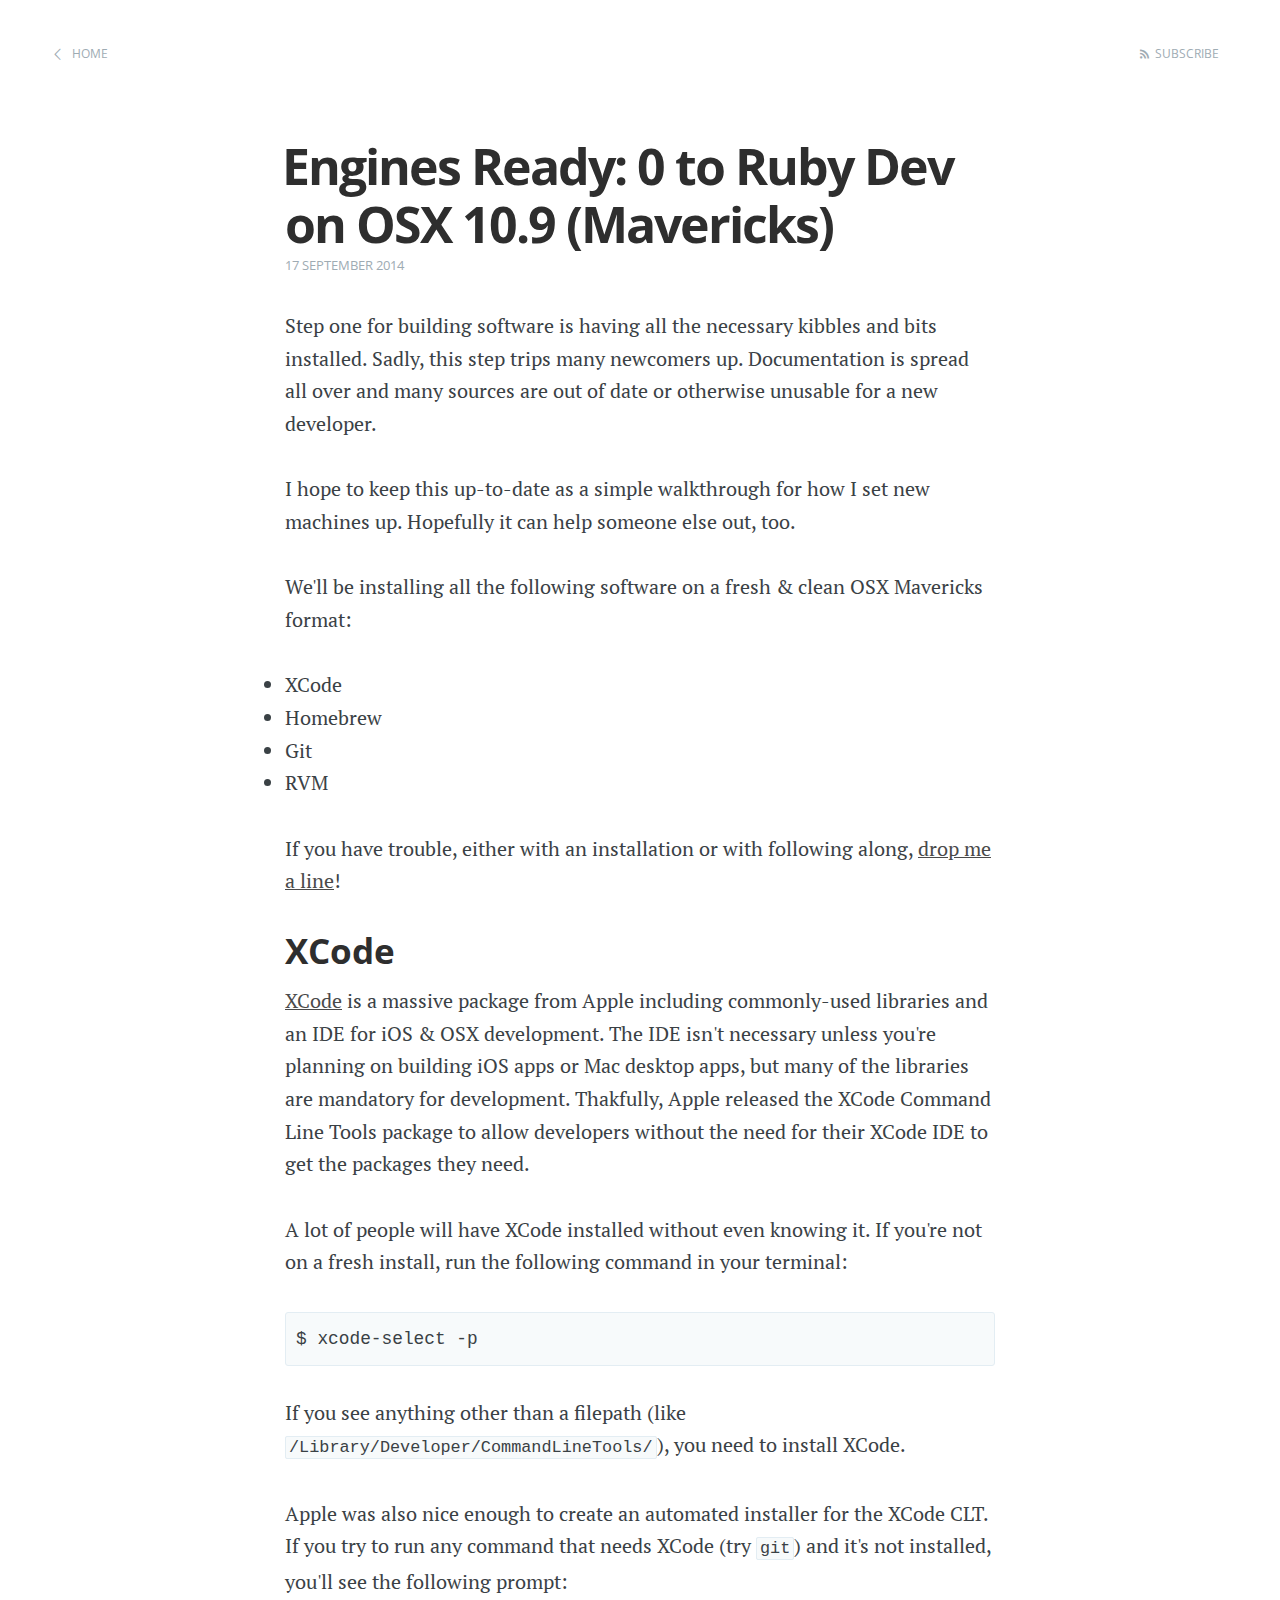
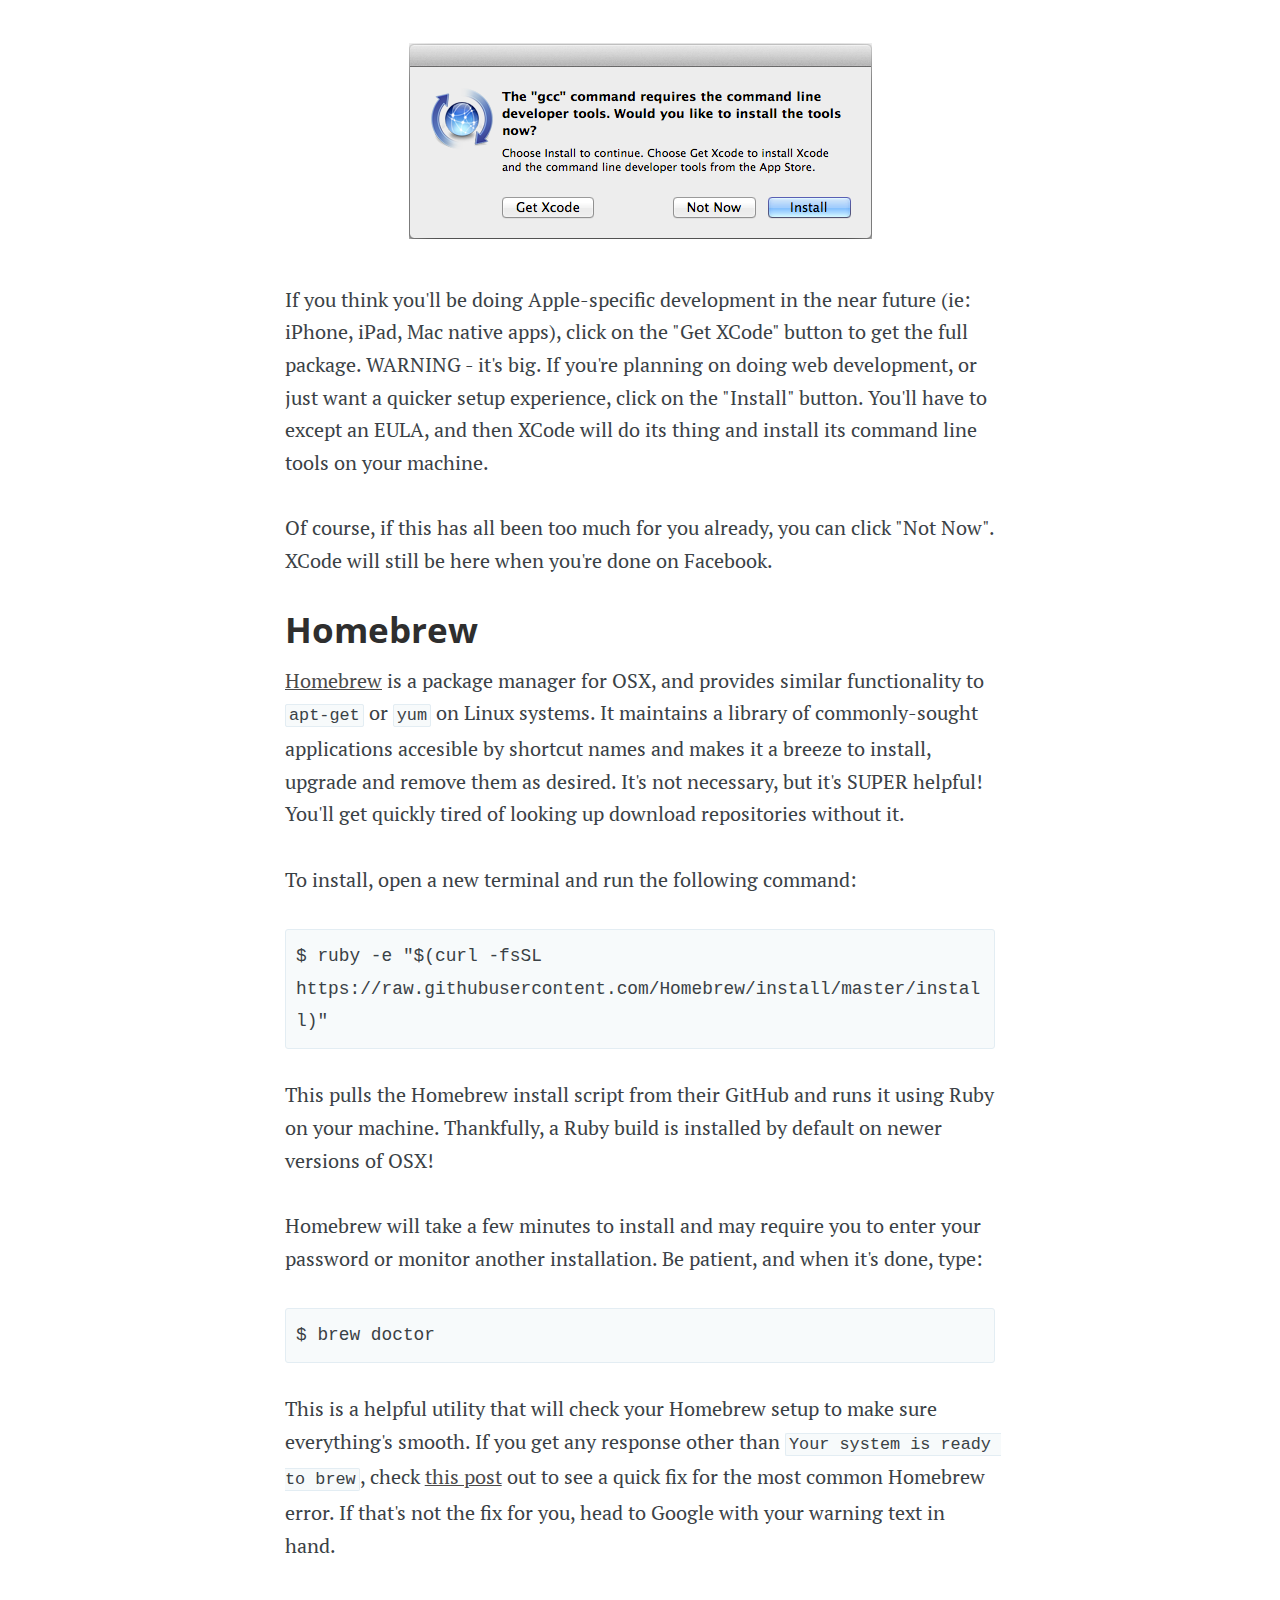
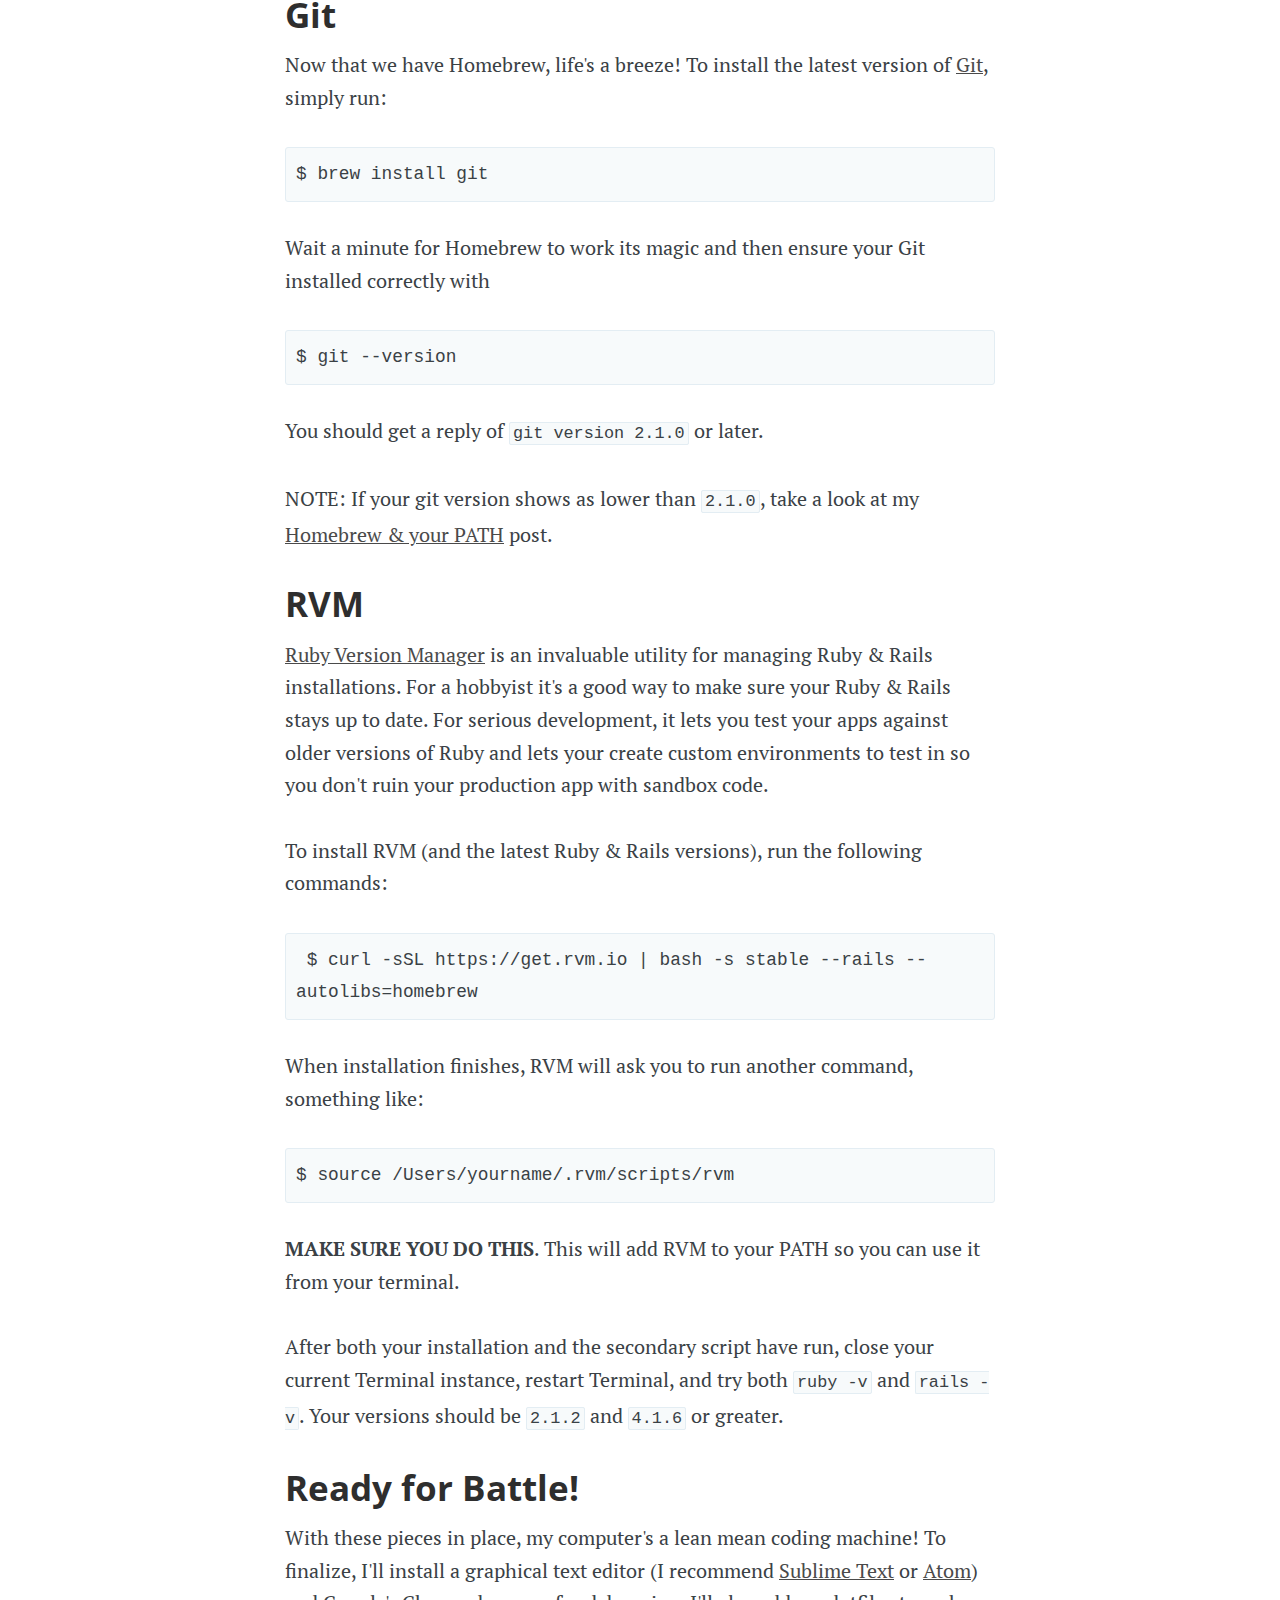
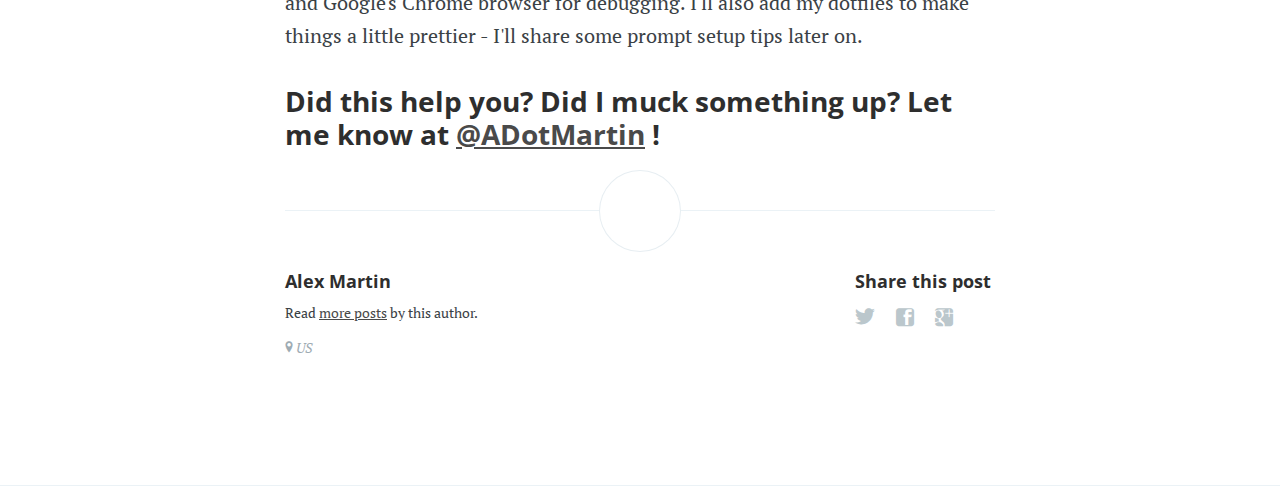
==== engines-ready-0-to-dev-on-osx-10-9-mavericks/index.html @ e3eb6cd8 "New build (again - post merge-fix)" ====
<!DOCTYPE html>
<html>
<head>
    <meta charset="utf-8" />
    <meta http-equiv="X-UA-Compatible" content="IE=edge" />

    <title>Engines Ready: 0 to Ruby Dev on OSX 10.9 (Mavericks)</title>
    <meta name="description" content="" />

    <meta name="HandheldFriendly" content="True" />
    <meta name="viewport" content="width=device-width, initial-scale=1.0" />

    <link rel="shortcut icon" href="../favicon.ico">

    <link rel="stylesheet" type="text/css" href="../assets/css/screen.css?v=e8efd7df87" />
    <link rel="stylesheet" type="text/css" href="http://fonts.googleapis.com/css?family=PT+Serif:400,700,400italic|Open+Sans:700,400" />

    <meta name="generator" content="Ghost 0.5" />
<link rel="alternate" type="application/rss+xml" title="Constant Growth" href="../rss/index.html">
<link rel="canonical" href="http://blog.atmartin.io/engines-ready-0-to-dev-on-osx-10-9-mavericks/" />
</head>
<body class="post-template">

    

<nav class="main-nav clearfix">
    <a class="back-button icon-arrow-left" href="http://blog.atmartin.io">Home</a>
    <a class="subscribe-button icon-feed" href="http://blog.atmartin.io/rss/">Subscribe</a>
</nav>

<main class="content" role="main">

    <article class="post">

        <header class="post-header">
            <h1 class="post-title">Engines Ready: 0 to Ruby Dev on OSX 10.9 (Mavericks)</h1>
            <section class="post-meta">
                <time class="post-date" datetime="2014-09-17">17 September 2014</time> 
            </section>
        </header>

        <section class="post-content">
            <p>Step one for building software is having all the necessary kibbles and bits installed. Sadly, this step trips many newcomers up. Documentation is spread all over and many sources are out of date or otherwise unusable for a new developer. </p>

<p>I hope to keep this up-to-date as a simple walkthrough for how I set new machines up. Hopefully it can help someone else out, too.</p>

<p>We'll be installing all the following software on a fresh &amp; clean OSX Mavericks format:</p>

<ul>
<li>XCode</li>
<li>Homebrew</li>
<li>Git</li>
<li>RVM</li>
</ul>

<p>If you have trouble, either with an installation or with following along, <a href="http://twitter.com/ADotMartin">drop me a line</a>!</p>

<h3 id="xcode">XCode</h3>

<p><a href="https://developer.apple.com/xcode/">XCode</a> is a massive package from Apple including commonly-used libraries and an IDE for iOS &amp; OSX development. The IDE isn't necessary unless you're planning on building iOS apps or Mac desktop apps, but many of the libraries are mandatory for development. Thakfully, Apple released the XCode Command Line Tools package to allow developers without the need for their XCode IDE to get the packages they need. </p>

<p>A lot of people will have XCode installed without even knowing it. If you're not on a fresh install, run the following command in your terminal:</p>

<pre><code>$ xcode-select -p
</code></pre>

<p>If you see anything other than a filepath (like <code>/Library/Developer/CommandLineTools/</code>), you need to install XCode. </p>

<p>Apple was also nice enough to create an automated installer for the XCode CLT. If you try to run any command that needs XCode (try <code>git</code>) and it's not installed, you'll see the following prompt:</p>

<p><img src="../content/images/2014/Sep/xcode-prompt-1.png" alt="XCode Prompt" /></p>

<p>If you think you'll be doing Apple-specific development in the near future (ie: iPhone, iPad, Mac native apps), click on the "Get XCode" button to get the full package. WARNING - it's big. If you're planning on doing web development, or just want a quicker setup experience, click on the "Install" button. You'll have to except an EULA, and then XCode will do its thing and install its command line tools on your machine.</p>

<p>Of course, if this has all been too much for you already, you can click "Not Now". XCode will still be here when you're done on Facebook.</p>

<h3 id="homebrew">Homebrew</h3>

<p><a href="http://brew.sh">Homebrew</a> is a package manager for OSX, and provides similar functionality to <code>apt-get</code> or <code>yum</code> on Linux systems. It maintains a library of commonly-sought applications accesible by shortcut names and makes it a breeze to install, upgrade and remove them as desired. It's not necessary, but it's SUPER helpful! You'll get quickly tired of looking up download repositories without it.</p>

<p>To install, open a new terminal and run the following command:</p>

<pre><code>$ ruby -e "$(curl -fsSL https://raw.githubusercontent.com/Homebrew/install/master/install)"
</code></pre>

<p>This pulls the Homebrew install script from their GitHub and runs it using Ruby on your machine. Thankfully, a Ruby build is installed by default on newer versions of OSX! </p>

<p>Homebrew will take a few minutes to install and may require you to enter your password or monitor another installation. Be patient, and when it's done, type:</p>

<pre><code>$ brew doctor
</code></pre>

<p>This is a helpful utility that will check your Homebrew setup to make sure everything's smooth. If you get any response other than <code>Your system is ready to brew</code>, check <a href="../homebrew-your-path.1">this post</a> out to see a quick fix for the most common Homebrew error. If that's not the fix for you, head to Google with your warning text in hand.</p>

<h3 id="git">Git</h3>

<p>Now that we have Homebrew, life's a breeze! To install the latest version of <a href="http://git-scm.com">Git</a>, simply run:</p>

<pre><code>$ brew install git
</code></pre>

<p>Wait a minute for Homebrew to work its magic and then ensure your Git installed correctly with</p>

<pre><code>$ git --version
</code></pre>

<p>You should get a reply of <code>git version 2.1.0</code> or later.</p>

<p>NOTE: If your git version shows as lower than <code>2.1.0</code>, take a look at my <a href="../homebrew-your-path.1">Homebrew &amp; your PATH</a> post.</p>

<h3 id="rvm">RVM</h3>

<p><a href="http://rvm.io">Ruby Version Manager</a> is an invaluable utility for managing Ruby &amp; Rails installations. For a hobbyist it's a good way to make sure your Ruby &amp; Rails stays up to date. For serious development, it lets you test your apps against older versions of Ruby and lets your create custom environments to test in so you don't ruin your production app with sandbox code.</p>

<p>To install RVM (and the latest Ruby &amp; Rails versions), run the following commands:</p>

<pre><code> $ curl -sSL https://get.rvm.io | bash -s stable --rails --autolibs=homebrew
</code></pre>

<p>When installation finishes, RVM will ask you to run another command, something like:</p>

<pre><code>$ source /Users/yourname/.rvm/scripts/rvm
</code></pre>

<p><strong>MAKE SURE YOU DO THIS</strong>. This will add RVM to your PATH so you can use it from your terminal. </p>

<p>After both your installation and the secondary script have run, close your current Terminal instance, restart Terminal, and try both <code>ruby -v</code> and <code>rails -v</code>. Your versions should be <code>2.1.2</code> and <code>4.1.6</code> or greater.</p>

<h3 id="readyforbattle">Ready for Battle!</h3>

<p>With these pieces in place, my computer's a lean mean coding machine! To finalize, I'll install a graphical text editor (I recommend <a href="http://www.sublimetext.com">Sublime Text</a> or <a href="https://atom.io">Atom</a>) and Google's Chrome browser for debugging. I'll also add my dotfiles to make things a little prettier - I'll share some prompt setup tips later on. </p>

<h4 id="didthishelpyoudidimucksomethingupletmeknowatadotmartinhttpstwittercomadotmartin">Did this help you? Did I muck something up? Let me know at <a href="https://twitter.com/ADotMartin">@ADotMartin</a> !</h4>
        </section>

        <footer class="post-footer">


            <figure class="author-image">
                <a class="img" href="../author/alex-martin/index.html" style="background-image: url(http://www.gravatar.com/avatar/069ec845bb230e1f3da804446fd52806?d=404&amp;s=250)"><span class="hidden">Alex Martin's Picture</span></a>
            </figure>

            <section class="author">
                <h4><a href="../author/alex-martin/index.html">Alex Martin</a></h4>

                    <p>Read <a href="../author/alex-martin/index.html">more posts</a> by this author.</p>
                <div class="author-meta">
                    <span class="author-location icon-location">US</span>
                    
                </div>
            </section>


            <section class="share">
                <h4>Share this post</h4>
                <a class="icon-twitter" href="https://twitter.com/share?text=Engines%20Ready%3A%200%20to%20Ruby%20Dev%20on%20OSX%2010.9%20(Mavericks)&amp;url=http://blog.atmartin.io/engines-ready-0-to-dev-on-osx-10-9-mavericks/"
                    onclick="window.open(this.href, 'twitter-share', 'width=550,height=235');return false;">
                    <span class="hidden">Twitter</span>
                </a>
                <a class="icon-facebook" href="https://www.facebook.com/sharer/sharer.php?u=http://blog.atmartin.io/engines-ready-0-to-dev-on-osx-10-9-mavericks/"
                    onclick="window.open(this.href, 'facebook-share','width=580,height=296');return false;">
                    <span class="hidden">Facebook</span>
                </a>
                <a class="icon-google-plus" href="https://plus.google.com/share?url=http://blog.atmartin.io/engines-ready-0-to-dev-on-osx-10-9-mavericks/"
                   onclick="window.open(this.href, 'google-plus-share', 'width=490,height=530');return false;">
                    <span class="hidden">Google+</span>
                </a>
            </section>

        </footer>

    </article>

</main>


    <footer class="site-footer clearfix">
         <section class="copyright"><a href="http://blog.atmartin.io">Constant Growth</a> &copy; 2014</section>
         <section class="poweredby">Proudly published with <a href="https://ghost.org">Ghost</a></section>
    </footer>

    <script src="../public/jquery.min.js?v=e8efd7df87"></script>

    <script type="text/javascript" src="../assets/js/jquery.fitvids.js?v=e8efd7df87"></script>
    <script type="text/javascript" src="../assets/js/index.js?v=e8efd7df87"></script>

</body>
</html>
---- assets/css/screen.css ----
/* ==========================================================================
   Table of Contents
   ========================================================================== */

/*

    0.  Normalize
    1.  Icons
    2.  General
    3.  Utilities
    4.  General
    5.  Single Post
    6.  Tag Archive
    7.  Third Party Elements
    8.  Pagination
    9.  Footer
    10. Media Queries (Medium Desktop)
    11. Media Queries (Tablet)
    12. Media Queries (Mobile)
    13. Animations

*/

/* ==========================================================================
   0. Normalize.css v2.1.3 | MIT License | git.io/normalize | (minified)
   ========================================================================== */

article, aside, details,
figcaption, figure,
footer, header, hgroup,
main, nav, section,
summary { display: block; }
audio, canvas, video { display: inline-block; }
audio:not([controls]) { display: none; height: 0; }
[hidden], template { display: none; }
html {
   font-family: sans-serif;
   -ms-text-size-adjust: 100%;
   -webkit-text-size-adjust: 100%;
}
body { margin: 0; }
a { background: transparent; }
a:focus { outline: thin dotted; }
a:active, a:hover { outline: 0; }
h1 { font-size: 2em; margin: 0.67em 0; }
abbr[title] { border-bottom: 1px dotted; }
b, strong { font-weight: 700; }
dfn { font-style: italic; }
hr {
   -moz-box-sizing: content-box;
   box-sizing: content-box;
   height: 0;
}
mark { background: #FF0; color: #000; }
code, kbd, pre,
samp { font-family: monospace, serif; font-size: 1em; }
pre { white-space: pre-wrap; }
q { quotes: "\201C" "\201D" "\2018" "\2019"; }
small { font-size: 80%; }
sub, sup {
   font-size: 75%;
   line-height: 0;
   position: relative;
   vertical-align: baseline;
}
sup { top: -0.5em; }
sub { bottom: -0.25em; }
img { border: 0; }
svg:not(:root) { overflow: hidden; }
figure { margin: 0; }
fieldset {
   border: 1px solid #c0c0c0;
   margin: 0 2px;
   padding: 0.35em 0.625em 0.75em;
}
legend { border: 0; padding: 0; }
button, input, select,
textarea { font-family: inherit; font-size: 100%; margin: 0; }
button, input { line-height: normal; }
button, select { text-transform: none; }
button, html input[type="button"],
input[type="reset"], input[type="submit"] {
   -webkit-appearance: button;
   cursor: pointer;
}
button[disabled], html input[disabled] { cursor: default; }
input[type="checkbox"],
input[type="radio"] { box-sizing: border-box; padding: 0; }
input[type="search"] {
   -webkit-appearance: textfield;
   -moz-box-sizing: content-box;
   -webkit-box-sizing: content-box;
   box-sizing: content-box;
}
input[type="search"]::-webkit-search-cancel-button,
input[type="search"]::-webkit-search-decoration { -webkit-appearance: none; }
button::-moz-focus-inner,
input::-moz-focus-inner { border: 0; padding: 0; }
textarea { overflow: auto; vertical-align: top; }
table { border-collapse: collapse; border-spacing: 0; }


/* ==========================================================================
   1. Icons - Sets up the icon font and respective classes
   ========================================================================== */

/* Import the font file with the icons in it */
@font-face {
    font-family: "casper-icons";
    src:url("http://107.170.168.119/assets/fonts/casper-icons.eot");
    src:url("../fonts/casper-icons.eot") format("embedded-opentype"),
        url("../fonts/casper-icons.woff") format("woff"),
        url("../fonts/casper-icons.ttf") format("truetype"),
        url("../fonts/casper-icons.svg") format("svg");
    font-weight: normal;
    font-style: normal;
}

/* Apply these base styles to all icons */
[class^="icon-"]:before, [class*=" icon-"]:before {
    font-family: "casper-icons", "Open Sans", sans-serif;
    speak: none;
    font-style: normal;
    font-weight: normal;
    font-variant: normal;
    text-transform: none;
    line-height: 1;
    text-decoration: none !important;
    -webkit-font-smoothing: antialiased;
    -moz-osx-font-smoothing: grayscale;
}

/* Each icon is created by inserting the correct character into the
   content of the :before pseudo element. Like a boss. */
.icon-ghost:before {
    content: "\f600";
}
.icon-feed:before {
    content: "\f601";
}
.icon-twitter:before {
    content: "\f602";
    font-size: 1.1em;
}
.icon-google-plus:before {
    content: "\f603";
}
.icon-facebook:before {
    content: "\f604";
}
.icon-arrow-left:before {
    content: "\f605";
}
.icon-stats:before {
    content: "\f606";
}
.icon-location:before {
    content: "\f607";
    margin-left: -3px; /* Tracking fix */
}
.icon-link:before {
    content: "\f608";
}


/* ==========================================================================
   2. General - Setting up some base styles
   ========================================================================== */

html {
    height: 100%;
    max-height: 100%;
    font-size: 62.5%;
    -webkit-tap-highlight-color: rgba(0, 0, 0, 0);
}

body {
    -webkit-font-feature-settings: 'kern' 1;
    -moz-font-feature-settings: 'kern' 1;
    -ms-font-feature-settings: 'kern' 1;
    -o-font-feature-settings: 'kern' 1;
    font-feature-settings: 'kern' 1;
    height: 100%;
    max-height: 100%;
    font-family: "PT Serif", serif;
    font-size: 2.2rem;
    line-height: 1.7em;
    color: #3A4145;
}

::-moz-selection {
    background: #D6EDFF;
}

::selection {
    background: #D6EDFF;
}

h1, h2, h3,
h4, h5, h6 {
    -webkit-font-feature-settings: 'dlig' 1, 'liga' 1, 'lnum' 1, 'kern' 1;
    -moz-font-feature-settings: 'dlig' 1, 'liga' 1, 'lnum' 1, 'kern' 1;
    -ms-font-feature-settings: 'dlig' 1, 'liga' 1, 'lnum' 1, 'kern' 1;
    -o-font-feature-settings: 'dlig' 1, 'liga' 1, 'lnum' 1, 'kern' 1;
    font-feature-settings: 'dlig' 1, 'liga' 1, 'lnum' 1, 'kern' 1;
    color: #2E2E2E;
    line-height: 1.15em;
    margin: 0 0 0.3em 0;
    font-family: "Open Sans", sans-serif;
}

h1 {
    font-size: 5.6rem;
    letter-spacing: -2px;
    text-indent: -3px;
}

h2 {
    font-size: 4.4rem;
    letter-spacing: -1px;
}

h3 {
    font-size: 3.9rem;
}

h4 {
    font-size: 3.1rem;
}

h5 {
    font-size: 2.8rem;
}

h6 {
    font-size: 2.2rem;
}

a {
    color: #4A4A4A;
    transition: color ease 0.3s;
}

a:hover {
    color: #111;
}

p, ul, ol, dl {
    -webkit-font-feature-settings: 'liga' 1, 'onum' 1, 'kern' 1;
    -moz-font-feature-settings: 'liga' 1, 'onum' 1, 'kern' 1;
    -ms-font-feature-settings: 'liga' 1, 'onum' 1, 'kern' 1;
    -o-font-feature-settings: 'liga' 1, 'onum' 1, 'kern' 1;
    font-feature-settings: 'liga' 1, 'onum' 1, 'kern' 1;
    margin: 0 0 1.7em 0;
}

ol, ul {
    padding-left: 0;
}

ol ol, ul ul,
ul ol, ol ul {
    margin: 0 0 0.4em 0;
    padding-left: 2em;
}

dl dt {
    float: left;
    width: 180px;
    overflow: hidden;
    clear: left;
    text-align: right;
    text-overflow: ellipsis;
    white-space: nowrap;
    font-weight: 700;
    margin-bottom: 1em;
}

dl dd {
    margin-left: 200px;
    margin-bottom: 1em
}

hr {
    display: block;
    height: 1px;
    border: 0;
    border-top: #EFEFEF 1px solid;
    margin: 3.2em 0;
    padding: 0;
}

blockquote {
    -moz-box-sizing: border-box;
    box-sizing: border-box;
    margin: 1.7em 0 1.7em -2.2em;
    padding: 0 0 0 1.6em;
    border-left: #4A4A4A 0.4em solid;
}

blockquote p {
    margin: 0.8em 0;
    font-style: italic;
}

blockquote small {
    display: inline-block;
    margin: 0.8em 0 0.8em 1.5em;
    font-size: 0.9em;
    color: #CCC;
}

blockquote small:before { content: "\2014 \00A0"; }

blockquote cite {
    font-weight: 700;
}

blockquote cite a { font-weight: normal; }

mark {
    background-color: #FFC336;
}

code, tt {
    padding: 1px 3px;
    font-family: Inconsolata, monospace, sans-serif;
    font-size: 0.85em;
    white-space: pre-wrap;
    border: #E3EDF3 1px solid;
    background: #F7FAFB;
    border-radius: 2px;
}

pre {
    -moz-box-sizing: border-box;
    box-sizing: border-box;
    margin: 0 0 1.7em 0;
    border: #E3EDF3 1px solid;
    width: 100%;
    padding: 10px;
    font-family: Inconsolata, monospace, sans-serif;
    font-size: 0.9em;
    white-space: pre;
    overflow: auto;
    background: #F7FAFB;
    border-radius: 3px;
}

pre code, tt {
    font-size: inherit;
    white-space: -moz-pre-wrap;
    white-space: pre-wrap;
    background: transparent;
    border: none;
    padding: 0;
}

kbd {
    display: inline-block;
    margin-bottom: 0.4em;
    padding: 1px 8px;
    border: #CCC 1px solid;
    color: #666;
    text-shadow: #FFF 0 1px 0;
    font-size: 0.9em;
    font-weight: 700;
    background: #F4F4F4;
    border-radius: 4px;
    box-shadow:
        0 1px 0 rgba(0, 0, 0, 0.2),
        0 1px 0 0 #fff inset;
}

table {
    -moz-box-sizing: border-box;
    box-sizing: border-box;
    margin: 1.7em 0;
    width: 100%;
    max-width: 100%;
    background-color: transparent;
}

table th,
table td {
    padding: 8px;
    line-height: 20px;
    text-align: left;
    vertical-align: top;
    border-top: #EFEFEF 1px solid;
}

table th { color: #000; }

table caption + thead tr:first-child th,
table caption + thead tr:first-child td,
table colgroup + thead tr:first-child th,
table colgroup + thead tr:first-child td,
table thead:first-child tr:first-child th,
table thead:first-child tr:first-child td {
    border-top: 0;
}

table tbody + tbody { border-top: #EFEFEF 2px solid; }

table table table { background-color: #FFF; }

table tbody > tr:nth-child(odd) > td,
table tbody > tr:nth-child(odd) > th {
    background-color: #F6F6F6;
}

table.plain tbody > tr:nth-child(odd) > td,
table.plain tbody > tr:nth-child(odd) > th {
   background: transparent;
}

iframe, .fluid-width-video-wrapper {
    display: block;
    margin: 1.6em 0;
}

/* When a video is inside the fitvids wrapper, drop the
margin on the iframe, cause it breaks stuff. */
.fluid-width-video-wrapper iframe {
    margin: 0;
}


/* ==========================================================================
   3. Utilities - These things get used a lot
   ========================================================================== */

/* Clears shit */
.clearfix:before,
.clearfix:after {
    content: " ";
    display: table;
}
.clearfix:after { clear: both; }
.clearfix { *zoom: 1; }

/* Hides shit */
.hidden {
    text-indent: -9999px;
    visibility: hidden;
    display: none;
}

/* Creates a responsive wrapper that makes our content scale nicely */
.inner {
    position: relative;
    width: 80%;
    max-width: 780px;
    margin: 0 auto;
}

/* Centres vertically yo. (IE8+) */
.vertical {
    display: table-cell;
    vertical-align: middle;
}


/* ==========================================================================
   4. General - The main styles for the the theme
   ========================================================================== */

/* Big cover image on the home page */
.main-header {
    position: relative;
    display: table;
    width: 100%;
    height: 100%;
    margin-bottom: 5rem;
    text-align: center;
    background: #222 no-repeat center center;
    background-size: cover;
    overflow: hidden;
}

.main-header .inner {
    width: 80%;
}

.main-nav {
    position: relative;
    padding: 35px 40px;
    margin: 0 0 30px 0;
}

.main-nav a {
    text-decoration: none;
    font-family: 'Open Sans', sans-serif;
}

/* Create a bouncing scroll-down arrow on homepage with cover image */
.scroll-down {
    display: block;
    position: absolute;
    z-index: 100;
    bottom: 45px;
    left: 50%;
    margin-left: -16px;
    width: 34px;
    height: 34px;
    font-size: 34px;
    text-align: center;
    text-decoration: none;
    color: rgba(255,255,255,0.7);
    transform: rotate(-90deg);
    -webkit-animation: bounce 4s 2s infinite;
    animation: bounce 4s 2s infinite;
}

/* Stop it bouncing and increase contrast when hovered */
.scroll-down:hover {
    color: #fff;
    -webkit-animation: none;
    animation: none;
}

/* Put a semi-opaque radial gradient behind the icon to make it more visible
   on photos which happen to have a light background. */
.home-template .main-header:after {
    display: block;
    content: " ";
    width: 150px;
    height: 130px;
    border-radius: 100%;
    position: absolute;
    bottom: 0;
    left: 50%;
    margin-left: -75px;
    background: -moz-radial-gradient(center, ellipse cover,  rgba(0,0,0,0.15) 0%, rgba(0,0,0,0) 70%, rgba(0,0,0,0) 100%);
    background: -webkit-gradient(radial, center center, 0px, center center, 100%, color-stop(0%,rgba(0,0,0,0.15)), color-stop(70%,rgba(0,0,0,0)), color-stop(100%,rgba(0,0,0,0)));
    background: -webkit-radial-gradient(center, ellipse cover,  rgba(0,0,0,0.15) 0%,rgba(0,0,0,0) 70%,rgba(0,0,0,0) 100%);
    background: radial-gradient(ellipse at center,  rgba(0,0,0,0.15) 0%,rgba(0,0,0,0) 70%,rgba(0,0,0,0) 100%);
}

/* Hide when there's no cover image or on page2+ */
.no-cover .scroll-down,
.no-cover.main-header:after,
.archive-template .scroll-down,
.archive-template .main-header:after {
    display: none
}

/* Appears in the top right corner of your home page */
.blog-logo {
    display: block;
    float: left;
    background: none !important;
    border: none !important;
}

.blog-logo img {
    -webkit-box-sizing: border-box;
    -moz-box-sizing: border-box;
    box-sizing: border-box;
    display: block;
    height: 38px;
    padding: 1px 0 5px 0;
    width: auto;
}

.back-button {
    -webkit-box-sizing: border-box;
    -moz-box-sizing: border-box;
    box-sizing: border-box;
    display: inline-block;
    float: left;
    height: 38px;
    padding: 0 15px 0 10px;
    border: transparent 1px solid;
    color: #9EABB3;
    text-align: center;
    font-size: 12px;
    text-transform: uppercase;
    line-height: 35px;
    border-radius: 3px;
    transition: all ease 0.3s;
}
.back-button:before {
    position: relative;
    bottom: -2px;
    font-size: 13px;
    line-height: 0;
    margin-right: 8px;
}

.subscribe-button {
    -webkit-box-sizing: border-box;
    -moz-box-sizing: border-box;
    box-sizing: border-box;
    display: inline-block;
    float: right;
    height: 38px;
    padding: 0 20px;
    border: transparent 1px solid;
    color: #9EABB3;
    text-align: center;
    font-size: 12px;
    text-transform: uppercase;
    line-height: 35px;
    white-space: nowrap;
    border-radius: 3px;
    transition: all ease 0.3s;
}
.subscribe-button:before {
    font-size: 9px;
    margin-right: 6px;
}

/* Special styles when overlaid on an image*/
.main-nav.overlay {
    position: absolute;
    top: 0;
    left: 0;
    right: 0;
    height: 70px;
    border: none;
    background: -moz-linear-gradient(top, rgba(0,0,0,0.2) 0%, rgba(0,0,0,0) 100%);
    background: -webkit-gradient(linear, left top, left bottom, color-stop(0%,rgba(0,0,0,0.2)), color-stop(100%,rgba(0,0,0,0)));
    background: -webkit-linear-gradient(top, rgba(0,0,0,0.2) 0%,rgba(0,0,0,0) 100%);
    background: linear-gradient(to bottom, rgba(0,0,0,0.2) 0%,rgba(0,0,0,0) 100%);
}
.no-cover .main-nav.overlay {
    background: none;
}

.main-nav.overlay a {
    color: #fff;
}

.main-nav.overlay .back-button,
.main-nav.overlay .subscribe-button {
    border-color: #fff;
}

.main-nav.overlay a:hover {
    color: #222;
    border-color: rgba(255,255,255,0.8);
    background: rgba(255,255,255,0.8);
    transition: all 0.1s ease;
}

/* Add a border to the buttons on hover */
.back-button:hover,
.subscribe-button:hover {
    border-color: #bfc8cd;
    color: #9EABB3;
}

/* The details of your blog. Defined in ghost/settings/ */
.page-title {
    margin: 10px 0 10px 0;
    font-size: 5.6rem;
    letter-spacing: -1px;
    font-weight: 700;
    font-family: "Open Sans", sans-serif;
    color: #fff;
}

.page-description {
    margin: 0;
    font-size: 2.2rem;
    line-height: 1.5em;
    font-weight: 400;
    font-family: "PT Serif", serif;
    letter-spacing: 0;
    color: rgba(255,255,255,0.8);
}

.no-cover.main-header {
    min-height: 160px;
    max-height: 40%;
    background: #f5f8fa;
}

.no-cover .page-title {
    color: rgba(0,0,0,0.8);
}

.no-cover .page-description {
    color: rgba(0,0,0,0.5);
}

.no-cover .main-nav.overlay .back-button,
.no-cover .main-nav.overlay .subscribe-button {
    color: rgba(0,0,0,0.4);
    border-color: rgba(0,0,0,0.3);
}

/* Add subtle load-in animation for content on the home page */
.home-template .page-title {
    -webkit-animation: fade-in-down 0.6s;
    animation: fade-in-down 0.6s;
    -webkit-animation-delay: 0.2s;
    animation-delay: 0.2s;
}
.home-template .page-description {
    -webkit-animation: fade-in-down 0.9s;
    animation: fade-in-down 0.9s;
    -webkit-animation-delay: 0.1s;
    animation-delay: 0.1s;
}

/* Every post, on every page, gets this style on its <article> tag */
.post {
    position: relative;
    width: 80%;
    max-width: 780px;
    margin: 4rem auto;
    padding-bottom: 4rem;
    border-bottom: #EBF2F6 1px solid;
    word-break: break-word;
    hyphens: auto;
}

/* Add a little circle in the middle of the border-bottom on our .post
   just for the lolz and stylepoints. */
.post:after {
    display: block;
    content: "";
    width: 7px;
    height: 7px;
    border: #E7EEF2 1px solid;
    position: absolute;
    bottom: -5px;
    left: 50%;
    margin-left: -5px;
    background: #FFF;
    -webkit-border-radius: 100%;
    -moz-border-radius: 100%;
    border-radius: 100%;
    box-shadow: #FFF 0 0 0 5px;
}

body:not(.post-template) .post-title {
    font-size: 4rem;
}

.post-title a {
    text-decoration: none;
}

.post-excerpt p {
    margin: 0;
}

.read-more {
    text-decoration: none;
}

.post-meta {
    display: block;
    margin: 2rem 0 0.6rem 0;
    font-family: "Open Sans", sans-serif;
    font-size: 1.5rem;
    line-height: 2.2rem;
    color: #9EABB3;
}

.author-thumb {
    width: 24px;
    height: 24px;
    float: left;
    margin-right: 9px;
    border-radius: 100%;
}

.post-meta a {
    color: #9EABB3;
    text-decoration: none;
}

.post-meta a:hover {
    text-decoration: underline;
}

.user-meta {
    position: relative;
    padding: 0.3rem 40px 0 100px;
    min-height: 77px;
}

.post-date {
    display: inline-block;
    margin-left: 8px;
    padding-left: 12px;
    border-left: #d5dbde 1px solid;
    text-transform: uppercase;
    font-size: 1.3rem;
    white-space: nowrap;
}

.user-image {
    position: absolute;
    top: 0;
    left: 0;
}

.user-name {
    display: block;
    font-weight: 700;
}

.user-bio {
    display: block;
    max-width: 440px;
    font-size: 1.4rem;
    line-height: 1.5em;
}

.publish-meta {
    position: absolute;
    top: 0;
    right: 0;
    padding: 4.3rem 0 4rem 0;
    text-align: right;
}

.publish-heading {
    display: block;
    font-weight: 700;
}

.publish-date {
    display: block;
    font-size: 1.4rem;
    line-height: 1.5em;
}


/* ==========================================================================
   5. Single Post - When you click on an individual post
   ========================================================================== */

.post-template .post-header {
   margin-bottom: 3.4rem;
}

.post-template .post-title {
    margin-bottom: 0;
}

.post-template .post-meta {
    margin: 0;
}

.post-template .post-date {
    padding: 0;
    margin: 0;
    border: none;
}

/* Stop .full-img from creating horizontal scroll - slight hack due to
   imperfections with browser width % calculations and rounding */
.post-template .content {
    overflow: hidden;
}

/* Tweak the .post wrapper style */
.post-template .post {
    margin-top: 0;
    border-bottom: none;
    padding-bottom: 0;
}

/* Kill that stylish little circle that was on the border, too */
.post-template .post:after {
    display: none;
}

/* Keep images centred and within the bounds of the post-width */
.post-content img {
    display: block;
    max-width: 100%;
    height: auto;
    margin: 0 auto;
    padding: 0.6em 0;
}

/* Break out larger images to be wider than the main text column
   the class is applied with jQuery */
.post-content .full-img {
    width: 126%;
    max-width: none;
    margin: 0 -13%;
}

/* The author credit area after the post */
.post-footer {
    position: relative;
    margin: 6rem 0 0 0;
    padding: 6rem 0 0 0;
    border-top: #EBF2F6 1px solid;
}

.post-footer h4 {
    font-size: 1.8rem;
    margin: 0;
}

.post-footer p {
    margin: 1rem 0;
    font-size: 1.4rem;
    line-height: 1.6em;
}

/* list of author links - location / url */
.author-meta {
    padding: 0;
    margin: 0;
    list-style: none;
    font-size: 1.4rem;
    line-height: 1;
    font-style: italic;
    color: #9EABB3;
}

.author-meta a {
    color: #9EABB3;
}
.author-meta a:hover {
    color: #111;
}

/* Create some space to the right for the share links */
.post-footer .author {
    margin-right: 180px;
}

.post-footer h4 a {
    color: #2e2e2e;
    text-decoration: none;
}

.post-footer h4 a:hover {
    text-decoration: underline;
}

/* Drop the share links in the space to the right.
   Doing it like this means it's easier for the author bio
   to be flexible at smaller screen sizes while the share
   links remain at a fixed width the whole time */
.post-footer .share {
    position: absolute;
    top: 6rem;
    right: 0;
    width: 140px;
}

.post-footer .share a {
    font-size: 1.8rem;
    display: inline-block;
    margin: 1rem 1.6rem 1.6rem 0;
    color: #BBC7CC;
    text-decoration: none;
}

.post-footer .share a:hover {
    color: #50585D;
}

/* The subscribe icon on the footer */
.subscribe {
    width: 28px;
    height: 28px;
    position: absolute;
    top: -14px;
    left: 50%;
    margin-left: -15px;
    border: #EBF2F6 1px solid;
    text-align: center;
    line-height: 2.4rem;
    border-radius: 50px;
    background: #FFF;
    transition: box-shadow 0.5s;
}

/* The RSS icon, inserted via icon font */
.subscribe:before {
    color: #D2DEE3;
    font-size: 10px;
    position: absolute;
    top: 2px;
    left: 9px;
    font-weight: 700;
    transition: color 0.5s ease;
}

/* Add a box shadow to on hover */
.subscribe:hover {
    box-shadow: rgba(0,0,0,0.05) 0 0 0 3px;
    transition: box-shadow 0.25s;
}

.subscribe:hover:before {
    color: #50585D;
}

/* CSS tooltip saying "Subscribe!" - initially hidden */
.tooltip {
    opacity: 0;
    display: block;
    width: 53px;
    padding: 4px 8px 5px 8px;
    position:absolute;
    top: -23px;
    left: -21px;
    color: rgba(255,255,255,0.9);
    font-size: 1.1rem;
    line-height: 1em;
    text-align: center;
    background: #50585D;
    border-radius: 20px;
    box-shadow: 0 1px 4px rgba(0,0,0,0.1);
    transition: opacity 0.3s ease, top 0.3s ease;
}

/* The little chiclet arrow under the tooltip, pointing down */
.tooltip:after {
    content: " ";
    border-width: 5px 5px 0 5px;
    border-style: solid;
    border-color: #50585D transparent;
    display: block;
    position: absolute;
    bottom: -4px;
    left: 50%;
    margin-left: -5px;
    z-index: 220;
    width: 0;
}

/* On hover, show the tooltip! */
.subscribe:hover .tooltip {
    opacity: 1;
    top: -33px;
}

/* ==========================================================================
   6. Author profile
   ========================================================================== */

.tag-head.main-header {
    height: 40%;
    min-height: 180px;
}

.author-head.main-header {
    height: 40%;
    min-height: 180px;
}

.no-cover.author-head.main-header {
    height: 10%;
    min-height: 100px;
    background: transparent;
}

.author-profile {
    padding: 0 15px 5rem 15px;
    border-bottom: #EBF2F6 1px solid;
    text-align: center;
}

/* Add a little circle in the middle of the border-bottom */
.author-profile:after {
    display: block;
    content: "";
    width: 7px;
    height: 7px;
    border: #E7EEF2 1px solid;
    position: absolute;
    bottom: -5px;
    left: 50%;
    margin-left: -5px;
    background: #FFF;
    -webkit-border-radius: 100%;
    -moz-border-radius: 100%;
    border-radius: 100%;
    box-shadow: #FFF 0 0 0 5px;
}

.author-image {
    -webkit-box-sizing: border-box;
    -moz-box-sizing: border-box;
    box-sizing: border-box;
    display: block;
    position: absolute;
    top: -40px;
    left: 50%;
    margin-left: -40px;
    width: 80px;
    height: 80px;
    border-radius: 100%;
    overflow: hidden;
    padding: 6px;
    background: #fff;
    z-index: 2;
    box-shadow: #E7EEF2 0 0 0 1px;
}

.author-image .img {
    position: relative;
    display: block;
    width: 100%;
    height: 100%;
    background-size: cover;
    background-position: center center;
    border-radius: 100%;
}

.author-profile .author-image {
    position: relative;
    left: auto;
    top: auto;
    width: 120px;
    height: 120px;
    padding: 3px;
    margin: -100px auto 0 auto;
    box-shadow: none;
}

.author-title {
    margin: 1.5rem 0 1rem;
}

.author-bio {
    font-size: 1.8rem;
    line-height: 1.5em;
    font-weight: 200;
    color: #50585D;
    letter-spacing: 0;
    text-indent: 0;
}

.author-meta {
    margin: 1.6rem 0;
}
/* Location, website, and link */
.author-profile .author-meta {
    margin: 2rem 0;
    font-family: "PT Serif", serif;
    font-size: 1.7rem;
}
.author-meta span {
    display: inline-block;
    margin: 0 2rem 1rem 0;
    word-wrap: break-word;
}
.author-meta a {
    text-decoration: none;
}

/* Turn off meta for page2+ to make room for extra
   pagination prev/next links */
.archive-template .author-profile .author-meta {
    display: none;
}

/* ==========================================================================
   7. Third Party Elements - Embeds from other services
   ========================================================================== */

/* Github */
.gist table {
    margin: 0;
    font-size: 1.4rem;
}
.gist .line-number {
    min-width: 25px;
    font-size: 1.1rem;
}


/* ==========================================================================
   8. Pagination - Tools to let you flick between pages
   ========================================================================== */

/* The main wrapper for our pagination links */
.pagination {
    position: relative;
    width: 80%;
    max-width: 780px;
    margin: 4rem auto;
    font-family: "Open Sans", sans-serif;
    font-size: 1.3rem;
    color: #9EABB3;
    text-align: center;
}

.pagination a {
    color: #9EABB3;
    transition: all 0.2s ease;
}

/* Push the previous/next links out to the left/right */
.older-posts,
.newer-posts {
    position: absolute;
    display: inline-block;
    padding: 0 15px;
    border: #bfc8cd 1px solid;
    text-decoration: none;
    border-radius: 4px;
    transition: border ease 0.3s;
}

.older-posts {
    right: 0;
}

.page-number {
    display: inline-block;
    padding: 2px 0;
    min-width: 100px;
}

.newer-posts {
    left: 0;
}

.older-posts:hover,
.newer-posts:hover {
    color: #889093;
    border-color: #98a0a4;
}

.extra-pagination {
    display: none;
    border-bottom: #EBF2F6 1px solid;
}
.extra-pagination:after {
    display: block;
    content: "";
    width: 7px;
    height: 7px;
    border: #E7EEF2 1px solid;
    position: absolute;
    bottom: -5px;
    left: 50%;
    margin-left: -5px;
    background: #FFF;
    -webkit-border-radius: 100%;
    -moz-border-radius: 100%;
    border-radius: 100%;
    box-shadow: #FFF 0 0 0 5px;
}
.extra-pagination .pagination {
    width: auto;
}

/* On page2+ make all the headers smaller */
.archive-template .main-header {
    max-height: 30%;
}

/* On page2+ show extra pagination controls at the top of post list */
.archive-template .extra-pagination {
    display: block;
}


/* ==========================================================================
   9. Footer - The bottom of every page
   ========================================================================== */

.site-footer {
    position: relative;
    margin: 8rem 0 0 0;
    padding: 0.5rem 15px;
    border-top: #EBF2F6 1px solid;
    font-family: "Open Sans", sans-serif;
    font-size: 1rem;
    line-height: 1.7em;
    color: #BBC7CC;
}

.site-footer a {
    color: #BBC7CC;
    text-decoration: none;
    font-weight: bold;
}

.site-footer a:hover {
    color: #50585D;
}

.poweredby {
    display: block;
    width: 45%;
    float: right;
    text-align: right;
}

.copyright {
    display: block;
    width: 45%;
    float: left;
}


/* ==========================================================================
   10. Media Queries - Smaller than 1600px
   ========================================================================== */

@media only screen and (max-width: 1600px) {

    .page-title {
        font-size: 5rem;
    }

    .page-description {
        font-size: 2rem;
        line-height: 1.5em;
    }

    .post {
        font-size: 0.9em;
        line-height: 1.65em;
    }

    p, ul, ol, dl {
        margin: 0 0 1.65em 0;
    }

    .post,
    .inner,
    .pagination {
        max-width: 710px;
    }

    h1, h2, h3,
    h4, h5, h6 {
        margin: 0 0 0.4em 0;
    }

    h1 {
        font-size: 5rem;
    }

    h2 {
        font-size: 4rem;
    }

    h3 {
        font-size: 3.5rem;
    }

    h4 {
        font-size: 2.8rem;
    }

    h5 {
        font-size: 2.5rem;
    }

    h6 {
        font-size: 2rem;
    }

    body:not(.post-template) .post-title {
        font-size: 3.6rem;
    }

}


/* ==========================================================================
   11. Media Queries - Smaller than 900px
   ========================================================================== */

@media only screen and (max-width: 900px) {

    .main-nav {
        padding: 15px;
    }

    blockquote {
        margin-left: 0;
    }

    .main-header {
        -webkit-box-sizing: border-box;
        -moz-box-sizing: border-box;
        box-sizing: border-box;
        height: auto;
        min-height: 240px;
        height: 60%;
        padding: 15% 0;
    }

    .scroll-down { display: none; }

    .archive-template .main-header {
        min-height: 180px;
        padding: 10% 0;
    }

    .blog-logo img {
        padding: 4px 0;
    }

    .page-title {
        font-size: 4rem;
        letter-spacing: -1px;
    }

    .page-description {
        font-size: 1.8rem;
        line-height: 1.5em;
    }

    .post {
        font-size: 0.8em
    }

    body:not(.post-template) .post-title {
        font-size: 3.2rem;
    }

    hr {
        margin: 2.4em 0;
    }

    ol, ul {
        padding-left: 2em;
    }

    h1 {
        font-size: 4.5rem;
        text-indent: -2px;
    }

    h2 {
        font-size: 3.6rem;
    }

    h3 {
        font-size: 3.1rem;
    }

    h4 {
        font-size: 2.5rem;
    }

    h5 {
        font-size: 2.2rem;
    }

    h6 {
        font-size: 1.8rem;
    }

    .author-profile {
        padding-bottom: 4rem;
    }

    .author-profile .author-bio {
        font-size: 1.6rem;
    }

    .author-meta span {
        display: block;
        margin: 1.5rem 0;
    }
    .author-profile .author-meta span {
        font-size: 1.6rem;
    }

    .tag-head.main-header,
    .author-head.main-header {
        height: 30%;
    }

    .no-cover.author-head.main-header {
        padding: 0;
    }

}


/* ==========================================================================
   12. Media Queries - Smaller than 500px
   ========================================================================== */

@media only screen and (max-width: 500px) {

    .main-header {
        margin-bottom: 0;
        height: 40%;
    }

    .no-cover.main-header {
        height: 30%;
    }

    .archive-template .main-header {
        max-height: 20%;
        min-height: 160px;
        padding: 10% 0;
    }

    .main-nav {
        padding: 0;
        margin-bottom: 2rem;
        border-bottom: #e0e4e7 1px solid;
    }

    .blog-logo {
        padding: 10px 10px;
    }

    .blog-logo img {
        height: 26px;
    }

    .back-button,
    .subscribe-button {
        height: 44px;
        line-height: 41px;
        border-radius: 0;
        color: #2e2e2e;
    }
    .back-button:hover,
    .subscribe-button:hover {
        border-color: #ebeef0;
        color: #2e2e2e;
        background: #ebeef0;
    }

    .back-button {
        padding: 0 15px 0 10px;
    }

    .subscribe-button {
        padding: 0 12px;
    }

    .main-nav.overlay a:hover {
        color: #fff;
        border-color: transparent;
        background: transparent;
    }

    .no-cover .main-nav.overlay {
        background: none;
    }
    .no-cover .main-nav.overlay .back-button,
    .no-cover .main-nav.overlay .subscribe-button {
        border: none;
    }

    .main-nav.overlay .back-button,
    .main-nav.overlay .subscribe-button {
        border-color: transparent;
    }

    .blog-logo img {
        max-height: 80px;
    }

    .inner,
    .pagination {
        width: auto;
        margin: 2rem auto;
    }

    .post {
        width: auto;
        margin-top: 2rem;
        margin-bottom: 2rem;
        margin-left: 16px;
        margin-right: 16px;
        padding-bottom: 2rem;
        line-height: 1.55em;
    }

    .post-date {
        display: none;
    }

    .post-template .post-header {
        margin-bottom: 2rem;
    }

    .post-template .post-date {
        display: inline-block;
    }

    hr {
        margin: 1.6em 0;
    }

    p, ul, ol, dl {
        font-size: 0.95em;
        margin: 0 0 2rem 0;
    }

    .page-title {
        font-size: 3rem;
    }

    .page-description {
        font-size: 1.6rem;
    }

    h1, h2, h3,
    h4, h5, h6 {
        margin: 0 0 0.3em 0;
    }

    h1 {
        font-size: 3rem;
        letter-spacing: -1px;
    }

    h2 {
        font-size: 2.6rem;
        letter-spacing: 0;
    }

    h3 {
        font-size: 2.4rem;
    }

    h4 {
        font-size: 2.1rem;
    }

    h5 {
        font-size: 1.9rem;
    }

    h6 {
        font-size: 1.7rem;
    }

    body:not(.post-template) .post-title {
        font-size: 2.6rem;
    }

    .post-template .post {
        padding-bottom: 0;
        margin-bottom: 0;
    }

    .post-template .site-footer {
        margin-top: 0;
    }

    .post-content img {
        padding: 0;
    }

    .post-content .full-img {
        width: auto;
        width: calc(100% + 32px); /* expand with to image + margins */
        margin: 0 -16px; /* get rid of margins */
        min-width: 0;
        max-width: 112%; /* fallback when calc doesn't work */
    }

    .post-meta {
        font-size: 1.3rem;
    }

    .post-footer {
        padding: 5rem 0 3rem 0;
        text-align: center;
    }

    .post-footer .author {
        margin: 0 0 2rem 0;
        padding: 0 0 1.6rem 0;
        border-bottom: #EBF2F6 1px dashed;
    }

    .post-footer .share {
        position: static;
        width: auto;
    }

    .post-footer .share a {
        margin: 1.4rem 0.8rem 0 0.8rem;
    }

    .author-meta li {
        float: none;
        margin: 0;
        line-height: 1.6em;
    }

    .author-meta li:before {
        display: none;
    }

    .older-posts,
    .newer-posts {
        position: static;
        margin: 10px 0;
    }

    .page-number {
        display: block;
    }

    .site-footer {
        margin-top: 3rem;
    }

    .author-profile {
        padding-bottom: 2rem;
    }

    .tag-head.main-header,
    .author-head.main-header {
        height: 20%;
    }

    .author-profile .author-image {
        margin-top: -70px;
    }

    .author-profile .author-meta span {
        font-size: 1.5rem;
    }

    .archive-template .main-header .page-description {
        display: none;
    }

}


/* ==========================================================================
   13. Animations
   ========================================================================== */

/* Used to fade in title/desc on the home page */
@-webkit-keyframes fade-in-down {
    0% {
        opacity: 0;
        -webkit-transform: translateY(-10px);
        transform: translateY(-10px);
    }
    100% {
        opacity: 1;
        -webkit-transform: translateY(0);
        transform: translateY(0);
    }
}
@keyframes fade-in-down {
    0% {
        opacity: 0;
        -webkit-transform: translateY(-10px);
        transform: translateY(-10px);
    }
    100% {
        opacity: 1;
        -webkit-transform: translateY(0);
        transform: translateY(0);
    }
}

/* Used to bounce .scroll-down on home page */
@-webkit-keyframes bounce {
    0%, 10%, 25%, 40%, 50% {
        -webkit-transform: translateY(0) rotate(-90deg);
                transform: translateY(0) rotate(-90deg);
    }
    20% {
        -webkit-transform: translateY(-10px) rotate(-90deg);
                transform: translateY(-10px) rotate(-90deg);
    }
    30% {
        -webkit-transform: translateY(-5px) rotate(-90deg);
                transform: translateY(-5px) rotate(-90deg);
    }
}
@keyframes bounce {
    0%, 20%, 50%, 80%, 100% {
        -webkit-transform: translateY(0) rotate(-90deg);
                transform: translateY(0) rotate(-90deg);
    }
    40% {
        -webkit-transform: translateY(-10px) rotate(-90deg);
                transform: translateY(-10px) rotate(-90deg);
    }
    60% {
        -webkit-transform: translateY(-5px) rotate(-90deg);
                transform: translateY(-5px) rotate(-90deg);
    }
}


/* ==========================================================================
   End of file. Animations should be the last thing here. Do not add stuff
   below this point, or it will probably fuck everything up.
   ========================================================================== */
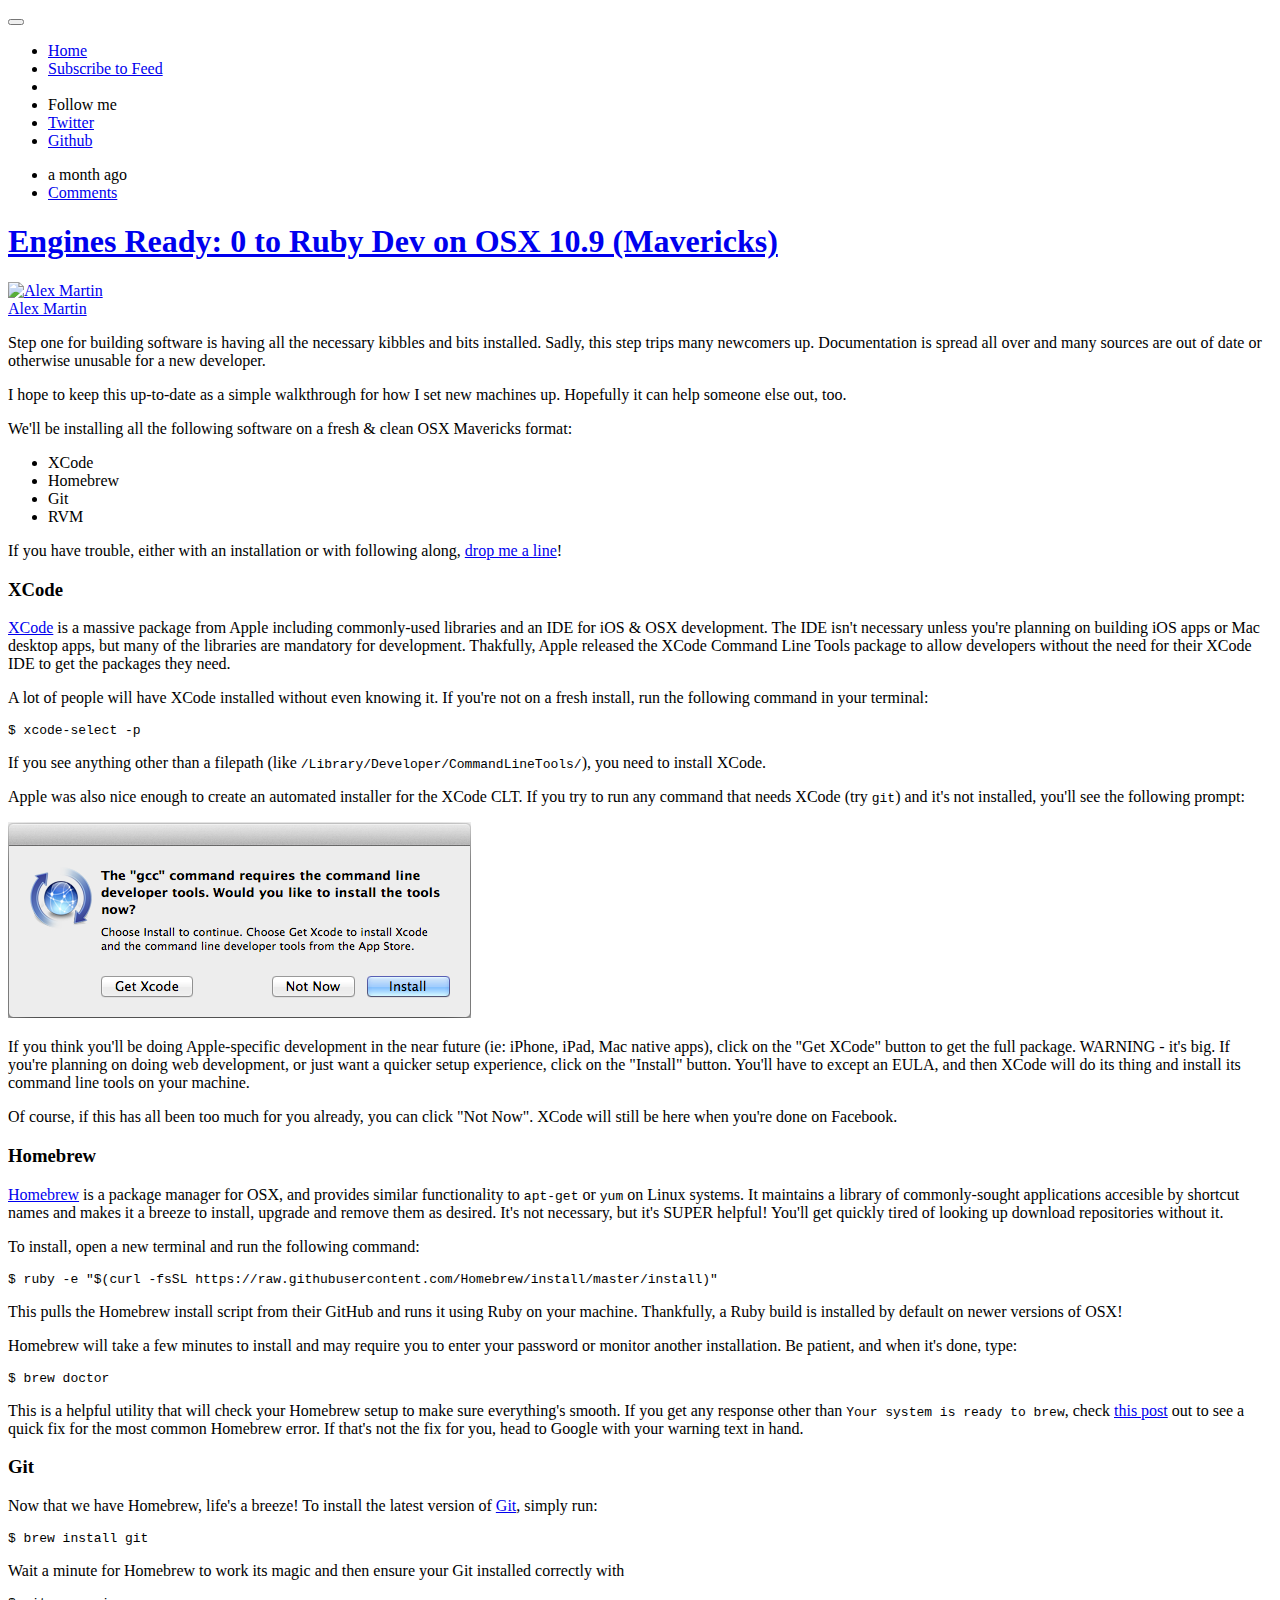
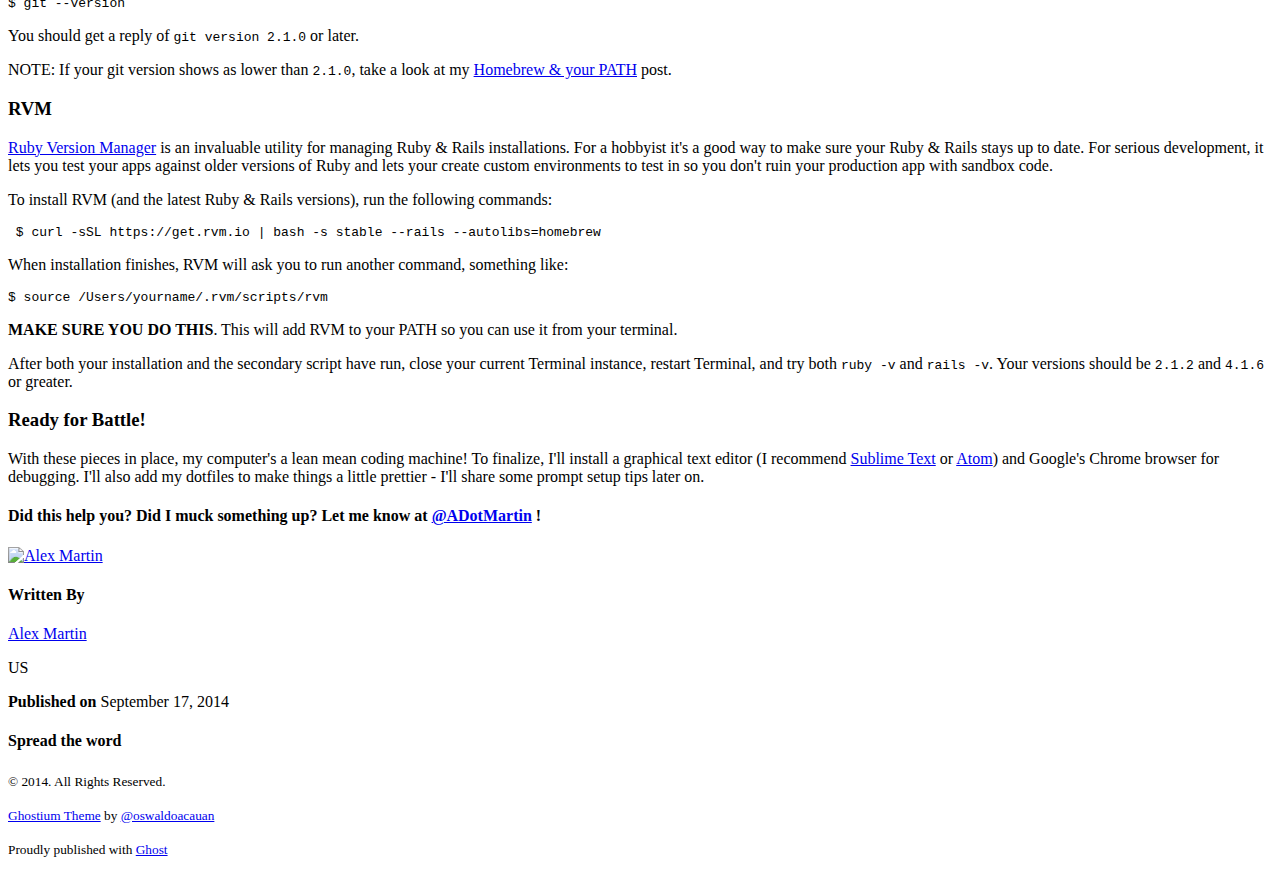
==== commit ffc003ff: "Add Ghostium theme." ====
--- a/engines-ready-0-to-dev-on-osx-10-9-mavericks/index.html
+++ b/engines-ready-0-to-dev-on-osx-10-9-mavericks/index.html
@@ -1,45 +1,149 @@
 <!DOCTYPE html>
-<html>
-<head>
-    <meta charset="utf-8" />
-    <meta http-equiv="X-UA-Compatible" content="IE=edge" />
+<html lang="en">
+  <head>
+    <meta charset="utf-8">
+    <meta http-equiv="Content-Type" content="text/html; charset=utf-8">
+    <meta http-equiv="X-UA-Compatible" content="IE=edge,chrome=1">
 
     <title>Engines Ready: 0 to Ruby Dev on OSX 10.9 (Mavericks)</title>
-    <meta name="description" content="" />
-
-    <meta name="HandheldFriendly" content="True" />
-    <meta name="viewport" content="width=device-width, initial-scale=1.0" />
-
-    <link rel="shortcut icon" href="../favicon.ico">
-
-    <link rel="stylesheet" type="text/css" href="../assets/css/screen.css?v=e8efd7df87" />
-    <link rel="stylesheet" type="text/css" href="http://fonts.googleapis.com/css?family=PT+Serif:400,700,400italic|Open+Sans:700,400" />
+
+    <meta name="HandheldFriendly" content="True">
+    <meta name="MobileOptimized" content="320">
+    <meta name="apple-mobile-web-app-capable" content="yes">
+    <meta name="apple-mobile-web-app-status-bar-style" content="black-translucent">
+    <meta name="viewport" content="width=device-width, initial-scale=1, maximum-scale=1">
+
+    <meta name="description" content="">
+
+    <meta name="twitter:card" content="summary">
+    <meta name="twitter:title" content="Engines Ready: 0 to Ruby Dev on OSX 10.9 (Mavericks)">
+    <meta name="twitter:description" content="">
+
+    <meta property="og:type" content="article">
+    <meta property="og:title" content="Engines Ready: 0 to Ruby Dev on OSX 10.9 (Mavericks)">
+    <meta property="og:description" content="">
+
+    <meta name="twitter:site" content="@yourblogtwitter">
+    
+    <meta name="twitter:creator" content="@yourtwitter">
+    
+    <meta name="google-site-verification" content="">
+    
+    <meta property="fb:admins" content="">
+
+    <link href="../favicon.ico" rel="shortcut icon" type="image/x-icon">
+    <link href="../apple-touch-icon-precomposed.png" rel="apple-touch-icon">
+
+    <link href="http://fonts.googleapis.com/" rel="dns-prefetch">
+    <link href="http://fonts.googleapis.com/css?family=Droid+Serif:400,700,400italic|Open+Sans:700,400&amp;subset=latin,latin-ext" rel="stylesheet">
+
+    <link rel="stylesheet" href="../assets/css/main.min.css?v=0f9061be0c"/>
+
+    <script type="text/javascript">
+      var ga_ua = 'UA-XXXXX-X';
+      
+      var disqus_shortname = 'example';
+      
+      var enable_pjax = true;
+
+      // Pace Options
+      // ==============
+      window.paceOptions = {
+        catchupTime: 100,
+        minTime: 100,
+        elements: false,
+        restartOnRequestAfter: 500,
+        startOnPageLoad: false
+      }
+
+      // Ghostium Globals
+      // ==============
+      window.GHOSTIUM = {};
+      GHOSTIUM.haveGA = typeof ga_ua !== 'undefined' && ga_ua !== 'UA-XXXXX-X';
+      GHOSTIUM.haveDisqus = typeof disqus_shortname !== 'undefined' && disqus_shortname !== 'example';
+      GHOSTIUM.enablePjax = typeof enable_pjax !== 'undefined' ? enable_pjax : true;
+    </script>
+
+    <script src="../assets/js/head-scripts.min.js?v=0f9061be0c"></script>
 
     <meta name="generator" content="Ghost 0.5" />
 <link rel="alternate" type="application/rss+xml" title="Constant Growth" href="../rss/index.html">
 <link rel="canonical" href="http://blog.atmartin.io/engines-ready-0-to-dev-on-osx-10-9-mavericks/" />
-</head>
-<body class="post-template">
-
-    
-
-<nav class="main-nav clearfix">
-    <a class="back-button icon-arrow-left" href="http://blog.atmartin.io">Home</a>
-    <a class="subscribe-button icon-feed" href="http://blog.atmartin.io/rss/">Subscribe</a>
-</nav>
-
-<main class="content" role="main">
-
-    <article class="post">
-
-        <header class="post-header">
-            <h1 class="post-title">Engines Ready: 0 to Ruby Dev on OSX 10.9 (Mavericks)</h1>
-            <section class="post-meta">
-                <time class="post-date" datetime="2014-09-17">17 September 2014</time> 
-            </section>
-        </header>
-
-        <section class="post-content">
+  </head>
+  <body class="post-template">
+
+    <button data-action="open-drawer" id="drawer-button" class="drawer-button"><i class="fa fa-bars"></i></button>
+    <nav tabindex="-1" class="drawer">
+      <div class="drawer-container">
+        <!--.drawer-search(role="search")-->
+        <ul role="navigation" class="drawer-list">
+          
+          <li class="drawer-list-item">
+            <a href="../index.html" data-pjax>
+              <i class="fa fa-home"></i>Home
+            </a>
+          </li>
+          <li class="drawer-list-item">
+            <a href="http://blog.atmartin.io/rss/">
+              <i class="fa fa-rss"></i>Subscribe to Feed
+            </a>
+          </li>
+          <li class="drawer-list-divider"></li>
+          <li class="drawer-list-item drawer-list-title">
+            Follow me
+          </li>
+          <li class="drawer-list-item">
+            <a href="http://twitter.com" target="_blank">
+              <i class="fa fa-twitter"></i>Twitter
+            </a>
+          </li>
+          <li class="drawer-list-item">
+            <a href="http://github.com" target="_blank">
+              <i class="fa fa-github"></i>Github
+            </a>
+          </li>
+        </ul>
+      </div>
+    </nav>
+
+    <div class="drawer-overlay"></div>
+    <main id="container" role="main" class="container">
+      <div class="surface">
+        <div class="surface-container">
+          <div data-pjax-container class="content">
+            
+<section class="wrapper wrapper-post">
+  <div class="wrapper-container">
+    <article itemscope itemtype="http://schema.org/BlogPosting" role="article" class="post post">
+        <section class="post-container">
+          <header class="post-header">
+            <ul class="post-meta-list">
+              <li class="post-meta-item">
+                <time datetime="2014-09-17" itemprop="datePublished">
+                  a month ago
+                </time>
+              </li>
+              <li class="post-meta-item">
+                <a href="index.html#disqus_thread" data-disqus-identifier="3">Comments</a>
+              </li>
+            </ul>
+            <h1 itemprop="name headline" class="post-title"><a href="index.html" itemprop="url" data-pjax title="Engines Ready: 0 to Ruby Dev on OSX 10.9 (Mavericks)">Engines Ready: 0 to Ruby Dev on OSX 10.9 (Mavericks)</a></h1>
+            <!--h2 itemprop="about" class="post-subtitle"></h2-->
+          </header>
+          <aside class="post-side">
+            <div class="post-author">
+                <a href="index.html" class="post-author-avatar">
+                  <img src="http://www.gravatar.com/avatar/069ec845bb230e1f3da804446fd52806?d=404&amp;s=250" alt="Alex Martin">
+                </a>
+              <div class="post-author-info">
+                <a href="index.html" class="post-author-name">
+                  Alex Martin
+                </a>
+                <p class="post-author-bio"></p>
+              </div>
+            </div>
+          </aside>
+          <div itemprop="articleBody" class="post-body">
             <p>Step one for building software is having all the necessary kibbles and bits installed. Sadly, this step trips many newcomers up. Documentation is spread all over and many sources are out of date or otherwise unusable for a new developer. </p>
 
 <p>I hope to keep this up-to-date as a simple walkthrough for how I set new machines up. Hopefully it can help someone else out, too.</p>
@@ -90,7 +194,7 @@
 <pre><code>$ brew doctor
 </code></pre>
 
-<p>This is a helpful utility that will check your Homebrew setup to make sure everything's smooth. If you get any response other than <code>Your system is ready to brew</code>, check <a href="../homebrew-your-path.1">this post</a> out to see a quick fix for the most common Homebrew error. If that's not the fix for you, head to Google with your warning text in hand.</p>
+<p>This is a helpful utility that will check your Homebrew setup to make sure everything's smooth. If you get any response other than <code>Your system is ready to brew</code>, check <a href="../homebrew-and-your-path/index.html">this post</a> out to see a quick fix for the most common Homebrew error. If that's not the fix for you, head to Google with your warning text in hand.</p>
 
 <h3 id="git">Git</h3>
 
@@ -106,7 +210,7 @@
 
 <p>You should get a reply of <code>git version 2.1.0</code> or later.</p>
 
-<p>NOTE: If your git version shows as lower than <code>2.1.0</code>, take a look at my <a href="../homebrew-your-path.1">Homebrew &amp; your PATH</a> post.</p>
+<p>NOTE: If your git version shows as lower than <code>2.1.0</code>, take a look at my <a href="../homebrew-and-your-path/index.html">Homebrew &amp; your PATH</a> post.</p>
 
 <h3 id="rvm">RVM</h3>
 
@@ -131,58 +235,91 @@
 <p>With these pieces in place, my computer's a lean mean coding machine! To finalize, I'll install a graphical text editor (I recommend <a href="http://www.sublimetext.com">Sublime Text</a> or <a href="https://atom.io">Atom</a>) and Google's Chrome browser for debugging. I'll also add my dotfiles to make things a little prettier - I'll share some prompt setup tips later on. </p>
 
 <h4 id="didthishelpyoudidimucksomethingupletmeknowatadotmartinhttpstwittercomadotmartin">Did this help you? Did I muck something up? Let me know at <a href="https://twitter.com/ADotMartin">@ADotMartin</a> !</h4>
+          </div>
+          <footer class="post-footer">
+            <div itemprop="author" itemscope itemtype="http://schema.org/Person" class="post-author">
+                <a href="index.html" class="post-author-avatar">
+                  <img itemprop="image" src="http://www.gravatar.com/avatar/069ec845bb230e1f3da804446fd52806?d=404&amp;s=250" alt="Alex Martin">
+                </a>
+              <div class="post-author-info">
+                <h4 class="post-footer-heading">Written By</h4>
+                <a href="index.html" itemprop="url" class="post-author-name">
+                  <span itemprop="name">Alex Martin</span>
+                </a>
+                <p itemprop="description" class="post-author-bio"></p>
+                  <p class="post-author-location">US</p>
+                <p class="post-info">
+                  <b class="post-info-title">Published on</b>
+                  <time class="post-date">September 17, 2014</time>
+                </p>
+              </div>
+            </div>
+            <div class="post-social">
+              <h4 class="post-footer-heading">Spread the word</h4>
+              <a href="index.html#" data-action="share-twitter"><i class="fa fa-fw fa-lg fa-twitter"></i></a>
+              <a href="index.html#" data-action="share-facebook"><i class="fa fa-fw fa-lg fa-facebook"></i></a>
+              <a href="index.html#" data-action="share-gplus"><i class="fa fa-fw fa-lg fa-google-plus"></i></a>
+            </div>
+          </footer>
         </section>
-
-        <footer class="post-footer">
-
-
-            <figure class="author-image">
-                <a class="img" href="../author/alex-martin/index.html" style="background-image: url(http://www.gravatar.com/avatar/069ec845bb230e1f3da804446fd52806?d=404&amp;s=250)"><span class="hidden">Alex Martin's Picture</span></a>
-            </figure>
-
-            <section class="author">
-                <h4><a href="../author/alex-martin/index.html">Alex Martin</a></h4>
-
-                    <p>Read <a href="../author/alex-martin/index.html">more posts</a> by this author.</p>
-                <div class="author-meta">
-                    <span class="author-location icon-location">US</span>
-                    
-                </div>
-            </section>
-
-
-            <section class="share">
-                <h4>Share this post</h4>
-                <a class="icon-twitter" href="https://twitter.com/share?text=Engines%20Ready%3A%200%20to%20Ruby%20Dev%20on%20OSX%2010.9%20(Mavericks)&amp;url=http://blog.atmartin.io/engines-ready-0-to-dev-on-osx-10-9-mavericks/"
-                    onclick="window.open(this.href, 'twitter-share', 'width=550,height=235');return false;">
-                    <span class="hidden">Twitter</span>
-                </a>
-                <a class="icon-facebook" href="https://www.facebook.com/sharer/sharer.php?u=http://blog.atmartin.io/engines-ready-0-to-dev-on-osx-10-9-mavericks/"
-                    onclick="window.open(this.href, 'facebook-share','width=580,height=296');return false;">
-                    <span class="hidden">Facebook</span>
-                </a>
-                <a class="icon-google-plus" href="https://plus.google.com/share?url=http://blog.atmartin.io/engines-ready-0-to-dev-on-osx-10-9-mavericks/"
-                   onclick="window.open(this.href, 'google-plus-share', 'width=490,height=530');return false;">
-                    <span class="hidden">Google+</span>
-                </a>
-            </section>
-
-        </footer>
-
+      <section itemprop="comment" class="post-comments">
+        <div id="disqus_thread"></div>
+      </section>
     </article>
 
-</main>
-
-
-    <footer class="site-footer clearfix">
-         <section class="copyright"><a href="http://blog.atmartin.io">Constant Growth</a> &copy; 2014</section>
-         <section class="poweredby">Proudly published with <a href="https://ghost.org">Ghost</a></section>
+    <footer role="contentinfo" class="footer">
+      <p><small>© 2014. All Rights Reserved.</small></p>
+      <p><small><a href="http://ghostium.oswaldoacauan.com/" target="_blank">Ghostium Theme</a> by <a href="http://twitter.com/oswaldoacauan" target="_blank">@oswaldoacauan</a></small></p>
+      <p><small>Proudly published with <a href="http://ghost.org" target="_blank">Ghost</a></small></p>
     </footer>
-
-    <script src="../public/jquery.min.js?v=e8efd7df87"></script>
-
-    <script type="text/javascript" src="../assets/js/jquery.fitvids.js?v=e8efd7df87"></script>
-    <script type="text/javascript" src="../assets/js/index.js?v=e8efd7df87"></script>
-
-</body>
+  </div>
+</section>
+
+<script type="text/javascript">
+  if(GHOSTIUM.haveDisqus) {
+    var disqus_identifier = '3';
+
+    if(typeof DISQUS !== 'object') {
+      (function () {
+      var s = document.createElement('script'); s.async = true;
+      s.type = 'text/javascript';
+      s.src = '//' + disqus_shortname + '.disqus.com/embed.js';
+      (document.getElementsByTagName('HEAD')[0] || document.getElementsByTagName('BODY')[0]).appendChild(s);
+      }());
+    }
+  } else {
+    document.querySelector('.post-comments').remove();
+  }
+</script>
+
+          </div>
+        </div>
+      </div>
+    </main>
+
+    <script src="../public/jquery.min.js?v=0f9061be0c"></script>
+
+    <script src="../assets/js/foot-scripts.min.js?v=0f9061be0c"></script>
+
+    <script type="text/javascript">
+
+      if(GHOSTIUM.haveGA) {
+        (function(g,h,o,s,t,z){g.GoogleAnalyticsObject=s;g[s]||(g[s]=
+        function(){(g[s].q=g[s].q||[]).push(arguments)});g[s].s=+new Date;
+        t=h.createElement(o);z=h.getElementsByTagName(o)[0];
+        t.src='//www.google-analytics.com/analytics.js';
+        z.parentNode.insertBefore(t,z)}(window,document,'script','ga'));
+        ga('create',ga_ua);ga('send','pageview');
+      }
+
+      if(GHOSTIUM.haveDisqus) {
+        (function () {
+        var s = document.createElement('script'); s.async = true;
+        s.type = 'text/javascript';
+        s.src = '//' + disqus_shortname + '.disqus.com/count.js';
+        (document.getElementsByTagName('HEAD')[0] || document.getElementsByTagName('BODY')[0]).appendChild(s);
+        }());
+      }
+    </script>
+  </body>
 </html>
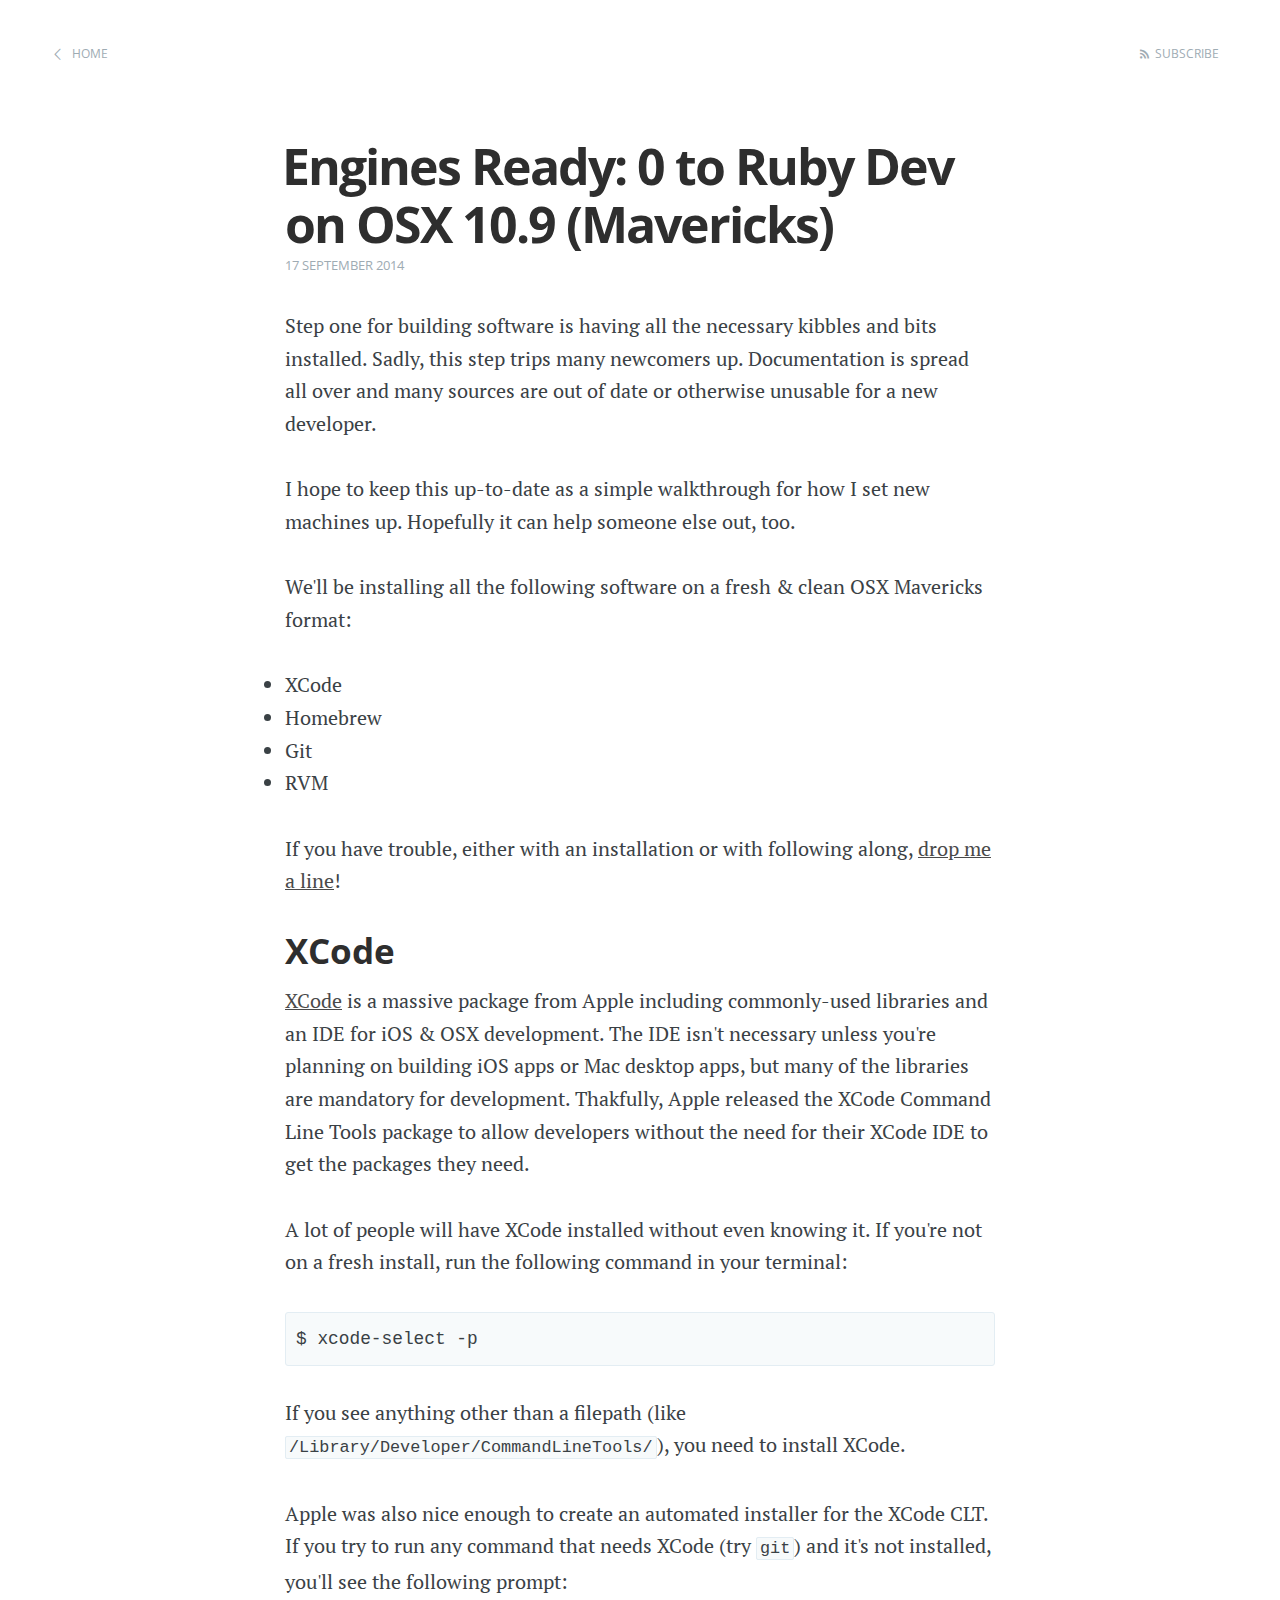
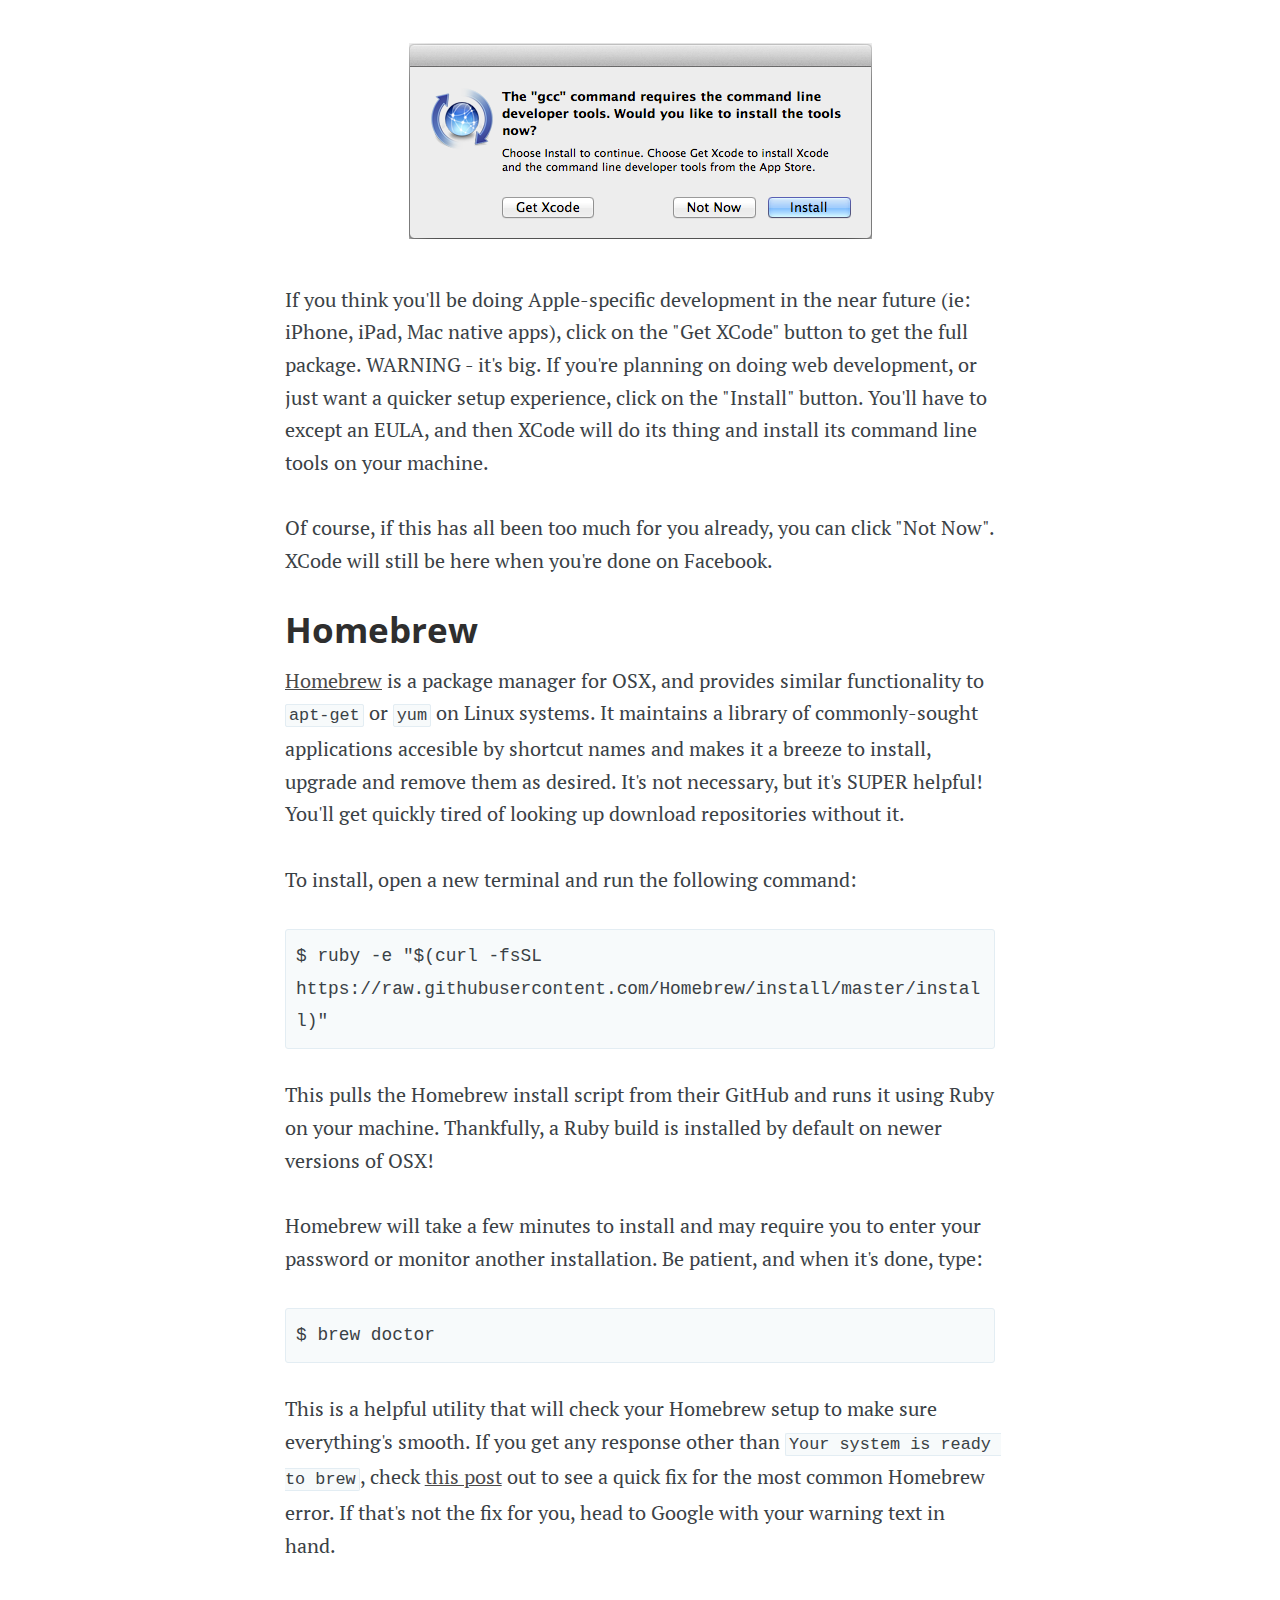
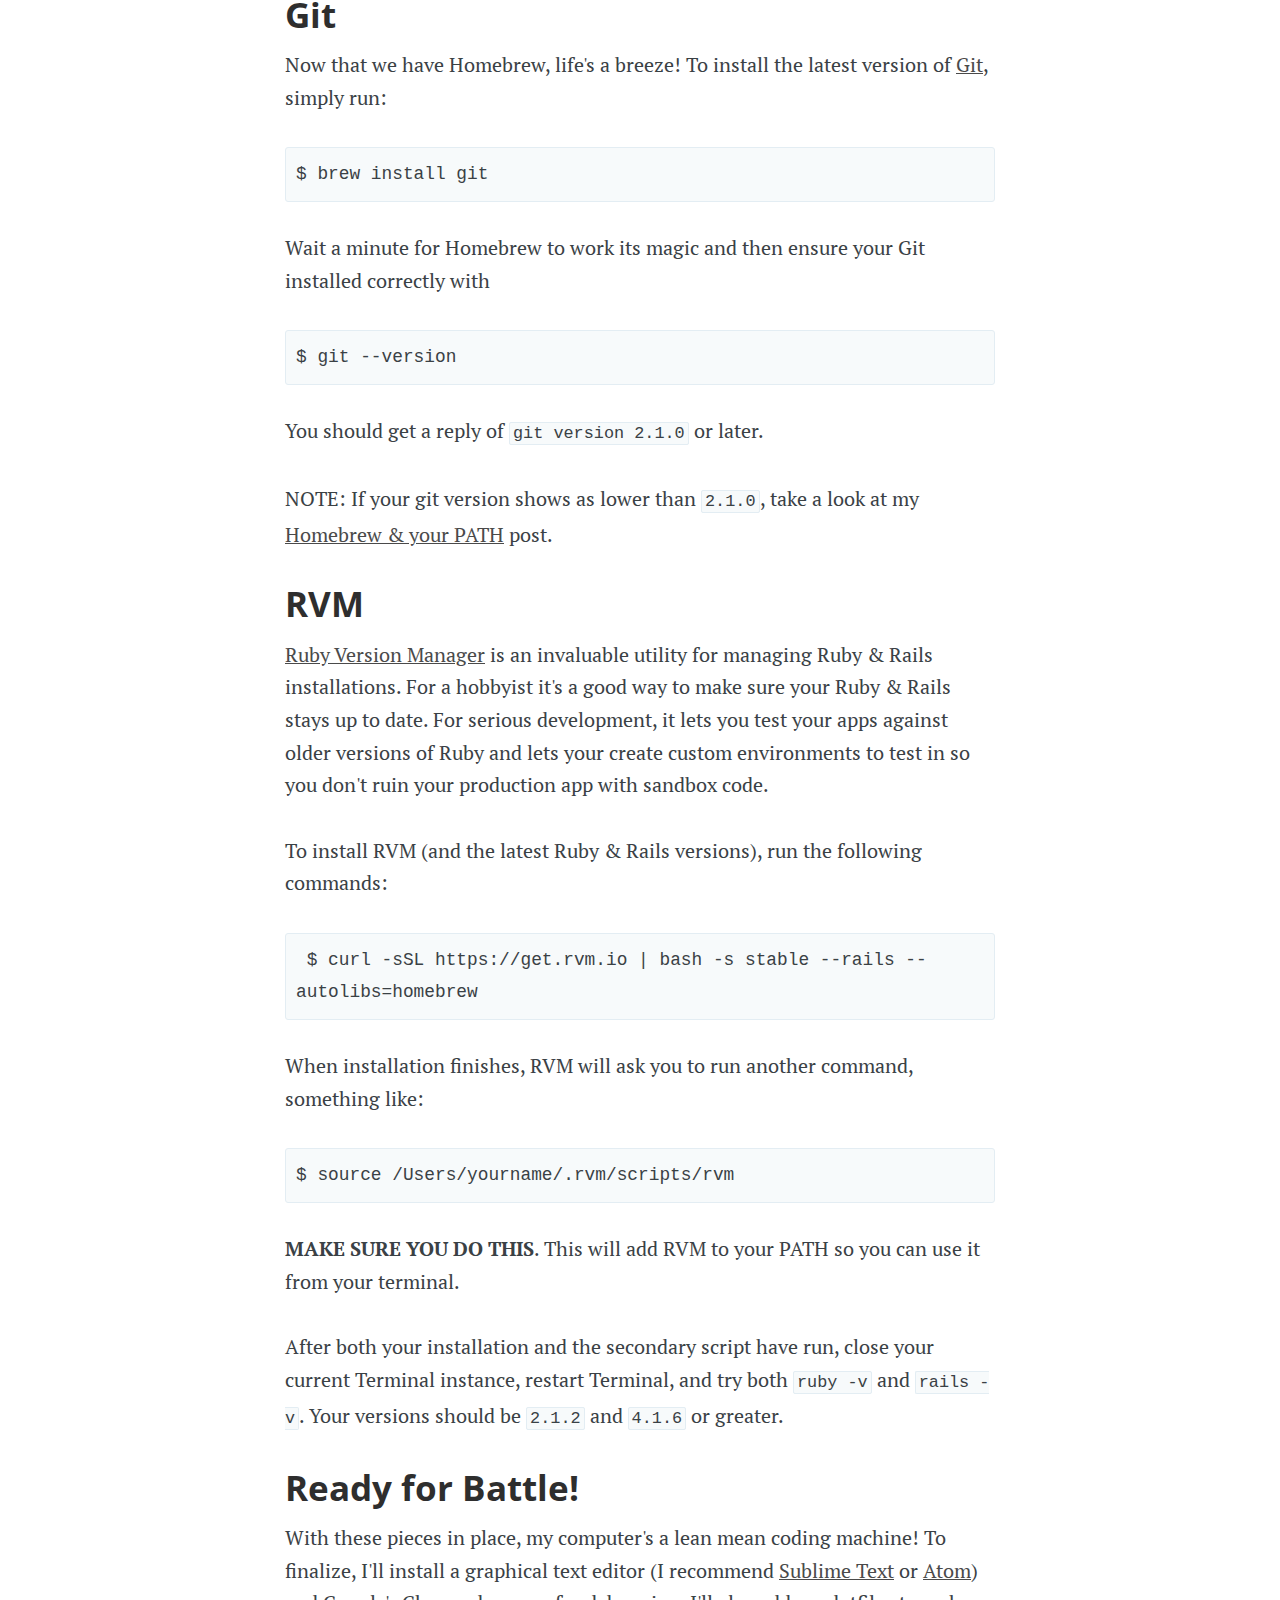
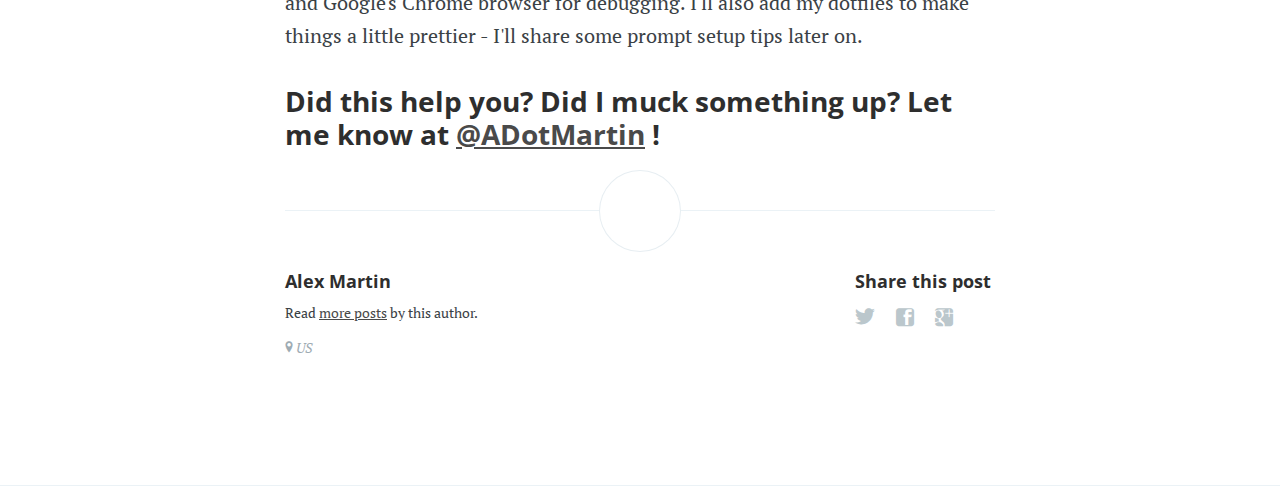
==== commit 42ad1839: "Auto-update by Node-Buster!" ====
--- a/engines-ready-0-to-dev-on-osx-10-9-mavericks/index.html
+++ b/engines-ready-0-to-dev-on-osx-10-9-mavericks/index.html
@@ -1,149 +1,45 @@
 <!DOCTYPE html>
-<html lang="en">
-  <head>
-    <meta charset="utf-8">
-    <meta http-equiv="Content-Type" content="text/html; charset=utf-8">
-    <meta http-equiv="X-UA-Compatible" content="IE=edge,chrome=1">
+<html>
+<head>
+    <meta charset="utf-8" />
+    <meta http-equiv="X-UA-Compatible" content="IE=edge" />
 
     <title>Engines Ready: 0 to Ruby Dev on OSX 10.9 (Mavericks)</title>
+    <meta name="description" content="" />
 
-    <meta name="HandheldFriendly" content="True">
-    <meta name="MobileOptimized" content="320">
-    <meta name="apple-mobile-web-app-capable" content="yes">
-    <meta name="apple-mobile-web-app-status-bar-style" content="black-translucent">
-    <meta name="viewport" content="width=device-width, initial-scale=1, maximum-scale=1">
+    <meta name="HandheldFriendly" content="True" />
+    <meta name="viewport" content="width=device-width, initial-scale=1.0" />
 
-    <meta name="description" content="">
+    <link rel="shortcut icon" href="../favicon.ico">
 
-    <meta name="twitter:card" content="summary">
-    <meta name="twitter:title" content="Engines Ready: 0 to Ruby Dev on OSX 10.9 (Mavericks)">
-    <meta name="twitter:description" content="">
-
-    <meta property="og:type" content="article">
-    <meta property="og:title" content="Engines Ready: 0 to Ruby Dev on OSX 10.9 (Mavericks)">
-    <meta property="og:description" content="">
-
-    <meta name="twitter:site" content="@yourblogtwitter">
-    
-    <meta name="twitter:creator" content="@yourtwitter">
-    
-    <meta name="google-site-verification" content="">
-    
-    <meta property="fb:admins" content="">
-
-    <link href="../favicon.ico" rel="shortcut icon" type="image/x-icon">
-    <link href="../apple-touch-icon-precomposed.png" rel="apple-touch-icon">
-
-    <link href="http://fonts.googleapis.com/" rel="dns-prefetch">
-    <link href="http://fonts.googleapis.com/css?family=Droid+Serif:400,700,400italic|Open+Sans:700,400&amp;subset=latin,latin-ext" rel="stylesheet">
-
-    <link rel="stylesheet" href="../assets/css/main.min.css?v=0f9061be0c"/>
-
-    <script type="text/javascript">
-      var ga_ua = 'UA-XXXXX-X';
-      
-      var disqus_shortname = 'example';
-      
-      var enable_pjax = true;
-
-      // Pace Options
-      // ==============
-      window.paceOptions = {
-        catchupTime: 100,
-        minTime: 100,
-        elements: false,
-        restartOnRequestAfter: 500,
-        startOnPageLoad: false
-      }
-
-      // Ghostium Globals
-      // ==============
-      window.GHOSTIUM = {};
-      GHOSTIUM.haveGA = typeof ga_ua !== 'undefined' && ga_ua !== 'UA-XXXXX-X';
-      GHOSTIUM.haveDisqus = typeof disqus_shortname !== 'undefined' && disqus_shortname !== 'example';
-      GHOSTIUM.enablePjax = typeof enable_pjax !== 'undefined' ? enable_pjax : true;
-    </script>
-
-    <script src="../assets/js/head-scripts.min.js?v=0f9061be0c"></script>
+    <link rel="stylesheet" type="text/css" href="../assets/css/screen.css?v=0f9061be0c" />
+    <link rel="stylesheet" type="text/css" href="http://fonts.googleapis.com/css?family=PT+Serif:400,700,400italic|Open+Sans:700,400" />
 
     <meta name="generator" content="Ghost 0.5" />
 <link rel="alternate" type="application/rss+xml" title="Constant Growth" href="../rss/index.html">
 <link rel="canonical" href="http://blog.atmartin.io/engines-ready-0-to-dev-on-osx-10-9-mavericks/" />
-  </head>
-  <body class="post-template">
+</head>
+<body class="post-template">
 
-    <button data-action="open-drawer" id="drawer-button" class="drawer-button"><i class="fa fa-bars"></i></button>
-    <nav tabindex="-1" class="drawer">
-      <div class="drawer-container">
-        <!--.drawer-search(role="search")-->
-        <ul role="navigation" class="drawer-list">
-          
-          <li class="drawer-list-item">
-            <a href="../index.html" data-pjax>
-              <i class="fa fa-home"></i>Home
-            </a>
-          </li>
-          <li class="drawer-list-item">
-            <a href="http://blog.atmartin.io/rss/">
-              <i class="fa fa-rss"></i>Subscribe to Feed
-            </a>
-          </li>
-          <li class="drawer-list-divider"></li>
-          <li class="drawer-list-item drawer-list-title">
-            Follow me
-          </li>
-          <li class="drawer-list-item">
-            <a href="http://twitter.com" target="_blank">
-              <i class="fa fa-twitter"></i>Twitter
-            </a>
-          </li>
-          <li class="drawer-list-item">
-            <a href="http://github.com" target="_blank">
-              <i class="fa fa-github"></i>Github
-            </a>
-          </li>
-        </ul>
-      </div>
-    </nav>
+    
 
-    <div class="drawer-overlay"></div>
-    <main id="container" role="main" class="container">
-      <div class="surface">
-        <div class="surface-container">
-          <div data-pjax-container class="content">
-            
-<section class="wrapper wrapper-post">
-  <div class="wrapper-container">
-    <article itemscope itemtype="http://schema.org/BlogPosting" role="article" class="post post">
-        <section class="post-container">
-          <header class="post-header">
-            <ul class="post-meta-list">
-              <li class="post-meta-item">
-                <time datetime="2014-09-17" itemprop="datePublished">
-                  a month ago
-                </time>
-              </li>
-              <li class="post-meta-item">
-                <a href="index.html#disqus_thread" data-disqus-identifier="3">Comments</a>
-              </li>
-            </ul>
-            <h1 itemprop="name headline" class="post-title"><a href="index.html" itemprop="url" data-pjax title="Engines Ready: 0 to Ruby Dev on OSX 10.9 (Mavericks)">Engines Ready: 0 to Ruby Dev on OSX 10.9 (Mavericks)</a></h1>
-            <!--h2 itemprop="about" class="post-subtitle"></h2-->
-          </header>
-          <aside class="post-side">
-            <div class="post-author">
-                <a href="index.html" class="post-author-avatar">
-                  <img src="http://www.gravatar.com/avatar/069ec845bb230e1f3da804446fd52806?d=404&amp;s=250" alt="Alex Martin">
-                </a>
-              <div class="post-author-info">
-                <a href="index.html" class="post-author-name">
-                  Alex Martin
-                </a>
-                <p class="post-author-bio"></p>
-              </div>
-            </div>
-          </aside>
-          <div itemprop="articleBody" class="post-body">
+<nav class="main-nav clearfix">
+    <a class="back-button icon-arrow-left" href="http://blog.atmartin.io">Home</a>
+    <a class="subscribe-button icon-feed" href="http://blog.atmartin.io/rss/">Subscribe</a>
+</nav>
+
+<main class="content" role="main">
+
+    <article class="post">
+
+        <header class="post-header">
+            <h1 class="post-title">Engines Ready: 0 to Ruby Dev on OSX 10.9 (Mavericks)</h1>
+            <section class="post-meta">
+                <time class="post-date" datetime="2014-09-17">17 September 2014</time> 
+            </section>
+        </header>
+
+        <section class="post-content">
             <p>Step one for building software is having all the necessary kibbles and bits installed. Sadly, this step trips many newcomers up. Documentation is spread all over and many sources are out of date or otherwise unusable for a new developer. </p>
 
 <p>I hope to keep this up-to-date as a simple walkthrough for how I set new machines up. Hopefully it can help someone else out, too.</p>
@@ -235,91 +131,58 @@
 <p>With these pieces in place, my computer's a lean mean coding machine! To finalize, I'll install a graphical text editor (I recommend <a href="http://www.sublimetext.com">Sublime Text</a> or <a href="https://atom.io">Atom</a>) and Google's Chrome browser for debugging. I'll also add my dotfiles to make things a little prettier - I'll share some prompt setup tips later on. </p>
 
 <h4 id="didthishelpyoudidimucksomethingupletmeknowatadotmartinhttpstwittercomadotmartin">Did this help you? Did I muck something up? Let me know at <a href="https://twitter.com/ADotMartin">@ADotMartin</a> !</h4>
-          </div>
-          <footer class="post-footer">
-            <div itemprop="author" itemscope itemtype="http://schema.org/Person" class="post-author">
-                <a href="index.html" class="post-author-avatar">
-                  <img itemprop="image" src="http://www.gravatar.com/avatar/069ec845bb230e1f3da804446fd52806?d=404&amp;s=250" alt="Alex Martin">
+        </section>
+
+        <footer class="post-footer">
+
+
+            <figure class="author-image">
+                <a class="img" href="../author/alex-martin/index.html" style="background-image: url(http://www.gravatar.com/avatar/069ec845bb230e1f3da804446fd52806?d=404&amp;s=250)"><span class="hidden">Alex Martin's Picture</span></a>
+            </figure>
+
+            <section class="author">
+                <h4><a href="../author/alex-martin/index.html">Alex Martin</a></h4>
+
+                    <p>Read <a href="../author/alex-martin/index.html">more posts</a> by this author.</p>
+                <div class="author-meta">
+                    <span class="author-location icon-location">US</span>
+                    
+                </div>
+            </section>
+
+
+            <section class="share">
+                <h4>Share this post</h4>
+                <a class="icon-twitter" href="https://twitter.com/share?text=Engines%20Ready%3A%200%20to%20Ruby%20Dev%20on%20OSX%2010.9%20(Mavericks)&amp;url=http://blog.atmartin.io/engines-ready-0-to-dev-on-osx-10-9-mavericks/"
+                    onclick="window.open(this.href, 'twitter-share', 'width=550,height=235');return false;">
+                    <span class="hidden">Twitter</span>
                 </a>
-              <div class="post-author-info">
-                <h4 class="post-footer-heading">Written By</h4>
-                <a href="index.html" itemprop="url" class="post-author-name">
-                  <span itemprop="name">Alex Martin</span>
+                <a class="icon-facebook" href="https://www.facebook.com/sharer/sharer.php?u=http://blog.atmartin.io/engines-ready-0-to-dev-on-osx-10-9-mavericks/"
+                    onclick="window.open(this.href, 'facebook-share','width=580,height=296');return false;">
+                    <span class="hidden">Facebook</span>
                 </a>
-                <p itemprop="description" class="post-author-bio"></p>
-                  <p class="post-author-location">US</p>
-                <p class="post-info">
-                  <b class="post-info-title">Published on</b>
-                  <time class="post-date">September 17, 2014</time>
-                </p>
-              </div>
-            </div>
-            <div class="post-social">
-              <h4 class="post-footer-heading">Spread the word</h4>
-              <a href="index.html#" data-action="share-twitter"><i class="fa fa-fw fa-lg fa-twitter"></i></a>
-              <a href="index.html#" data-action="share-facebook"><i class="fa fa-fw fa-lg fa-facebook"></i></a>
-              <a href="index.html#" data-action="share-gplus"><i class="fa fa-fw fa-lg fa-google-plus"></i></a>
-            </div>
-          </footer>
-        </section>
-      <section itemprop="comment" class="post-comments">
-        <div id="disqus_thread"></div>
-      </section>
+                <a class="icon-google-plus" href="https://plus.google.com/share?url=http://blog.atmartin.io/engines-ready-0-to-dev-on-osx-10-9-mavericks/"
+                   onclick="window.open(this.href, 'google-plus-share', 'width=490,height=530');return false;">
+                    <span class="hidden">Google+</span>
+                </a>
+            </section>
+
+        </footer>
+
     </article>
 
-    <footer role="contentinfo" class="footer">
-      <p><small>© 2014. All Rights Reserved.</small></p>
-      <p><small><a href="http://ghostium.oswaldoacauan.com/" target="_blank">Ghostium Theme</a> by <a href="http://twitter.com/oswaldoacauan" target="_blank">@oswaldoacauan</a></small></p>
-      <p><small>Proudly published with <a href="http://ghost.org" target="_blank">Ghost</a></small></p>
+</main>
+
+
+    <footer class="site-footer clearfix">
+         <section class="copyright"><a href="http://blog.atmartin.io">Constant Growth</a> &copy; 2014</section>
+         <section class="poweredby">Proudly published with <a href="https://ghost.org">Ghost</a></section>
     </footer>
-  </div>
-</section>
-
-<script type="text/javascript">
-  if(GHOSTIUM.haveDisqus) {
-    var disqus_identifier = '3';
-
-    if(typeof DISQUS !== 'object') {
-      (function () {
-      var s = document.createElement('script'); s.async = true;
-      s.type = 'text/javascript';
-      s.src = '//' + disqus_shortname + '.disqus.com/embed.js';
-      (document.getElementsByTagName('HEAD')[0] || document.getElementsByTagName('BODY')[0]).appendChild(s);
-      }());
-    }
-  } else {
-    document.querySelector('.post-comments').remove();
-  }
-</script>
-
-          </div>
-        </div>
-      </div>
-    </main>
 
     <script src="../public/jquery.min.js?v=0f9061be0c"></script>
 
-    <script src="../assets/js/foot-scripts.min.js?v=0f9061be0c"></script>
+    <script type="text/javascript" src="../assets/js/jquery.fitvids.js?v=0f9061be0c"></script>
+    <script type="text/javascript" src="../assets/js/index.js?v=0f9061be0c"></script>
 
-    <script type="text/javascript">
-
-      if(GHOSTIUM.haveGA) {
-        (function(g,h,o,s,t,z){g.GoogleAnalyticsObject=s;g[s]||(g[s]=
-        function(){(g[s].q=g[s].q||[]).push(arguments)});g[s].s=+new Date;
-        t=h.createElement(o);z=h.getElementsByTagName(o)[0];
-        t.src='//www.google-analytics.com/analytics.js';
-        z.parentNode.insertBefore(t,z)}(window,document,'script','ga'));
-        ga('create',ga_ua);ga('send','pageview');
-      }
-
-      if(GHOSTIUM.haveDisqus) {
-        (function () {
-        var s = document.createElement('script'); s.async = true;
-        s.type = 'text/javascript';
-        s.src = '//' + disqus_shortname + '.disqus.com/count.js';
-        (document.getElementsByTagName('HEAD')[0] || document.getElementsByTagName('BODY')[0]).appendChild(s);
-        }());
-      }
-    </script>
-  </body>
+</body>
 </html>
--- a/assets/css/screen.css
+++ b/assets/css/screen.css
@@ -0,0 +1,1804 @@
+/* ==========================================================================
+   Table of Contents
+   ========================================================================== */
+
+/*
+
+    0.  Normalize
+    1.  Icons
+    2.  General
+    3.  Utilities
+    4.  General
+    5.  Single Post
+    6.  Tag Archive
+    7.  Third Party Elements
+    8.  Pagination
+    9.  Footer
+    10. Media Queries (Medium Desktop)
+    11. Media Queries (Tablet)
+    12. Media Queries (Mobile)
+    13. Animations
+
+*/
+
+/* ==========================================================================
+   0. Normalize.css v2.1.3 | MIT License | git.io/normalize | (minified)
+   ========================================================================== */
+
+article, aside, details,
+figcaption, figure,
+footer, header, hgroup,
+main, nav, section,
+summary { display: block; }
+audio, canvas, video { display: inline-block; }
+audio:not([controls]) { display: none; height: 0; }
+[hidden], template { display: none; }
+html {
+   font-family: sans-serif;
+   -ms-text-size-adjust: 100%;
+   -webkit-text-size-adjust: 100%;
+}
+body { margin: 0; }
+a { background: transparent; }
+a:focus { outline: thin dotted; }
+a:active, a:hover { outline: 0; }
+h1 { font-size: 2em; margin: 0.67em 0; }
+abbr[title] { border-bottom: 1px dotted; }
+b, strong { font-weight: 700; }
+dfn { font-style: italic; }
+hr {
+   -moz-box-sizing: content-box;
+   box-sizing: content-box;
+   height: 0;
+}
+mark { background: #FF0; color: #000; }
+code, kbd, pre,
+samp { font-family: monospace, serif; font-size: 1em; }
+pre { white-space: pre-wrap; }
+q { quotes: "\201C" "\201D" "\2018" "\2019"; }
+small { font-size: 80%; }
+sub, sup {
+   font-size: 75%;
+   line-height: 0;
+   position: relative;
+   vertical-align: baseline;
+}
+sup { top: -0.5em; }
+sub { bottom: -0.25em; }
+img { border: 0; }
+svg:not(:root) { overflow: hidden; }
+figure { margin: 0; }
+fieldset {
+   border: 1px solid #c0c0c0;
+   margin: 0 2px;
+   padding: 0.35em 0.625em 0.75em;
+}
+legend { border: 0; padding: 0; }
+button, input, select,
+textarea { font-family: inherit; font-size: 100%; margin: 0; }
+button, input { line-height: normal; }
+button, select { text-transform: none; }
+button, html input[type="button"],
+input[type="reset"], input[type="submit"] {
+   -webkit-appearance: button;
+   cursor: pointer;
+}
+button[disabled], html input[disabled] { cursor: default; }
+input[type="checkbox"],
+input[type="radio"] { box-sizing: border-box; padding: 0; }
+input[type="search"] {
+   -webkit-appearance: textfield;
+   -moz-box-sizing: content-box;
+   -webkit-box-sizing: content-box;
+   box-sizing: content-box;
+}
+input[type="search"]::-webkit-search-cancel-button,
+input[type="search"]::-webkit-search-decoration { -webkit-appearance: none; }
+button::-moz-focus-inner,
+input::-moz-focus-inner { border: 0; padding: 0; }
+textarea { overflow: auto; vertical-align: top; }
+table { border-collapse: collapse; border-spacing: 0; }
+
+
+/* ==========================================================================
+   1. Icons - Sets up the icon font and respective classes
+   ========================================================================== */
+
+/* Import the font file with the icons in it */
+@font-face {
+    font-family: "casper-icons";
+    src:url("http://107.170.168.119/assets/fonts/casper-icons.eot");
+    src:url("../fonts/casper-icons.eot") format("embedded-opentype"),
+        url("../fonts/casper-icons.woff") format("woff"),
+        url("../fonts/casper-icons.ttf") format("truetype"),
+        url("../fonts/casper-icons.svg") format("svg");
+    font-weight: normal;
+    font-style: normal;
+}
+
+/* Apply these base styles to all icons */
+[class^="icon-"]:before, [class*=" icon-"]:before {
+    font-family: "casper-icons", "Open Sans", sans-serif;
+    speak: none;
+    font-style: normal;
+    font-weight: normal;
+    font-variant: normal;
+    text-transform: none;
+    line-height: 1;
+    text-decoration: none !important;
+    -webkit-font-smoothing: antialiased;
+    -moz-osx-font-smoothing: grayscale;
+}
+
+/* Each icon is created by inserting the correct character into the
+   content of the :before pseudo element. Like a boss. */
+.icon-ghost:before {
+    content: "\f600";
+}
+.icon-feed:before {
+    content: "\f601";
+}
+.icon-twitter:before {
+    content: "\f602";
+    font-size: 1.1em;
+}
+.icon-google-plus:before {
+    content: "\f603";
+}
+.icon-facebook:before {
+    content: "\f604";
+}
+.icon-arrow-left:before {
+    content: "\f605";
+}
+.icon-stats:before {
+    content: "\f606";
+}
+.icon-location:before {
+    content: "\f607";
+    margin-left: -3px; /* Tracking fix */
+}
+.icon-link:before {
+    content: "\f608";
+}
+
+
+/* ==========================================================================
+   2. General - Setting up some base styles
+   ========================================================================== */
+
+html {
+    height: 100%;
+    max-height: 100%;
+    font-size: 62.5%;
+    -webkit-tap-highlight-color: rgba(0, 0, 0, 0);
+}
+
+body {
+    -webkit-font-feature-settings: 'kern' 1;
+    -moz-font-feature-settings: 'kern' 1;
+    -ms-font-feature-settings: 'kern' 1;
+    -o-font-feature-settings: 'kern' 1;
+    font-feature-settings: 'kern' 1;
+    height: 100%;
+    max-height: 100%;
+    font-family: "PT Serif", serif;
+    font-size: 2.2rem;
+    line-height: 1.7em;
+    color: #3A4145;
+}
+
+::-moz-selection {
+    background: #D6EDFF;
+}
+
+::selection {
+    background: #D6EDFF;
+}
+
+h1, h2, h3,
+h4, h5, h6 {
+    -webkit-font-feature-settings: 'dlig' 1, 'liga' 1, 'lnum' 1, 'kern' 1;
+    -moz-font-feature-settings: 'dlig' 1, 'liga' 1, 'lnum' 1, 'kern' 1;
+    -ms-font-feature-settings: 'dlig' 1, 'liga' 1, 'lnum' 1, 'kern' 1;
+    -o-font-feature-settings: 'dlig' 1, 'liga' 1, 'lnum' 1, 'kern' 1;
+    font-feature-settings: 'dlig' 1, 'liga' 1, 'lnum' 1, 'kern' 1;
+    color: #2E2E2E;
+    line-height: 1.15em;
+    margin: 0 0 0.3em 0;
+    font-family: "Open Sans", sans-serif;
+}
+
+h1 {
+    font-size: 5.6rem;
+    letter-spacing: -2px;
+    text-indent: -3px;
+}
+
+h2 {
+    font-size: 4.4rem;
+    letter-spacing: -1px;
+}
+
+h3 {
+    font-size: 3.9rem;
+}
+
+h4 {
+    font-size: 3.1rem;
+}
+
+h5 {
+    font-size: 2.8rem;
+}
+
+h6 {
+    font-size: 2.2rem;
+}
+
+a {
+    color: #4A4A4A;
+    transition: color ease 0.3s;
+}
+
+a:hover {
+    color: #111;
+}
+
+p, ul, ol, dl {
+    -webkit-font-feature-settings: 'liga' 1, 'onum' 1, 'kern' 1;
+    -moz-font-feature-settings: 'liga' 1, 'onum' 1, 'kern' 1;
+    -ms-font-feature-settings: 'liga' 1, 'onum' 1, 'kern' 1;
+    -o-font-feature-settings: 'liga' 1, 'onum' 1, 'kern' 1;
+    font-feature-settings: 'liga' 1, 'onum' 1, 'kern' 1;
+    margin: 0 0 1.7em 0;
+}
+
+ol, ul {
+    padding-left: 0;
+}
+
+ol ol, ul ul,
+ul ol, ol ul {
+    margin: 0 0 0.4em 0;
+    padding-left: 2em;
+}
+
+dl dt {
+    float: left;
+    width: 180px;
+    overflow: hidden;
+    clear: left;
+    text-align: right;
+    text-overflow: ellipsis;
+    white-space: nowrap;
+    font-weight: 700;
+    margin-bottom: 1em;
+}
+
+dl dd {
+    margin-left: 200px;
+    margin-bottom: 1em
+}
+
+hr {
+    display: block;
+    height: 1px;
+    border: 0;
+    border-top: #EFEFEF 1px solid;
+    margin: 3.2em 0;
+    padding: 0;
+}
+
+blockquote {
+    -moz-box-sizing: border-box;
+    box-sizing: border-box;
+    margin: 1.7em 0 1.7em -2.2em;
+    padding: 0 0 0 1.6em;
+    border-left: #4A4A4A 0.4em solid;
+}
+
+blockquote p {
+    margin: 0.8em 0;
+    font-style: italic;
+}
+
+blockquote small {
+    display: inline-block;
+    margin: 0.8em 0 0.8em 1.5em;
+    font-size: 0.9em;
+    color: #CCC;
+}
+
+blockquote small:before { content: "\2014 \00A0"; }
+
+blockquote cite {
+    font-weight: 700;
+}
+
+blockquote cite a { font-weight: normal; }
+
+mark {
+    background-color: #FFC336;
+}
+
+code, tt {
+    padding: 1px 3px;
+    font-family: Inconsolata, monospace, sans-serif;
+    font-size: 0.85em;
+    white-space: pre-wrap;
+    border: #E3EDF3 1px solid;
+    background: #F7FAFB;
+    border-radius: 2px;
+}
+
+pre {
+    -moz-box-sizing: border-box;
+    box-sizing: border-box;
+    margin: 0 0 1.7em 0;
+    border: #E3EDF3 1px solid;
+    width: 100%;
+    padding: 10px;
+    font-family: Inconsolata, monospace, sans-serif;
+    font-size: 0.9em;
+    white-space: pre;
+    overflow: auto;
+    background: #F7FAFB;
+    border-radius: 3px;
+}
+
+pre code, tt {
+    font-size: inherit;
+    white-space: -moz-pre-wrap;
+    white-space: pre-wrap;
+    background: transparent;
+    border: none;
+    padding: 0;
+}
+
+kbd {
+    display: inline-block;
+    margin-bottom: 0.4em;
+    padding: 1px 8px;
+    border: #CCC 1px solid;
+    color: #666;
+    text-shadow: #FFF 0 1px 0;
+    font-size: 0.9em;
+    font-weight: 700;
+    background: #F4F4F4;
+    border-radius: 4px;
+    box-shadow:
+        0 1px 0 rgba(0, 0, 0, 0.2),
+        0 1px 0 0 #fff inset;
+}
+
+table {
+    -moz-box-sizing: border-box;
+    box-sizing: border-box;
+    margin: 1.7em 0;
+    width: 100%;
+    max-width: 100%;
+    background-color: transparent;
+}
+
+table th,
+table td {
+    padding: 8px;
+    line-height: 20px;
+    text-align: left;
+    vertical-align: top;
+    border-top: #EFEFEF 1px solid;
+}
+
+table th { color: #000; }
+
+table caption + thead tr:first-child th,
+table caption + thead tr:first-child td,
+table colgroup + thead tr:first-child th,
+table colgroup + thead tr:first-child td,
+table thead:first-child tr:first-child th,
+table thead:first-child tr:first-child td {
+    border-top: 0;
+}
+
+table tbody + tbody { border-top: #EFEFEF 2px solid; }
+
+table table table { background-color: #FFF; }
+
+table tbody > tr:nth-child(odd) > td,
+table tbody > tr:nth-child(odd) > th {
+    background-color: #F6F6F6;
+}
+
+table.plain tbody > tr:nth-child(odd) > td,
+table.plain tbody > tr:nth-child(odd) > th {
+   background: transparent;
+}
+
+iframe, .fluid-width-video-wrapper {
+    display: block;
+    margin: 1.6em 0;
+}
+
+/* When a video is inside the fitvids wrapper, drop the
+margin on the iframe, cause it breaks stuff. */
+.fluid-width-video-wrapper iframe {
+    margin: 0;
+}
+
+
+/* ==========================================================================
+   3. Utilities - These things get used a lot
+   ========================================================================== */
+
+/* Clears shit */
+.clearfix:before,
+.clearfix:after {
+    content: " ";
+    display: table;
+}
+.clearfix:after { clear: both; }
+.clearfix { *zoom: 1; }
+
+/* Hides shit */
+.hidden {
+    text-indent: -9999px;
+    visibility: hidden;
+    display: none;
+}
+
+/* Creates a responsive wrapper that makes our content scale nicely */
+.inner {
+    position: relative;
+    width: 80%;
+    max-width: 780px;
+    margin: 0 auto;
+}
+
+/* Centres vertically yo. (IE8+) */
+.vertical {
+    display: table-cell;
+    vertical-align: middle;
+}
+
+
+/* ==========================================================================
+   4. General - The main styles for the the theme
+   ========================================================================== */
+
+/* Big cover image on the home page */
+.main-header {
+    position: relative;
+    display: table;
+    width: 100%;
+    height: 100%;
+    margin-bottom: 5rem;
+    text-align: center;
+    background: #222 no-repeat center center;
+    background-size: cover;
+    overflow: hidden;
+}
+
+.main-header .inner {
+    width: 80%;
+}
+
+.main-nav {
+    position: relative;
+    padding: 35px 40px;
+    margin: 0 0 30px 0;
+}
+
+.main-nav a {
+    text-decoration: none;
+    font-family: 'Open Sans', sans-serif;
+}
+
+/* Create a bouncing scroll-down arrow on homepage with cover image */
+.scroll-down {
+    display: block;
+    position: absolute;
+    z-index: 100;
+    bottom: 45px;
+    left: 50%;
+    margin-left: -16px;
+    width: 34px;
+    height: 34px;
+    font-size: 34px;
+    text-align: center;
+    text-decoration: none;
+    color: rgba(255,255,255,0.7);
+    transform: rotate(-90deg);
+    -webkit-animation: bounce 4s 2s infinite;
+    animation: bounce 4s 2s infinite;
+}
+
+/* Stop it bouncing and increase contrast when hovered */
+.scroll-down:hover {
+    color: #fff;
+    -webkit-animation: none;
+    animation: none;
+}
+
+/* Put a semi-opaque radial gradient behind the icon to make it more visible
+   on photos which happen to have a light background. */
+.home-template .main-header:after {
+    display: block;
+    content: " ";
+    width: 150px;
+    height: 130px;
+    border-radius: 100%;
+    position: absolute;
+    bottom: 0;
+    left: 50%;
+    margin-left: -75px;
+    background: -moz-radial-gradient(center, ellipse cover,  rgba(0,0,0,0.15) 0%, rgba(0,0,0,0) 70%, rgba(0,0,0,0) 100%);
+    background: -webkit-gradient(radial, center center, 0px, center center, 100%, color-stop(0%,rgba(0,0,0,0.15)), color-stop(70%,rgba(0,0,0,0)), color-stop(100%,rgba(0,0,0,0)));
+    background: -webkit-radial-gradient(center, ellipse cover,  rgba(0,0,0,0.15) 0%,rgba(0,0,0,0) 70%,rgba(0,0,0,0) 100%);
+    background: radial-gradient(ellipse at center,  rgba(0,0,0,0.15) 0%,rgba(0,0,0,0) 70%,rgba(0,0,0,0) 100%);
+}
+
+/* Hide when there's no cover image or on page2+ */
+.no-cover .scroll-down,
+.no-cover.main-header:after,
+.archive-template .scroll-down,
+.archive-template .main-header:after {
+    display: none
+}
+
+/* Appears in the top right corner of your home page */
+.blog-logo {
+    display: block;
+    float: left;
+    background: none !important;
+    border: none !important;
+}
+
+.blog-logo img {
+    -webkit-box-sizing: border-box;
+    -moz-box-sizing: border-box;
+    box-sizing: border-box;
+    display: block;
+    height: 38px;
+    padding: 1px 0 5px 0;
+    width: auto;
+}
+
+.back-button {
+    -webkit-box-sizing: border-box;
+    -moz-box-sizing: border-box;
+    box-sizing: border-box;
+    display: inline-block;
+    float: left;
+    height: 38px;
+    padding: 0 15px 0 10px;
+    border: transparent 1px solid;
+    color: #9EABB3;
+    text-align: center;
+    font-size: 12px;
+    text-transform: uppercase;
+    line-height: 35px;
+    border-radius: 3px;
+    transition: all ease 0.3s;
+}
+.back-button:before {
+    position: relative;
+    bottom: -2px;
+    font-size: 13px;
+    line-height: 0;
+    margin-right: 8px;
+}
+
+.subscribe-button {
+    -webkit-box-sizing: border-box;
+    -moz-box-sizing: border-box;
+    box-sizing: border-box;
+    display: inline-block;
+    float: right;
+    height: 38px;
+    padding: 0 20px;
+    border: transparent 1px solid;
+    color: #9EABB3;
+    text-align: center;
+    font-size: 12px;
+    text-transform: uppercase;
+    line-height: 35px;
+    white-space: nowrap;
+    border-radius: 3px;
+    transition: all ease 0.3s;
+}
+.subscribe-button:before {
+    font-size: 9px;
+    margin-right: 6px;
+}
+
+/* Special styles when overlaid on an image*/
+.main-nav.overlay {
+    position: absolute;
+    top: 0;
+    left: 0;
+    right: 0;
+    height: 70px;
+    border: none;
+    background: -moz-linear-gradient(top, rgba(0,0,0,0.2) 0%, rgba(0,0,0,0) 100%);
+    background: -webkit-gradient(linear, left top, left bottom, color-stop(0%,rgba(0,0,0,0.2)), color-stop(100%,rgba(0,0,0,0)));
+    background: -webkit-linear-gradient(top, rgba(0,0,0,0.2) 0%,rgba(0,0,0,0) 100%);
+    background: linear-gradient(to bottom, rgba(0,0,0,0.2) 0%,rgba(0,0,0,0) 100%);
+}
+.no-cover .main-nav.overlay {
+    background: none;
+}
+
+.main-nav.overlay a {
+    color: #fff;
+}
+
+.main-nav.overlay .back-button,
+.main-nav.overlay .subscribe-button {
+    border-color: #fff;
+}
+
+.main-nav.overlay a:hover {
+    color: #222;
+    border-color: rgba(255,255,255,0.8);
+    background: rgba(255,255,255,0.8);
+    transition: all 0.1s ease;
+}
+
+/* Add a border to the buttons on hover */
+.back-button:hover,
+.subscribe-button:hover {
+    border-color: #bfc8cd;
+    color: #9EABB3;
+}
+
+/* The details of your blog. Defined in ghost/settings/ */
+.page-title {
+    margin: 10px 0 10px 0;
+    font-size: 5.6rem;
+    letter-spacing: -1px;
+    font-weight: 700;
+    font-family: "Open Sans", sans-serif;
+    color: #fff;
+}
+
+.page-description {
+    margin: 0;
+    font-size: 2.2rem;
+    line-height: 1.5em;
+    font-weight: 400;
+    font-family: "PT Serif", serif;
+    letter-spacing: 0;
+    color: rgba(255,255,255,0.8);
+}
+
+.no-cover.main-header {
+    min-height: 160px;
+    max-height: 40%;
+    background: #f5f8fa;
+}
+
+.no-cover .page-title {
+    color: rgba(0,0,0,0.8);
+}
+
+.no-cover .page-description {
+    color: rgba(0,0,0,0.5);
+}
+
+.no-cover .main-nav.overlay .back-button,
+.no-cover .main-nav.overlay .subscribe-button {
+    color: rgba(0,0,0,0.4);
+    border-color: rgba(0,0,0,0.3);
+}
+
+/* Add subtle load-in animation for content on the home page */
+.home-template .page-title {
+    -webkit-animation: fade-in-down 0.6s;
+    animation: fade-in-down 0.6s;
+    -webkit-animation-delay: 0.2s;
+    animation-delay: 0.2s;
+}
+.home-template .page-description {
+    -webkit-animation: fade-in-down 0.9s;
+    animation: fade-in-down 0.9s;
+    -webkit-animation-delay: 0.1s;
+    animation-delay: 0.1s;
+}
+
+/* Every post, on every page, gets this style on its <article> tag */
+.post {
+    position: relative;
+    width: 80%;
+    max-width: 780px;
+    margin: 4rem auto;
+    padding-bottom: 4rem;
+    border-bottom: #EBF2F6 1px solid;
+    word-break: break-word;
+    hyphens: auto;
+}
+
+/* Add a little circle in the middle of the border-bottom on our .post
+   just for the lolz and stylepoints. */
+.post:after {
+    display: block;
+    content: "";
+    width: 7px;
+    height: 7px;
+    border: #E7EEF2 1px solid;
+    position: absolute;
+    bottom: -5px;
+    left: 50%;
+    margin-left: -5px;
+    background: #FFF;
+    -webkit-border-radius: 100%;
+    -moz-border-radius: 100%;
+    border-radius: 100%;
+    box-shadow: #FFF 0 0 0 5px;
+}
+
+body:not(.post-template) .post-title {
+    font-size: 4rem;
+}
+
+.post-title a {
+    text-decoration: none;
+}
+
+.post-excerpt p {
+    margin: 0;
+}
+
+.read-more {
+    text-decoration: none;
+}
+
+.post-meta {
+    display: block;
+    margin: 2rem 0 0.6rem 0;
+    font-family: "Open Sans", sans-serif;
+    font-size: 1.5rem;
+    line-height: 2.2rem;
+    color: #9EABB3;
+}
+
+.author-thumb {
+    width: 24px;
+    height: 24px;
+    float: left;
+    margin-right: 9px;
+    border-radius: 100%;
+}
+
+.post-meta a {
+    color: #9EABB3;
+    text-decoration: none;
+}
+
+.post-meta a:hover {
+    text-decoration: underline;
+}
+
+.user-meta {
+    position: relative;
+    padding: 0.3rem 40px 0 100px;
+    min-height: 77px;
+}
+
+.post-date {
+    display: inline-block;
+    margin-left: 8px;
+    padding-left: 12px;
+    border-left: #d5dbde 1px solid;
+    text-transform: uppercase;
+    font-size: 1.3rem;
+    white-space: nowrap;
+}
+
+.user-image {
+    position: absolute;
+    top: 0;
+    left: 0;
+}
+
+.user-name {
+    display: block;
+    font-weight: 700;
+}
+
+.user-bio {
+    display: block;
+    max-width: 440px;
+    font-size: 1.4rem;
+    line-height: 1.5em;
+}
+
+.publish-meta {
+    position: absolute;
+    top: 0;
+    right: 0;
+    padding: 4.3rem 0 4rem 0;
+    text-align: right;
+}
+
+.publish-heading {
+    display: block;
+    font-weight: 700;
+}
+
+.publish-date {
+    display: block;
+    font-size: 1.4rem;
+    line-height: 1.5em;
+}
+
+
+/* ==========================================================================
+   5. Single Post - When you click on an individual post
+   ========================================================================== */
+
+.post-template .post-header {
+   margin-bottom: 3.4rem;
+}
+
+.post-template .post-title {
+    margin-bottom: 0;
+}
+
+.post-template .post-meta {
+    margin: 0;
+}
+
+.post-template .post-date {
+    padding: 0;
+    margin: 0;
+    border: none;
+}
+
+/* Stop .full-img from creating horizontal scroll - slight hack due to
+   imperfections with browser width % calculations and rounding */
+.post-template .content {
+    overflow: hidden;
+}
+
+/* Tweak the .post wrapper style */
+.post-template .post {
+    margin-top: 0;
+    border-bottom: none;
+    padding-bottom: 0;
+}
+
+/* Kill that stylish little circle that was on the border, too */
+.post-template .post:after {
+    display: none;
+}
+
+/* Keep images centred and within the bounds of the post-width */
+.post-content img {
+    display: block;
+    max-width: 100%;
+    height: auto;
+    margin: 0 auto;
+    padding: 0.6em 0;
+}
+
+/* Break out larger images to be wider than the main text column
+   the class is applied with jQuery */
+.post-content .full-img {
+    width: 126%;
+    max-width: none;
+    margin: 0 -13%;
+}
+
+/* The author credit area after the post */
+.post-footer {
+    position: relative;
+    margin: 6rem 0 0 0;
+    padding: 6rem 0 0 0;
+    border-top: #EBF2F6 1px solid;
+}
+
+.post-footer h4 {
+    font-size: 1.8rem;
+    margin: 0;
+}
+
+.post-footer p {
+    margin: 1rem 0;
+    font-size: 1.4rem;
+    line-height: 1.6em;
+}
+
+/* list of author links - location / url */
+.author-meta {
+    padding: 0;
+    margin: 0;
+    list-style: none;
+    font-size: 1.4rem;
+    line-height: 1;
+    font-style: italic;
+    color: #9EABB3;
+}
+
+.author-meta a {
+    color: #9EABB3;
+}
+.author-meta a:hover {
+    color: #111;
+}
+
+/* Create some space to the right for the share links */
+.post-footer .author {
+    margin-right: 180px;
+}
+
+.post-footer h4 a {
+    color: #2e2e2e;
+    text-decoration: none;
+}
+
+.post-footer h4 a:hover {
+    text-decoration: underline;
+}
+
+/* Drop the share links in the space to the right.
+   Doing it like this means it's easier for the author bio
+   to be flexible at smaller screen sizes while the share
+   links remain at a fixed width the whole time */
+.post-footer .share {
+    position: absolute;
+    top: 6rem;
+    right: 0;
+    width: 140px;
+}
+
+.post-footer .share a {
+    font-size: 1.8rem;
+    display: inline-block;
+    margin: 1rem 1.6rem 1.6rem 0;
+    color: #BBC7CC;
+    text-decoration: none;
+}
+
+.post-footer .share a:hover {
+    color: #50585D;
+}
+
+/* The subscribe icon on the footer */
+.subscribe {
+    width: 28px;
+    height: 28px;
+    position: absolute;
+    top: -14px;
+    left: 50%;
+    margin-left: -15px;
+    border: #EBF2F6 1px solid;
+    text-align: center;
+    line-height: 2.4rem;
+    border-radius: 50px;
+    background: #FFF;
+    transition: box-shadow 0.5s;
+}
+
+/* The RSS icon, inserted via icon font */
+.subscribe:before {
+    color: #D2DEE3;
+    font-size: 10px;
+    position: absolute;
+    top: 2px;
+    left: 9px;
+    font-weight: 700;
+    transition: color 0.5s ease;
+}
+
+/* Add a box shadow to on hover */
+.subscribe:hover {
+    box-shadow: rgba(0,0,0,0.05) 0 0 0 3px;
+    transition: box-shadow 0.25s;
+}
+
+.subscribe:hover:before {
+    color: #50585D;
+}
+
+/* CSS tooltip saying "Subscribe!" - initially hidden */
+.tooltip {
+    opacity: 0;
+    display: block;
+    width: 53px;
+    padding: 4px 8px 5px 8px;
+    position:absolute;
+    top: -23px;
+    left: -21px;
+    color: rgba(255,255,255,0.9);
+    font-size: 1.1rem;
+    line-height: 1em;
+    text-align: center;
+    background: #50585D;
+    border-radius: 20px;
+    box-shadow: 0 1px 4px rgba(0,0,0,0.1);
+    transition: opacity 0.3s ease, top 0.3s ease;
+}
+
+/* The little chiclet arrow under the tooltip, pointing down */
+.tooltip:after {
+    content: " ";
+    border-width: 5px 5px 0 5px;
+    border-style: solid;
+    border-color: #50585D transparent;
+    display: block;
+    position: absolute;
+    bottom: -4px;
+    left: 50%;
+    margin-left: -5px;
+    z-index: 220;
+    width: 0;
+}
+
+/* On hover, show the tooltip! */
+.subscribe:hover .tooltip {
+    opacity: 1;
+    top: -33px;
+}
+
+/* ==========================================================================
+   6. Author profile
+   ========================================================================== */
+
+.tag-head.main-header {
+    height: 40%;
+    min-height: 180px;
+}
+
+.author-head.main-header {
+    height: 40%;
+    min-height: 180px;
+}
+
+.no-cover.author-head.main-header {
+    height: 10%;
+    min-height: 100px;
+    background: transparent;
+}
+
+.author-profile {
+    padding: 0 15px 5rem 15px;
+    border-bottom: #EBF2F6 1px solid;
+    text-align: center;
+}
+
+/* Add a little circle in the middle of the border-bottom */
+.author-profile:after {
+    display: block;
+    content: "";
+    width: 7px;
+    height: 7px;
+    border: #E7EEF2 1px solid;
+    position: absolute;
+    bottom: -5px;
+    left: 50%;
+    margin-left: -5px;
+    background: #FFF;
+    -webkit-border-radius: 100%;
+    -moz-border-radius: 100%;
+    border-radius: 100%;
+    box-shadow: #FFF 0 0 0 5px;
+}
+
+.author-image {
+    -webkit-box-sizing: border-box;
+    -moz-box-sizing: border-box;
+    box-sizing: border-box;
+    display: block;
+    position: absolute;
+    top: -40px;
+    left: 50%;
+    margin-left: -40px;
+    width: 80px;
+    height: 80px;
+    border-radius: 100%;
+    overflow: hidden;
+    padding: 6px;
+    background: #fff;
+    z-index: 2;
+    box-shadow: #E7EEF2 0 0 0 1px;
+}
+
+.author-image .img {
+    position: relative;
+    display: block;
+    width: 100%;
+    height: 100%;
+    background-size: cover;
+    background-position: center center;
+    border-radius: 100%;
+}
+
+.author-profile .author-image {
+    position: relative;
+    left: auto;
+    top: auto;
+    width: 120px;
+    height: 120px;
+    padding: 3px;
+    margin: -100px auto 0 auto;
+    box-shadow: none;
+}
+
+.author-title {
+    margin: 1.5rem 0 1rem;
+}
+
+.author-bio {
+    font-size: 1.8rem;
+    line-height: 1.5em;
+    font-weight: 200;
+    color: #50585D;
+    letter-spacing: 0;
+    text-indent: 0;
+}
+
+.author-meta {
+    margin: 1.6rem 0;
+}
+/* Location, website, and link */
+.author-profile .author-meta {
+    margin: 2rem 0;
+    font-family: "PT Serif", serif;
+    font-size: 1.7rem;
+}
+.author-meta span {
+    display: inline-block;
+    margin: 0 2rem 1rem 0;
+    word-wrap: break-word;
+}
+.author-meta a {
+    text-decoration: none;
+}
+
+/* Turn off meta for page2+ to make room for extra
+   pagination prev/next links */
+.archive-template .author-profile .author-meta {
+    display: none;
+}
+
+/* ==========================================================================
+   7. Third Party Elements - Embeds from other services
+   ========================================================================== */
+
+/* Github */
+.gist table {
+    margin: 0;
+    font-size: 1.4rem;
+}
+.gist .line-number {
+    min-width: 25px;
+    font-size: 1.1rem;
+}
+
+
+/* ==========================================================================
+   8. Pagination - Tools to let you flick between pages
+   ========================================================================== */
+
+/* The main wrapper for our pagination links */
+.pagination {
+    position: relative;
+    width: 80%;
+    max-width: 780px;
+    margin: 4rem auto;
+    font-family: "Open Sans", sans-serif;
+    font-size: 1.3rem;
+    color: #9EABB3;
+    text-align: center;
+}
+
+.pagination a {
+    color: #9EABB3;
+    transition: all 0.2s ease;
+}
+
+/* Push the previous/next links out to the left/right */
+.older-posts,
+.newer-posts {
+    position: absolute;
+    display: inline-block;
+    padding: 0 15px;
+    border: #bfc8cd 1px solid;
+    text-decoration: none;
+    border-radius: 4px;
+    transition: border ease 0.3s;
+}
+
+.older-posts {
+    right: 0;
+}
+
+.page-number {
+    display: inline-block;
+    padding: 2px 0;
+    min-width: 100px;
+}
+
+.newer-posts {
+    left: 0;
+}
+
+.older-posts:hover,
+.newer-posts:hover {
+    color: #889093;
+    border-color: #98a0a4;
+}
+
+.extra-pagination {
+    display: none;
+    border-bottom: #EBF2F6 1px solid;
+}
+.extra-pagination:after {
+    display: block;
+    content: "";
+    width: 7px;
+    height: 7px;
+    border: #E7EEF2 1px solid;
+    position: absolute;
+    bottom: -5px;
+    left: 50%;
+    margin-left: -5px;
+    background: #FFF;
+    -webkit-border-radius: 100%;
+    -moz-border-radius: 100%;
+    border-radius: 100%;
+    box-shadow: #FFF 0 0 0 5px;
+}
+.extra-pagination .pagination {
+    width: auto;
+}
+
+/* On page2+ make all the headers smaller */
+.archive-template .main-header {
+    max-height: 30%;
+}
+
+/* On page2+ show extra pagination controls at the top of post list */
+.archive-template .extra-pagination {
+    display: block;
+}
+
+
+/* ==========================================================================
+   9. Footer - The bottom of every page
+   ========================================================================== */
+
+.site-footer {
+    position: relative;
+    margin: 8rem 0 0 0;
+    padding: 0.5rem 15px;
+    border-top: #EBF2F6 1px solid;
+    font-family: "Open Sans", sans-serif;
+    font-size: 1rem;
+    line-height: 1.7em;
+    color: #BBC7CC;
+}
+
+.site-footer a {
+    color: #BBC7CC;
+    text-decoration: none;
+    font-weight: bold;
+}
+
+.site-footer a:hover {
+    color: #50585D;
+}
+
+.poweredby {
+    display: block;
+    width: 45%;
+    float: right;
+    text-align: right;
+}
+
+.copyright {
+    display: block;
+    width: 45%;
+    float: left;
+}
+
+
+/* ==========================================================================
+   10. Media Queries - Smaller than 1600px
+   ========================================================================== */
+
+@media only screen and (max-width: 1600px) {
+
+    .page-title {
+        font-size: 5rem;
+    }
+
+    .page-description {
+        font-size: 2rem;
+        line-height: 1.5em;
+    }
+
+    .post {
+        font-size: 0.9em;
+        line-height: 1.65em;
+    }
+
+    p, ul, ol, dl {
+        margin: 0 0 1.65em 0;
+    }
+
+    .post,
+    .inner,
+    .pagination {
+        max-width: 710px;
+    }
+
+    h1, h2, h3,
+    h4, h5, h6 {
+        margin: 0 0 0.4em 0;
+    }
+
+    h1 {
+        font-size: 5rem;
+    }
+
+    h2 {
+        font-size: 4rem;
+    }
+
+    h3 {
+        font-size: 3.5rem;
+    }
+
+    h4 {
+        font-size: 2.8rem;
+    }
+
+    h5 {
+        font-size: 2.5rem;
+    }
+
+    h6 {
+        font-size: 2rem;
+    }
+
+    body:not(.post-template) .post-title {
+        font-size: 3.6rem;
+    }
+
+}
+
+
+/* ==========================================================================
+   11. Media Queries - Smaller than 900px
+   ========================================================================== */
+
+@media only screen and (max-width: 900px) {
+
+    .main-nav {
+        padding: 15px;
+    }
+
+    blockquote {
+        margin-left: 0;
+    }
+
+    .main-header {
+        -webkit-box-sizing: border-box;
+        -moz-box-sizing: border-box;
+        box-sizing: border-box;
+        height: auto;
+        min-height: 240px;
+        height: 60%;
+        padding: 15% 0;
+    }
+
+    .scroll-down { display: none; }
+
+    .archive-template .main-header {
+        min-height: 180px;
+        padding: 10% 0;
+    }
+
+    .blog-logo img {
+        padding: 4px 0;
+    }
+
+    .page-title {
+        font-size: 4rem;
+        letter-spacing: -1px;
+    }
+
+    .page-description {
+        font-size: 1.8rem;
+        line-height: 1.5em;
+    }
+
+    .post {
+        font-size: 0.8em
+    }
+
+    body:not(.post-template) .post-title {
+        font-size: 3.2rem;
+    }
+
+    hr {
+        margin: 2.4em 0;
+    }
+
+    ol, ul {
+        padding-left: 2em;
+    }
+
+    h1 {
+        font-size: 4.5rem;
+        text-indent: -2px;
+    }
+
+    h2 {
+        font-size: 3.6rem;
+    }
+
+    h3 {
+        font-size: 3.1rem;
+    }
+
+    h4 {
+        font-size: 2.5rem;
+    }
+
+    h5 {
+        font-size: 2.2rem;
+    }
+
+    h6 {
+        font-size: 1.8rem;
+    }
+
+    .author-profile {
+        padding-bottom: 4rem;
+    }
+
+    .author-profile .author-bio {
+        font-size: 1.6rem;
+    }
+
+    .author-meta span {
+        display: block;
+        margin: 1.5rem 0;
+    }
+    .author-profile .author-meta span {
+        font-size: 1.6rem;
+    }
+
+    .tag-head.main-header,
+    .author-head.main-header {
+        height: 30%;
+    }
+
+    .no-cover.author-head.main-header {
+        padding: 0;
+    }
+
+}
+
+
+/* ==========================================================================
+   12. Media Queries - Smaller than 500px
+   ========================================================================== */
+
+@media only screen and (max-width: 500px) {
+
+    .main-header {
+        margin-bottom: 0;
+        height: 40%;
+    }
+
+    .no-cover.main-header {
+        height: 30%;
+    }
+
+    .archive-template .main-header {
+        max-height: 20%;
+        min-height: 160px;
+        padding: 10% 0;
+    }
+
+    .main-nav {
+        padding: 0;
+        margin-bottom: 2rem;
+        border-bottom: #e0e4e7 1px solid;
+    }
+
+    .blog-logo {
+        padding: 10px 10px;
+    }
+
+    .blog-logo img {
+        height: 26px;
+    }
+
+    .back-button,
+    .subscribe-button {
+        height: 44px;
+        line-height: 41px;
+        border-radius: 0;
+        color: #2e2e2e;
+    }
+    .back-button:hover,
+    .subscribe-button:hover {
+        border-color: #ebeef0;
+        color: #2e2e2e;
+        background: #ebeef0;
+    }
+
+    .back-button {
+        padding: 0 15px 0 10px;
+    }
+
+    .subscribe-button {
+        padding: 0 12px;
+    }
+
+    .main-nav.overlay a:hover {
+        color: #fff;
+        border-color: transparent;
+        background: transparent;
+    }
+
+    .no-cover .main-nav.overlay {
+        background: none;
+    }
+    .no-cover .main-nav.overlay .back-button,
+    .no-cover .main-nav.overlay .subscribe-button {
+        border: none;
+    }
+
+    .main-nav.overlay .back-button,
+    .main-nav.overlay .subscribe-button {
+        border-color: transparent;
+    }
+
+    .blog-logo img {
+        max-height: 80px;
+    }
+
+    .inner,
+    .pagination {
+        width: auto;
+        margin: 2rem auto;
+    }
+
+    .post {
+        width: auto;
+        margin-top: 2rem;
+        margin-bottom: 2rem;
+        margin-left: 16px;
+        margin-right: 16px;
+        padding-bottom: 2rem;
+        line-height: 1.55em;
+    }
+
+    .post-date {
+        display: none;
+    }
+
+    .post-template .post-header {
+        margin-bottom: 2rem;
+    }
+
+    .post-template .post-date {
+        display: inline-block;
+    }
+
+    hr {
+        margin: 1.6em 0;
+    }
+
+    p, ul, ol, dl {
+        font-size: 0.95em;
+        margin: 0 0 2rem 0;
+    }
+
+    .page-title {
+        font-size: 3rem;
+    }
+
+    .page-description {
+        font-size: 1.6rem;
+    }
+
+    h1, h2, h3,
+    h4, h5, h6 {
+        margin: 0 0 0.3em 0;
+    }
+
+    h1 {
+        font-size: 3rem;
+        letter-spacing: -1px;
+    }
+
+    h2 {
+        font-size: 2.6rem;
+        letter-spacing: 0;
+    }
+
+    h3 {
+        font-size: 2.4rem;
+    }
+
+    h4 {
+        font-size: 2.1rem;
+    }
+
+    h5 {
+        font-size: 1.9rem;
+    }
+
+    h6 {
+        font-size: 1.7rem;
+    }
+
+    body:not(.post-template) .post-title {
+        font-size: 2.6rem;
+    }
+
+    .post-template .post {
+        padding-bottom: 0;
+        margin-bottom: 0;
+    }
+
+    .post-template .site-footer {
+        margin-top: 0;
+    }
+
+    .post-content img {
+        padding: 0;
+    }
+
+    .post-content .full-img {
+        width: auto;
+        width: calc(100% + 32px); /* expand with to image + margins */
+        margin: 0 -16px; /* get rid of margins */
+        min-width: 0;
+        max-width: 112%; /* fallback when calc doesn't work */
+    }
+
+    .post-meta {
+        font-size: 1.3rem;
+    }
+
+    .post-footer {
+        padding: 5rem 0 3rem 0;
+        text-align: center;
+    }
+
+    .post-footer .author {
+        margin: 0 0 2rem 0;
+        padding: 0 0 1.6rem 0;
+        border-bottom: #EBF2F6 1px dashed;
+    }
+
+    .post-footer .share {
+        position: static;
+        width: auto;
+    }
+
+    .post-footer .share a {
+        margin: 1.4rem 0.8rem 0 0.8rem;
+    }
+
+    .author-meta li {
+        float: none;
+        margin: 0;
+        line-height: 1.6em;
+    }
+
+    .author-meta li:before {
+        display: none;
+    }
+
+    .older-posts,
+    .newer-posts {
+        position: static;
+        margin: 10px 0;
+    }
+
+    .page-number {
+        display: block;
+    }
+
+    .site-footer {
+        margin-top: 3rem;
+    }
+
+    .author-profile {
+        padding-bottom: 2rem;
+    }
+
+    .tag-head.main-header,
+    .author-head.main-header {
+        height: 20%;
+    }
+
+    .author-profile .author-image {
+        margin-top: -70px;
+    }
+
+    .author-profile .author-meta span {
+        font-size: 1.5rem;
+    }
+
+    .archive-template .main-header .page-description {
+        display: none;
+    }
+
+}
+
+
+/* ==========================================================================
+   13. Animations
+   ========================================================================== */
+
+/* Used to fade in title/desc on the home page */
+@-webkit-keyframes fade-in-down {
+    0% {
+        opacity: 0;
+        -webkit-transform: translateY(-10px);
+        transform: translateY(-10px);
+    }
+    100% {
+        opacity: 1;
+        -webkit-transform: translateY(0);
+        transform: translateY(0);
+    }
+}
+@keyframes fade-in-down {
+    0% {
+        opacity: 0;
+        -webkit-transform: translateY(-10px);
+        transform: translateY(-10px);
+    }
+    100% {
+        opacity: 1;
+        -webkit-transform: translateY(0);
+        transform: translateY(0);
+    }
+}
+
+/* Used to bounce .scroll-down on home page */
+@-webkit-keyframes bounce {
+    0%, 10%, 25%, 40%, 50% {
+        -webkit-transform: translateY(0) rotate(-90deg);
+                transform: translateY(0) rotate(-90deg);
+    }
+    20% {
+        -webkit-transform: translateY(-10px) rotate(-90deg);
+                transform: translateY(-10px) rotate(-90deg);
+    }
+    30% {
+        -webkit-transform: translateY(-5px) rotate(-90deg);
+                transform: translateY(-5px) rotate(-90deg);
+    }
+}
+@keyframes bounce {
+    0%, 20%, 50%, 80%, 100% {
+        -webkit-transform: translateY(0) rotate(-90deg);
+                transform: translateY(0) rotate(-90deg);
+    }
+    40% {
+        -webkit-transform: translateY(-10px) rotate(-90deg);
+                transform: translateY(-10px) rotate(-90deg);
+    }
+    60% {
+        -webkit-transform: translateY(-5px) rotate(-90deg);
+                transform: translateY(-5px) rotate(-90deg);
+    }
+}
+
+
+/* ==========================================================================
+   End of file. Animations should be the last thing here. Do not add stuff
+   below this point, or it will probably fuck everything up.
+   ========================================================================== */
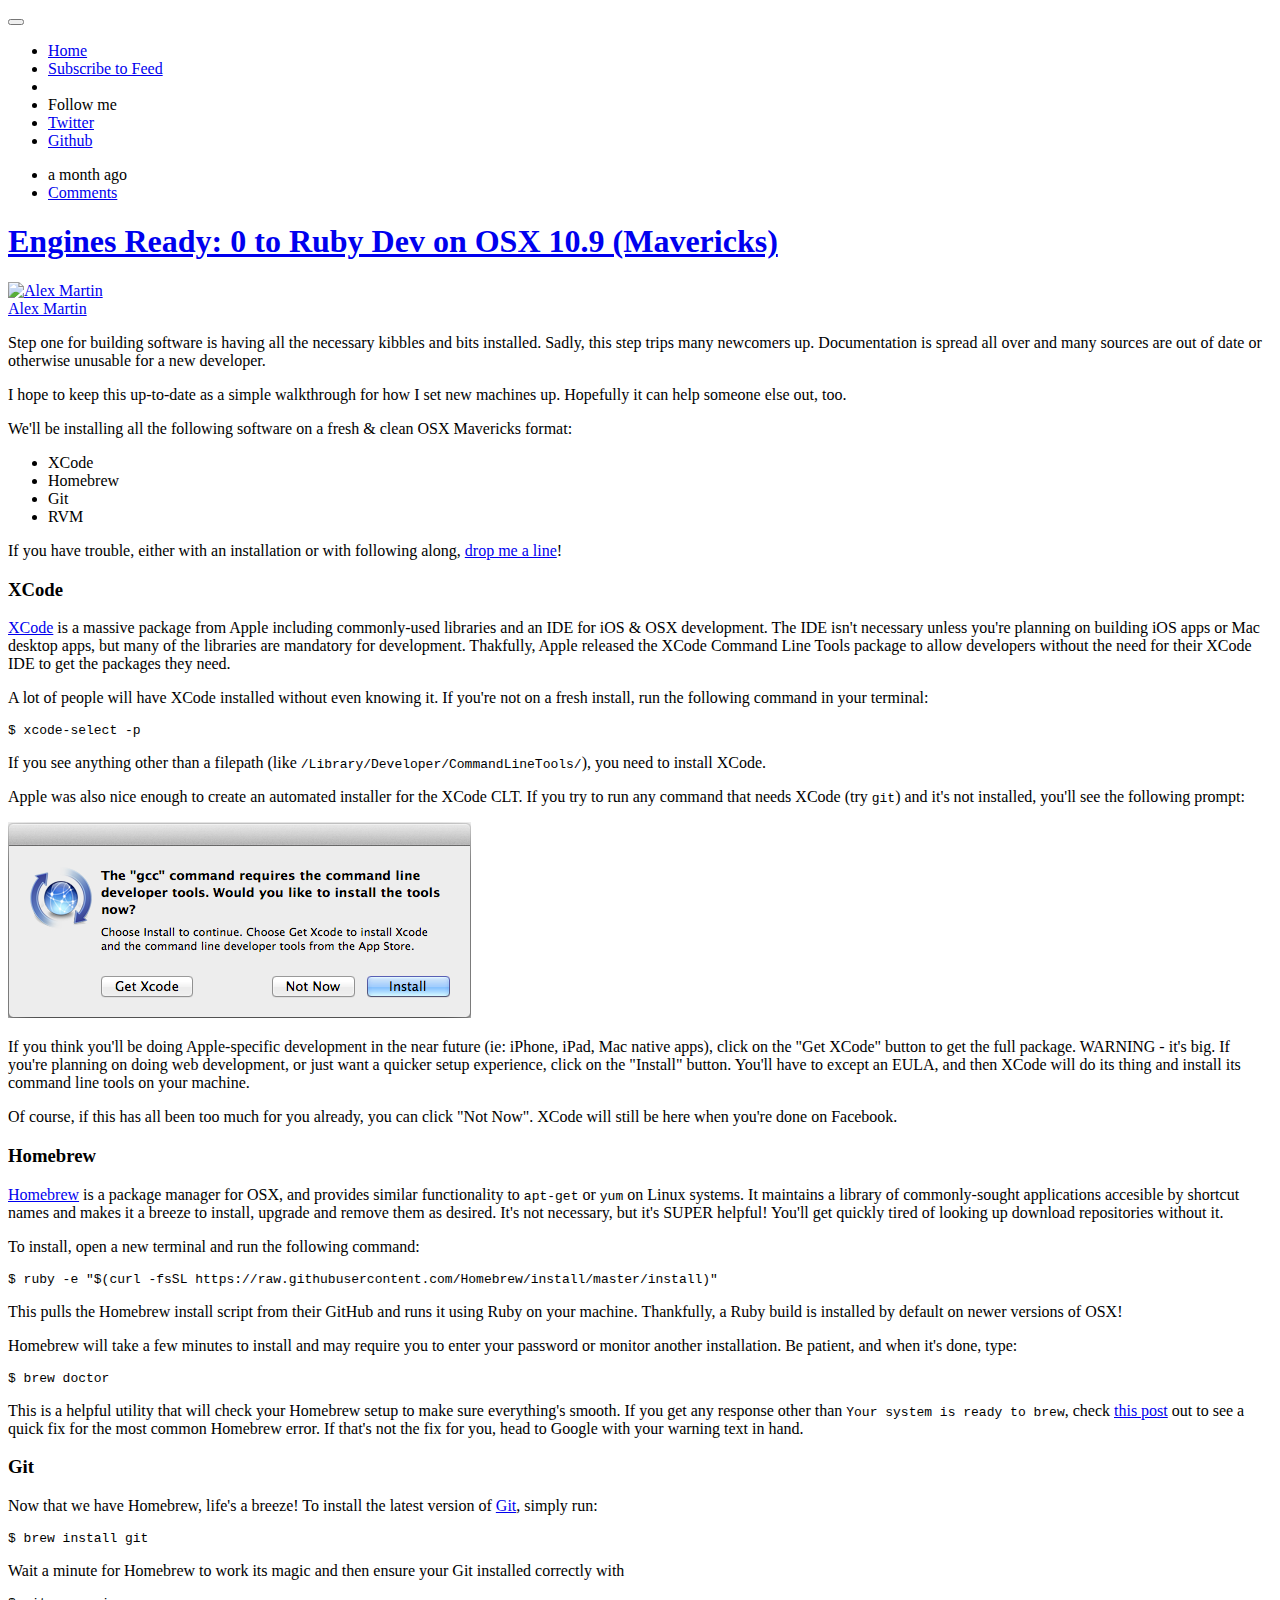
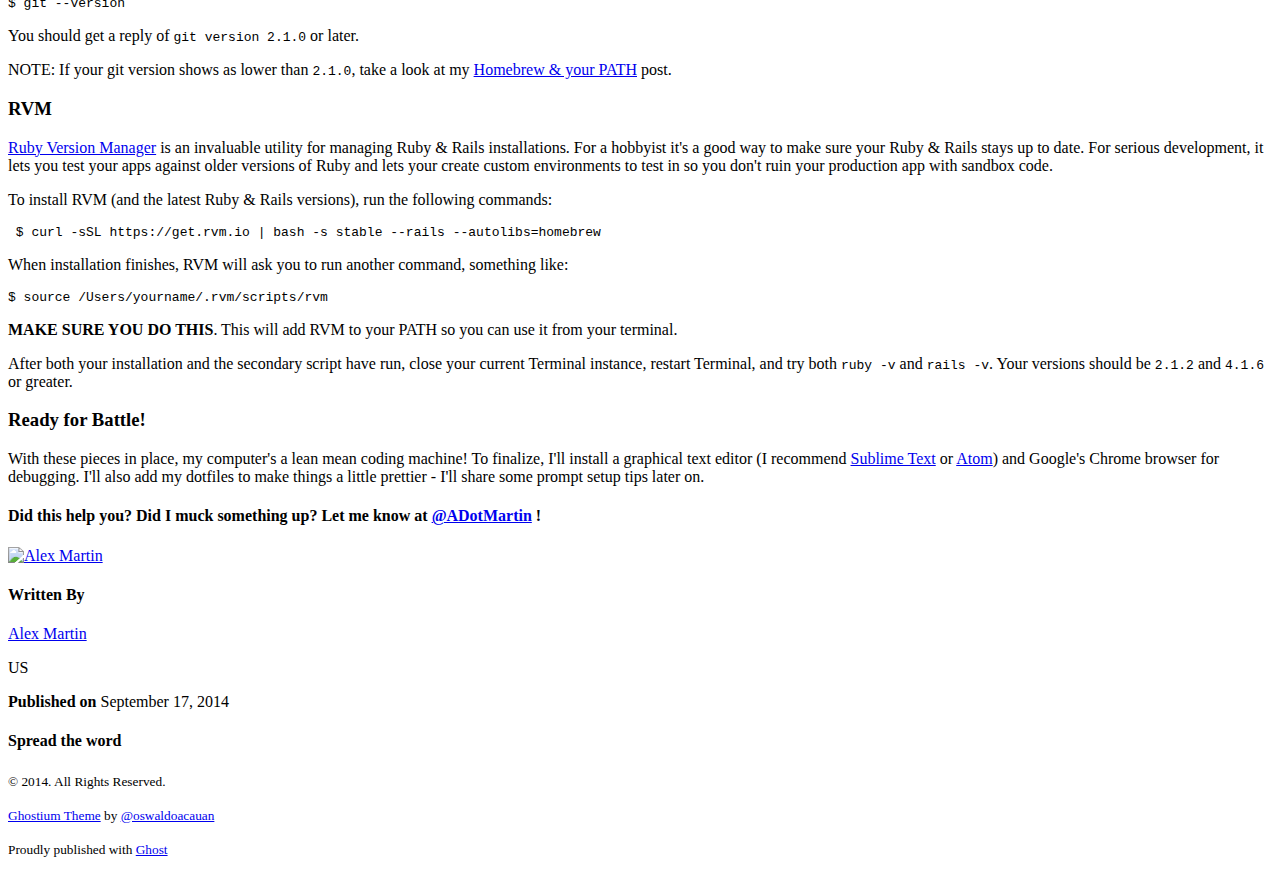
==== commit ac6dd2ec: "Auto-update by Node-Buster!" ====
--- a/engines-ready-0-to-dev-on-osx-10-9-mavericks/index.html
+++ b/engines-ready-0-to-dev-on-osx-10-9-mavericks/index.html
@@ -1,45 +1,149 @@
 <!DOCTYPE html>
-<html>
-<head>
-    <meta charset="utf-8" />
-    <meta http-equiv="X-UA-Compatible" content="IE=edge" />
+<html lang="en">
+  <head>
+    <meta charset="utf-8">
+    <meta http-equiv="Content-Type" content="text/html; charset=utf-8">
+    <meta http-equiv="X-UA-Compatible" content="IE=edge,chrome=1">
 
     <title>Engines Ready: 0 to Ruby Dev on OSX 10.9 (Mavericks)</title>
-    <meta name="description" content="" />
-
-    <meta name="HandheldFriendly" content="True" />
-    <meta name="viewport" content="width=device-width, initial-scale=1.0" />
-
-    <link rel="shortcut icon" href="../favicon.ico">
-
-    <link rel="stylesheet" type="text/css" href="../assets/css/screen.css?v=0f9061be0c" />
-    <link rel="stylesheet" type="text/css" href="http://fonts.googleapis.com/css?family=PT+Serif:400,700,400italic|Open+Sans:700,400" />
+
+    <meta name="HandheldFriendly" content="True">
+    <meta name="MobileOptimized" content="320">
+    <meta name="apple-mobile-web-app-capable" content="yes">
+    <meta name="apple-mobile-web-app-status-bar-style" content="black-translucent">
+    <meta name="viewport" content="width=device-width, initial-scale=1, maximum-scale=1">
+
+    <meta name="description" content="">
+
+    <meta name="twitter:card" content="summary">
+    <meta name="twitter:title" content="Engines Ready: 0 to Ruby Dev on OSX 10.9 (Mavericks)">
+    <meta name="twitter:description" content="">
+
+    <meta property="og:type" content="article">
+    <meta property="og:title" content="Engines Ready: 0 to Ruby Dev on OSX 10.9 (Mavericks)">
+    <meta property="og:description" content="">
+
+    <meta name="twitter:site" content="@yourblogtwitter">
+    
+    <meta name="twitter:creator" content="@yourtwitter">
+    
+    <meta name="google-site-verification" content="">
+    
+    <meta property="fb:admins" content="">
+
+    <link href="../favicon.ico" rel="shortcut icon" type="image/x-icon">
+    <link href="../apple-touch-icon-precomposed.png" rel="apple-touch-icon">
+
+    <link href="http://fonts.googleapis.com/" rel="dns-prefetch">
+    <link href="http://fonts.googleapis.com/css?family=Droid+Serif:400,700,400italic|Open+Sans:700,400&amp;subset=latin,latin-ext" rel="stylesheet">
+
+    <link rel="stylesheet" href="../assets/css/main.min.css?v=0f9061be0c"/>
+
+    <script type="text/javascript">
+      var ga_ua = 'UA-XXXXX-X';
+      
+      var disqus_shortname = 'example';
+      
+      var enable_pjax = true;
+
+      // Pace Options
+      // ==============
+      window.paceOptions = {
+        catchupTime: 100,
+        minTime: 100,
+        elements: false,
+        restartOnRequestAfter: 500,
+        startOnPageLoad: false
+      }
+
+      // Ghostium Globals
+      // ==============
+      window.GHOSTIUM = {};
+      GHOSTIUM.haveGA = typeof ga_ua !== 'undefined' && ga_ua !== 'UA-XXXXX-X';
+      GHOSTIUM.haveDisqus = typeof disqus_shortname !== 'undefined' && disqus_shortname !== 'example';
+      GHOSTIUM.enablePjax = typeof enable_pjax !== 'undefined' ? enable_pjax : true;
+    </script>
+
+    <script src="../assets/js/head-scripts.min.js?v=0f9061be0c"></script>
 
     <meta name="generator" content="Ghost 0.5" />
 <link rel="alternate" type="application/rss+xml" title="Constant Growth" href="../rss/index.html">
 <link rel="canonical" href="http://blog.atmartin.io/engines-ready-0-to-dev-on-osx-10-9-mavericks/" />
-</head>
-<body class="post-template">
-
-    
-
-<nav class="main-nav clearfix">
-    <a class="back-button icon-arrow-left" href="http://blog.atmartin.io">Home</a>
-    <a class="subscribe-button icon-feed" href="http://blog.atmartin.io/rss/">Subscribe</a>
-</nav>
-
-<main class="content" role="main">
-
-    <article class="post">
-
-        <header class="post-header">
-            <h1 class="post-title">Engines Ready: 0 to Ruby Dev on OSX 10.9 (Mavericks)</h1>
-            <section class="post-meta">
-                <time class="post-date" datetime="2014-09-17">17 September 2014</time> 
-            </section>
-        </header>
-
-        <section class="post-content">
+  </head>
+  <body class="post-template">
+
+    <button data-action="open-drawer" id="drawer-button" class="drawer-button"><i class="fa fa-bars"></i></button>
+    <nav tabindex="-1" class="drawer">
+      <div class="drawer-container">
+        <!--.drawer-search(role="search")-->
+        <ul role="navigation" class="drawer-list">
+          
+          <li class="drawer-list-item">
+            <a href="../index.html" data-pjax>
+              <i class="fa fa-home"></i>Home
+            </a>
+          </li>
+          <li class="drawer-list-item">
+            <a href="http://blog.atmartin.io/rss/">
+              <i class="fa fa-rss"></i>Subscribe to Feed
+            </a>
+          </li>
+          <li class="drawer-list-divider"></li>
+          <li class="drawer-list-item drawer-list-title">
+            Follow me
+          </li>
+          <li class="drawer-list-item">
+            <a href="http://twitter.com" target="_blank">
+              <i class="fa fa-twitter"></i>Twitter
+            </a>
+          </li>
+          <li class="drawer-list-item">
+            <a href="http://github.com" target="_blank">
+              <i class="fa fa-github"></i>Github
+            </a>
+          </li>
+        </ul>
+      </div>
+    </nav>
+
+    <div class="drawer-overlay"></div>
+    <main id="container" role="main" class="container">
+      <div class="surface">
+        <div class="surface-container">
+          <div data-pjax-container class="content">
+            
+<section class="wrapper wrapper-post">
+  <div class="wrapper-container">
+    <article itemscope itemtype="http://schema.org/BlogPosting" role="article" class="post post">
+        <section class="post-container">
+          <header class="post-header">
+            <ul class="post-meta-list">
+              <li class="post-meta-item">
+                <time datetime="2014-09-17" itemprop="datePublished">
+                  a month ago
+                </time>
+              </li>
+              <li class="post-meta-item">
+                <a href="index.html#disqus_thread" data-disqus-identifier="3">Comments</a>
+              </li>
+            </ul>
+            <h1 itemprop="name headline" class="post-title"><a href="index.html" itemprop="url" data-pjax title="Engines Ready: 0 to Ruby Dev on OSX 10.9 (Mavericks)">Engines Ready: 0 to Ruby Dev on OSX 10.9 (Mavericks)</a></h1>
+            <!--h2 itemprop="about" class="post-subtitle"></h2-->
+          </header>
+          <aside class="post-side">
+            <div class="post-author">
+                <a href="index.html" class="post-author-avatar">
+                  <img src="http://www.gravatar.com/avatar/069ec845bb230e1f3da804446fd52806?d=404&amp;s=250" alt="Alex Martin">
+                </a>
+              <div class="post-author-info">
+                <a href="index.html" class="post-author-name">
+                  Alex Martin
+                </a>
+                <p class="post-author-bio"></p>
+              </div>
+            </div>
+          </aside>
+          <div itemprop="articleBody" class="post-body">
             <p>Step one for building software is having all the necessary kibbles and bits installed. Sadly, this step trips many newcomers up. Documentation is spread all over and many sources are out of date or otherwise unusable for a new developer. </p>
 
 <p>I hope to keep this up-to-date as a simple walkthrough for how I set new machines up. Hopefully it can help someone else out, too.</p>
@@ -131,58 +235,91 @@
 <p>With these pieces in place, my computer's a lean mean coding machine! To finalize, I'll install a graphical text editor (I recommend <a href="http://www.sublimetext.com">Sublime Text</a> or <a href="https://atom.io">Atom</a>) and Google's Chrome browser for debugging. I'll also add my dotfiles to make things a little prettier - I'll share some prompt setup tips later on. </p>
 
 <h4 id="didthishelpyoudidimucksomethingupletmeknowatadotmartinhttpstwittercomadotmartin">Did this help you? Did I muck something up? Let me know at <a href="https://twitter.com/ADotMartin">@ADotMartin</a> !</h4>
+          </div>
+          <footer class="post-footer">
+            <div itemprop="author" itemscope itemtype="http://schema.org/Person" class="post-author">
+                <a href="index.html" class="post-author-avatar">
+                  <img itemprop="image" src="http://www.gravatar.com/avatar/069ec845bb230e1f3da804446fd52806?d=404&amp;s=250" alt="Alex Martin">
+                </a>
+              <div class="post-author-info">
+                <h4 class="post-footer-heading">Written By</h4>
+                <a href="index.html" itemprop="url" class="post-author-name">
+                  <span itemprop="name">Alex Martin</span>
+                </a>
+                <p itemprop="description" class="post-author-bio"></p>
+                  <p class="post-author-location">US</p>
+                <p class="post-info">
+                  <b class="post-info-title">Published on</b>
+                  <time class="post-date">September 17, 2014</time>
+                </p>
+              </div>
+            </div>
+            <div class="post-social">
+              <h4 class="post-footer-heading">Spread the word</h4>
+              <a href="index.html#" data-action="share-twitter"><i class="fa fa-fw fa-lg fa-twitter"></i></a>
+              <a href="index.html#" data-action="share-facebook"><i class="fa fa-fw fa-lg fa-facebook"></i></a>
+              <a href="index.html#" data-action="share-gplus"><i class="fa fa-fw fa-lg fa-google-plus"></i></a>
+            </div>
+          </footer>
         </section>
-
-        <footer class="post-footer">
-
-
-            <figure class="author-image">
-                <a class="img" href="../author/alex-martin/index.html" style="background-image: url(http://www.gravatar.com/avatar/069ec845bb230e1f3da804446fd52806?d=404&amp;s=250)"><span class="hidden">Alex Martin's Picture</span></a>
-            </figure>
-
-            <section class="author">
-                <h4><a href="../author/alex-martin/index.html">Alex Martin</a></h4>
-
-                    <p>Read <a href="../author/alex-martin/index.html">more posts</a> by this author.</p>
-                <div class="author-meta">
-                    <span class="author-location icon-location">US</span>
-                    
-                </div>
-            </section>
-
-
-            <section class="share">
-                <h4>Share this post</h4>
-                <a class="icon-twitter" href="https://twitter.com/share?text=Engines%20Ready%3A%200%20to%20Ruby%20Dev%20on%20OSX%2010.9%20(Mavericks)&amp;url=http://blog.atmartin.io/engines-ready-0-to-dev-on-osx-10-9-mavericks/"
-                    onclick="window.open(this.href, 'twitter-share', 'width=550,height=235');return false;">
-                    <span class="hidden">Twitter</span>
-                </a>
-                <a class="icon-facebook" href="https://www.facebook.com/sharer/sharer.php?u=http://blog.atmartin.io/engines-ready-0-to-dev-on-osx-10-9-mavericks/"
-                    onclick="window.open(this.href, 'facebook-share','width=580,height=296');return false;">
-                    <span class="hidden">Facebook</span>
-                </a>
-                <a class="icon-google-plus" href="https://plus.google.com/share?url=http://blog.atmartin.io/engines-ready-0-to-dev-on-osx-10-9-mavericks/"
-                   onclick="window.open(this.href, 'google-plus-share', 'width=490,height=530');return false;">
-                    <span class="hidden">Google+</span>
-                </a>
-            </section>
-
-        </footer>
-
+      <section itemprop="comment" class="post-comments">
+        <div id="disqus_thread"></div>
+      </section>
     </article>
 
-</main>
-
-
-    <footer class="site-footer clearfix">
-         <section class="copyright"><a href="http://blog.atmartin.io">Constant Growth</a> &copy; 2014</section>
-         <section class="poweredby">Proudly published with <a href="https://ghost.org">Ghost</a></section>
+    <footer role="contentinfo" class="footer">
+      <p><small>© 2014. All Rights Reserved.</small></p>
+      <p><small><a href="http://ghostium.oswaldoacauan.com/" target="_blank">Ghostium Theme</a> by <a href="http://twitter.com/oswaldoacauan" target="_blank">@oswaldoacauan</a></small></p>
+      <p><small>Proudly published with <a href="http://ghost.org" target="_blank">Ghost</a></small></p>
     </footer>
+  </div>
+</section>
+
+<script type="text/javascript">
+  if(GHOSTIUM.haveDisqus) {
+    var disqus_identifier = '3';
+
+    if(typeof DISQUS !== 'object') {
+      (function () {
+      var s = document.createElement('script'); s.async = true;
+      s.type = 'text/javascript';
+      s.src = '//' + disqus_shortname + '.disqus.com/embed.js';
+      (document.getElementsByTagName('HEAD')[0] || document.getElementsByTagName('BODY')[0]).appendChild(s);
+      }());
+    }
+  } else {
+    document.querySelector('.post-comments').remove();
+  }
+</script>
+
+          </div>
+        </div>
+      </div>
+    </main>
 
     <script src="../public/jquery.min.js?v=0f9061be0c"></script>
 
-    <script type="text/javascript" src="../assets/js/jquery.fitvids.js?v=0f9061be0c"></script>
-    <script type="text/javascript" src="../assets/js/index.js?v=0f9061be0c"></script>
-
-</body>
+    <script src="../assets/js/foot-scripts.min.js?v=0f9061be0c"></script>
+
+    <script type="text/javascript">
+
+      if(GHOSTIUM.haveGA) {
+        (function(g,h,o,s,t,z){g.GoogleAnalyticsObject=s;g[s]||(g[s]=
+        function(){(g[s].q=g[s].q||[]).push(arguments)});g[s].s=+new Date;
+        t=h.createElement(o);z=h.getElementsByTagName(o)[0];
+        t.src='//www.google-analytics.com/analytics.js';
+        z.parentNode.insertBefore(t,z)}(window,document,'script','ga'));
+        ga('create',ga_ua);ga('send','pageview');
+      }
+
+      if(GHOSTIUM.haveDisqus) {
+        (function () {
+        var s = document.createElement('script'); s.async = true;
+        s.type = 'text/javascript';
+        s.src = '//' + disqus_shortname + '.disqus.com/count.js';
+        (document.getElementsByTagName('HEAD')[0] || document.getElementsByTagName('BODY')[0]).appendChild(s);
+        }());
+      }
+    </script>
+  </body>
 </html>
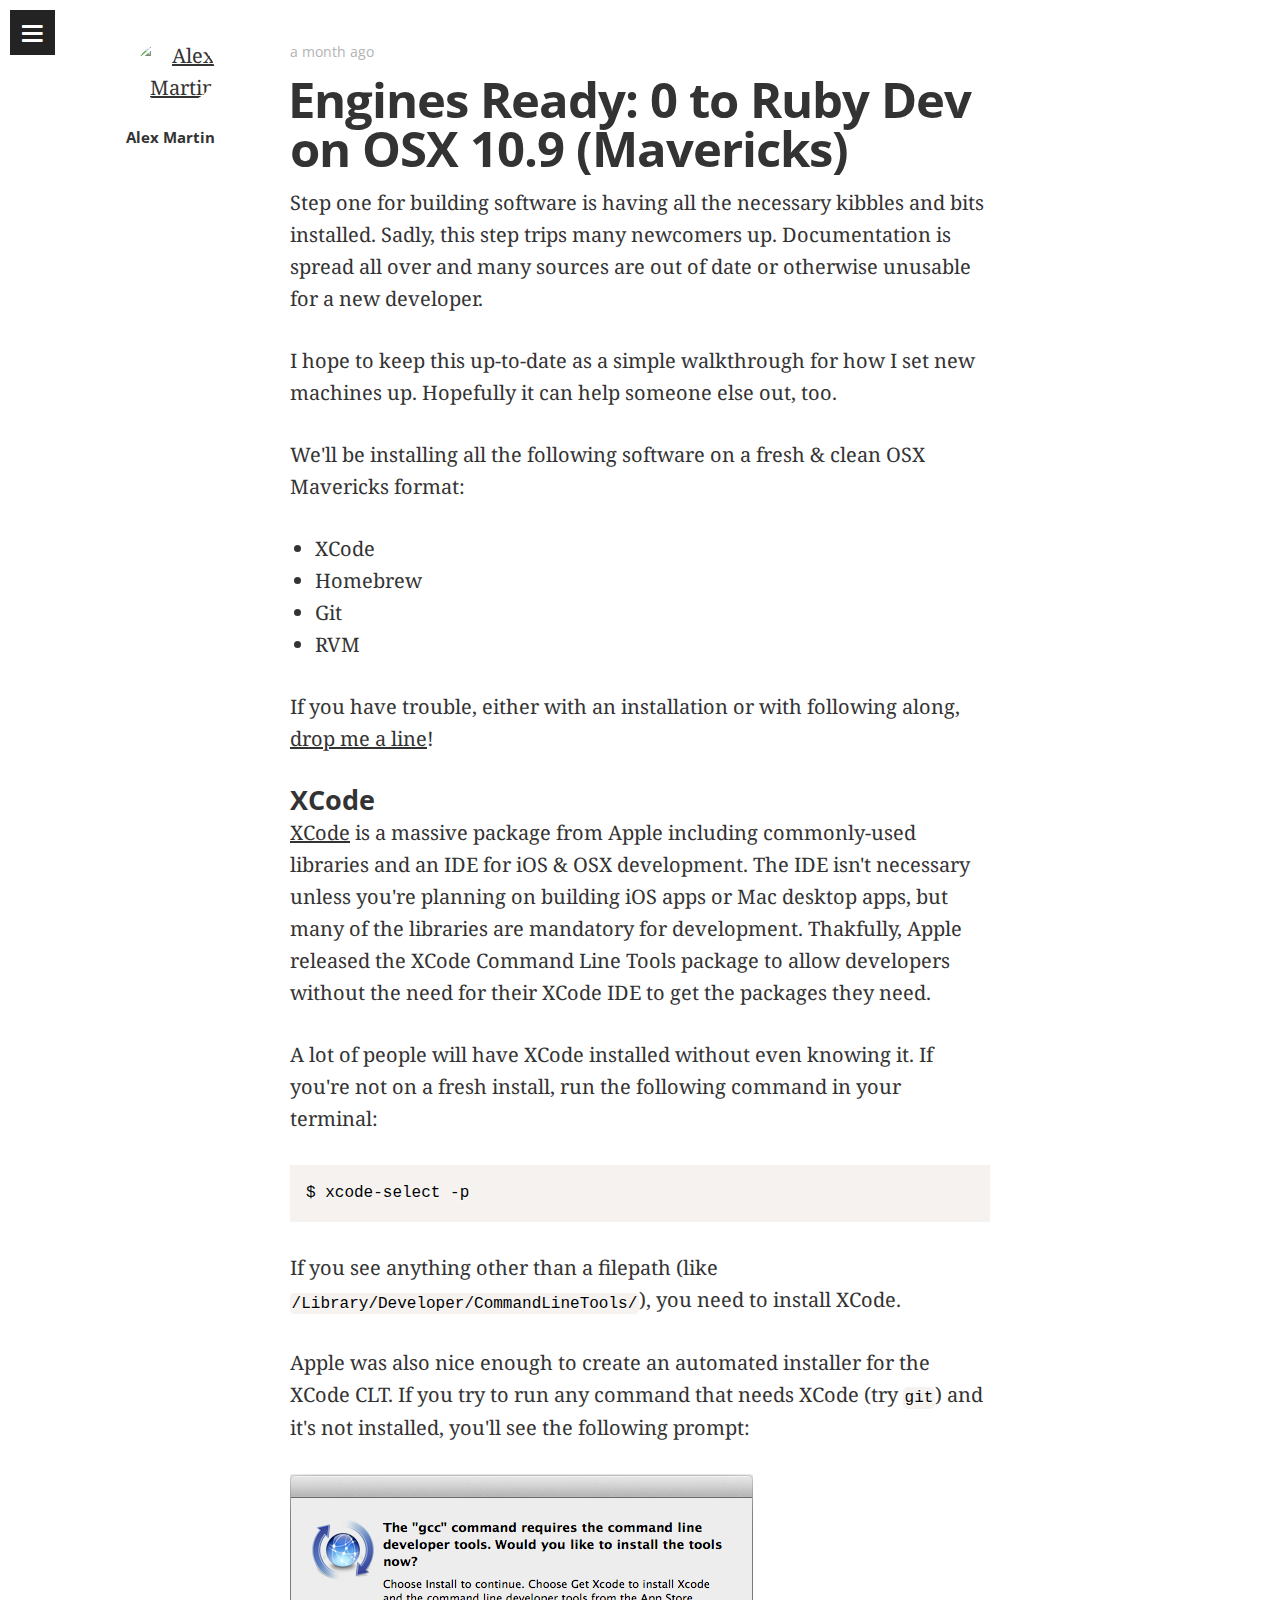
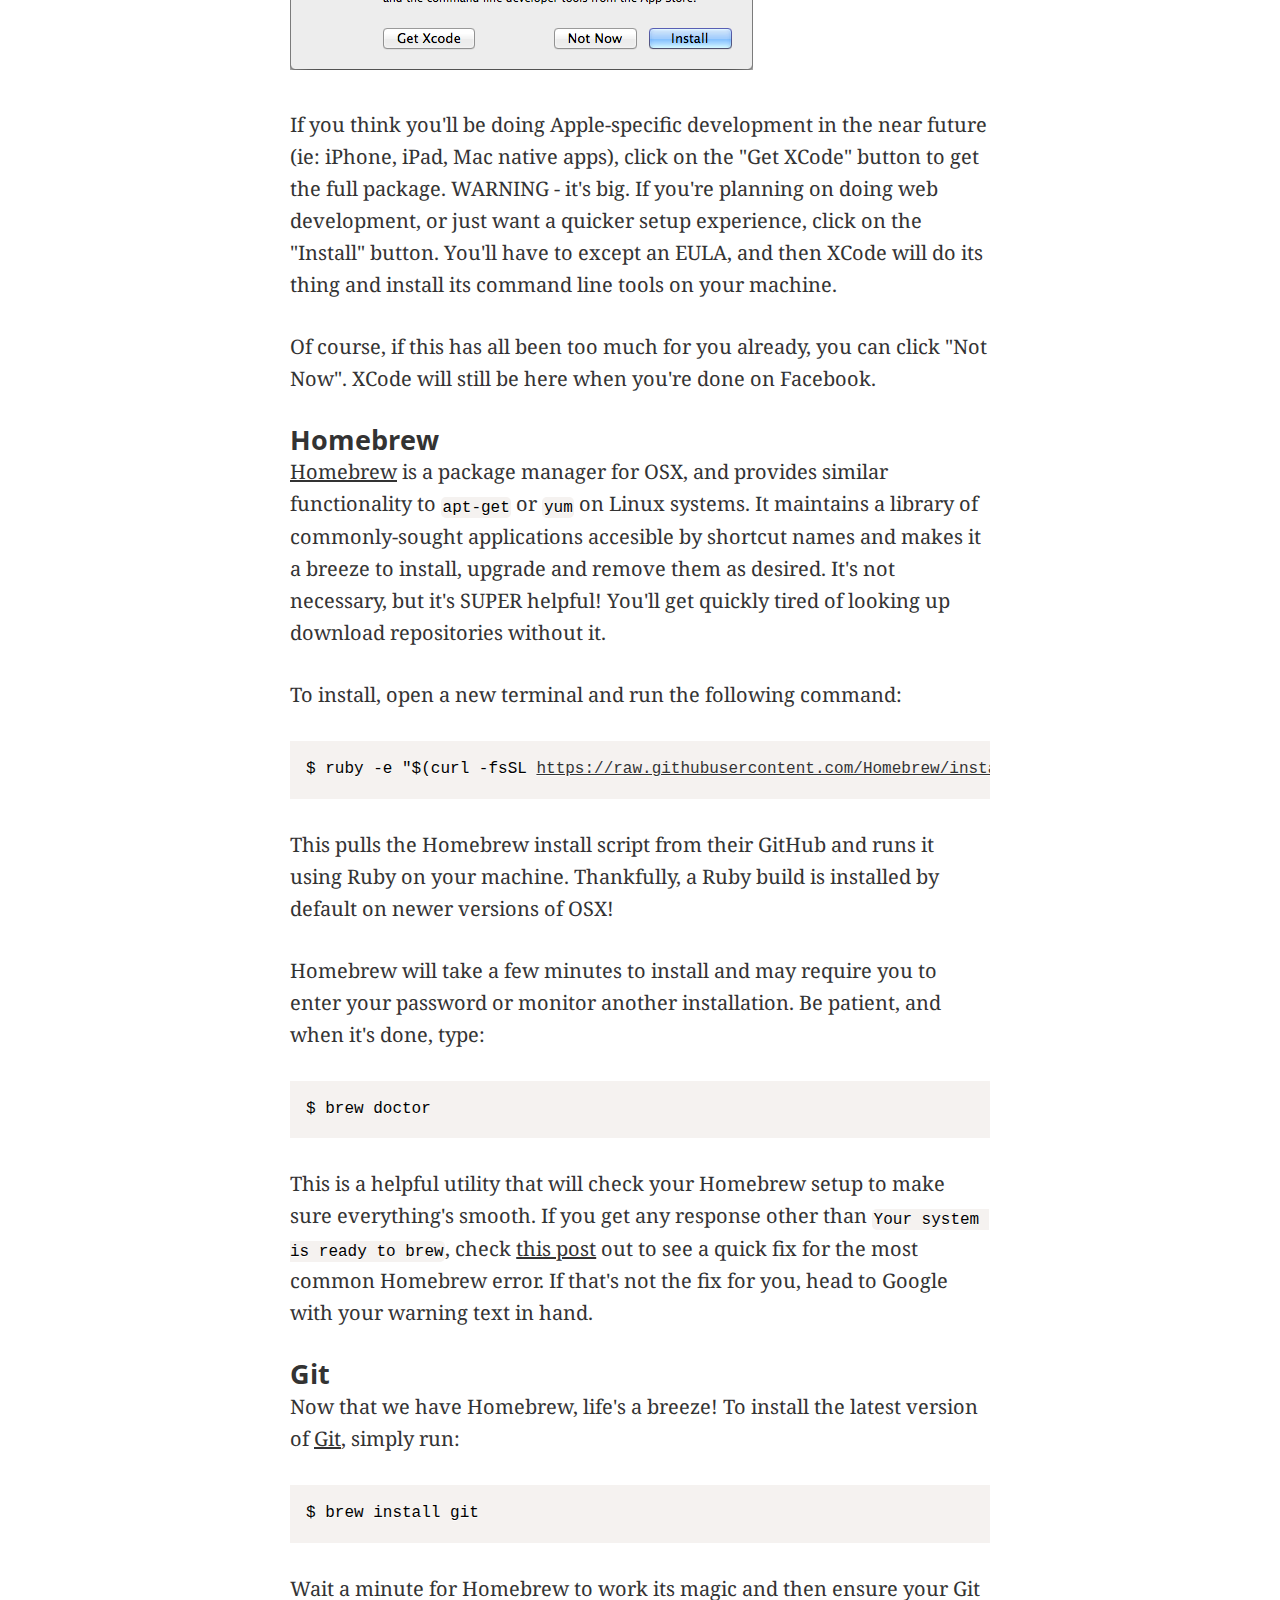
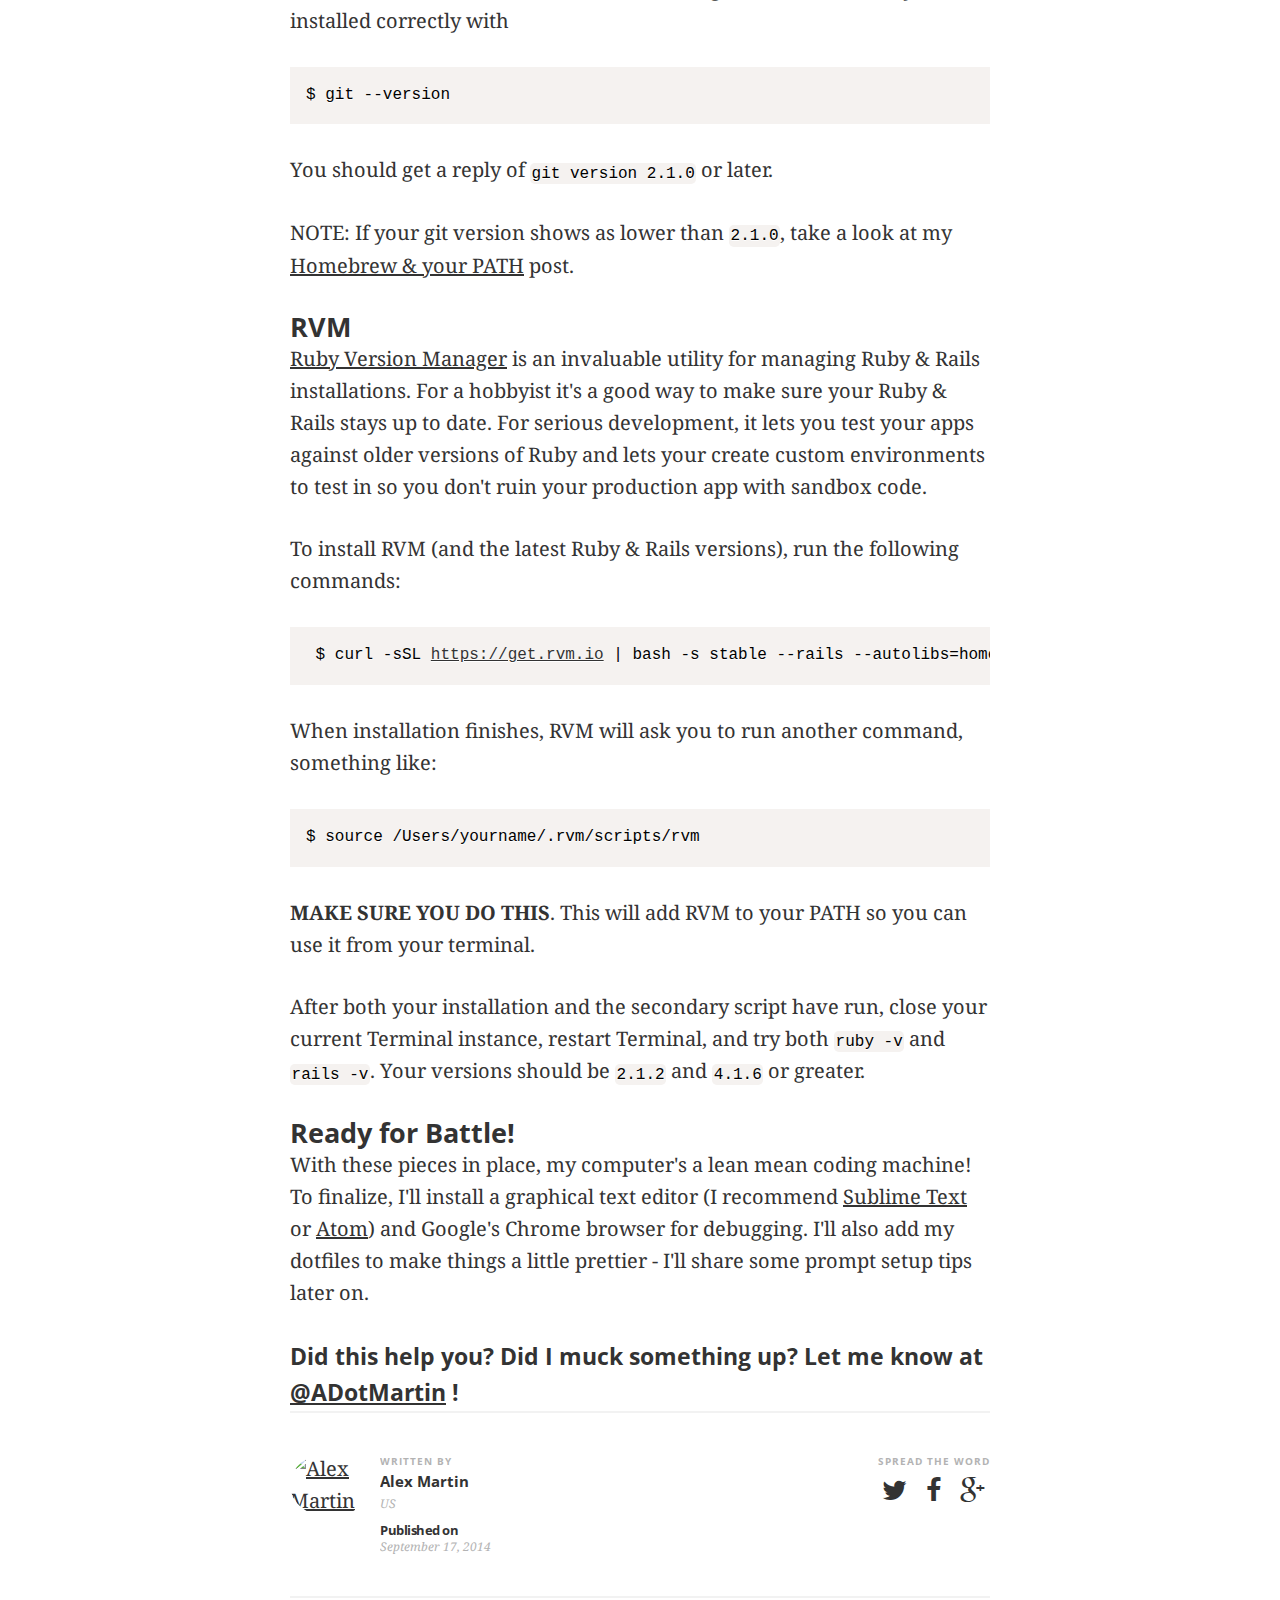
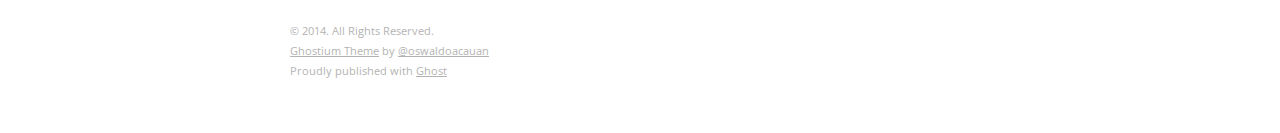
==== commit 355f7701: "Auto-update by Node-Buster!" ====
--- a/engines-ready-0-to-dev-on-osx-10-9-mavericks/index.html
+++ b/engines-ready-0-to-dev-on-osx-10-9-mavericks/index.html
@@ -23,9 +23,9 @@
     <meta property="og:title" content="Engines Ready: 0 to Ruby Dev on OSX 10.9 (Mavericks)">
     <meta property="og:description" content="">
 
-    <meta name="twitter:site" content="@yourblogtwitter">
+    <meta name="twitter:site" content="@ADotMartin">
     
-    <meta name="twitter:creator" content="@yourtwitter">
+    <meta name="twitter:creator" content="@ADotMartin">
     
     <meta name="google-site-verification" content="">
     
@@ -37,7 +37,7 @@
     <link href="http://fonts.googleapis.com/" rel="dns-prefetch">
     <link href="http://fonts.googleapis.com/css?family=Droid+Serif:400,700,400italic|Open+Sans:700,400&amp;subset=latin,latin-ext" rel="stylesheet">
 
-    <link rel="stylesheet" href="../assets/css/main.min.css?v=0f9061be0c"/>
+    <link rel="stylesheet" href="../assets/css/main.min.css?v=5ecfda6318"/>
 
     <script type="text/javascript">
       var ga_ua = 'UA-XXXXX-X';
@@ -64,7 +64,7 @@
       GHOSTIUM.enablePjax = typeof enable_pjax !== 'undefined' ? enable_pjax : true;
     </script>
 
-    <script src="../assets/js/head-scripts.min.js?v=0f9061be0c"></script>
+    <script src="../assets/js/head-scripts.min.js?v=5ecfda6318"></script>
 
     <meta name="generator" content="Ghost 0.5" />
 <link rel="alternate" type="application/rss+xml" title="Constant Growth" href="../rss/index.html">
@@ -79,7 +79,7 @@
         <ul role="navigation" class="drawer-list">
           
           <li class="drawer-list-item">
-            <a href="../index.html" data-pjax>
+            <a href="http://blog.atmartin.io" data-pjax>
               <i class="fa fa-home"></i>Home
             </a>
           </li>
@@ -297,9 +297,9 @@
       </div>
     </main>
 
-    <script src="../public/jquery.min.js?v=0f9061be0c"></script>
-
-    <script src="../assets/js/foot-scripts.min.js?v=0f9061be0c"></script>
+    <script src="../public/jquery.min.js?v=5ecfda6318"></script>
+
+    <script src="../assets/js/foot-scripts.min.js?v=5ecfda6318"></script>
 
     <script type="text/javascript">
 
--- a/assets/css/main.min.css
+++ b/assets/css/main.min.css
@@ -0,0 +1,9 @@
+/*!
+ * Ghostium
+ * A Ghost theme focused on content based on Medium design/ux
+ * http://ghostium.oswaldoacauan.com/
+ * @author Oswaldo Acauan http://oswaldoacauan.com
+ * @version 2.2.1
+ * Copyright 2013. MIT licensed.
+ */
+@charset "UTF-8";@font-face{font-family:FontAwesome;src:url(../fonts/fontawesome-webfont.eot?v=4.1.0);src:url(../fonts/fontawesome-webfont.eot) format('embedded-opentype'),url(../fonts/fontawesome-webfont.woff?v=4.1.0) format('woff'),url(../fonts/fontawesome-webfont.ttf?v=4.1.0) format('truetype'),url(../fonts/fontawesome-webfont.svg?v=4.1.0) format('svg');font-weight:400;font-style:normal}.fa{display:inline-block;font-family:FontAwesome;font-style:normal;font-weight:400;line-height:1;-webkit-font-smoothing:antialiased;-moz-osx-font-smoothing:grayscale}.fa-lg{font-size:1.33333333em;line-height:.75em;vertical-align:-15%}.fa-2x{font-size:2em}.fa-3x{font-size:3em}.fa-4x{font-size:4em}.fa-5x{font-size:5em}.fa-fw{width:1.28571429em;text-align:center}.fa-ul{padding-left:0;margin-left:2.14285714em;list-style-type:none}.fa-ul>li{position:relative}.fa-li{position:absolute;left:-2.14285714em;width:2.14285714em;top:.14285714em;text-align:center}.fa-li.fa-lg{left:-1.85714286em}.fa-border{padding:.2em .25em .15em;border:solid .08em #eee;border-radius:.1em}.pull-right{float:right}.pull-left{float:left}.fa.pull-left{margin-right:.3em}.fa.pull-right{margin-left:.3em}.fa-spin{-webkit-animation:spin 2s infinite linear;animation:spin 2s infinite linear}@-webkit-keyframes spin{0%{-webkit-transform:rotate(0)}100%{-webkit-transform:rotate(359deg)}}@keyframes spin{0%{-webkit-transform:rotate(0);-ms-transform:rotate(0);transform:rotate(0)}100%{-webkit-transform:rotate(359deg);-ms-transform:rotate(359deg);transform:rotate(359deg)}}.fa-rotate-90{filter:progid:DXImageTransform.Microsoft.BasicImage(rotation=1);-webkit-transform:rotate(90deg);-ms-transform:rotate(90deg);transform:rotate(90deg)}.fa-rotate-180{filter:progid:DXImageTransform.Microsoft.BasicImage(rotation=2);-webkit-transform:rotate(180deg);-ms-transform:rotate(180deg);transform:rotate(180deg)}.fa-rotate-270{filter:progid:DXImageTransform.Microsoft.BasicImage(rotation=3);-webkit-transform:rotate(270deg);-ms-transform:rotate(270deg);transform:rotate(270deg)}.fa-flip-horizontal{filter:progid:DXImageTransform.Microsoft.BasicImage(rotation=0, mirror=1);-webkit-transform:scale(-1,1);-ms-transform:scale(-1,1);transform:scale(-1,1)}.fa-flip-vertical{filter:progid:DXImageTransform.Microsoft.BasicImage(rotation=2, mirror=1);-webkit-transform:scale(1,-1);-ms-transform:scale(1,-1);transform:scale(1,-1)}.fa-stack{position:relative;display:inline-block;width:2em;height:2em;line-height:2em;vertical-align:middle}.fa-stack-1x,.fa-stack-2x{position:absolute;left:0;width:100%;text-align:center}.fa-stack-1x{line-height:inherit}.fa-stack-2x{font-size:2em}.fa-inverse{color:#fff}.fa-glass:before{content:"\f000"}.fa-music:before{content:"\f001"}.fa-search:before{content:"\f002"}.fa-envelope-o:before{content:"\f003"}.fa-heart:before{content:"\f004"}.fa-star:before{content:"\f005"}.fa-star-o:before{content:"\f006"}.fa-user:before{content:"\f007"}.fa-film:before{content:"\f008"}.fa-th-large:before{content:"\f009"}.fa-th:before{content:"\f00a"}.fa-th-list:before{content:"\f00b"}.fa-check:before{content:"\f00c"}.fa-times:before{content:"\f00d"}.fa-search-plus:before{content:"\f00e"}.fa-search-minus:before{content:"\f010"}.fa-power-off:before{content:"\f011"}.fa-signal:before{content:"\f012"}.fa-gear:before,.fa-cog:before{content:"\f013"}.fa-trash-o:before{content:"\f014"}.fa-home:before{content:"\f015"}.fa-file-o:before{content:"\f016"}.fa-clock-o:before{content:"\f017"}.fa-road:before{content:"\f018"}.fa-download:before{content:"\f019"}.fa-arrow-circle-o-down:before{content:"\f01a"}.fa-arrow-circle-o-up:before{content:"\f01b"}.fa-inbox:before{content:"\f01c"}.fa-play-circle-o:before{content:"\f01d"}.fa-rotate-right:before,.fa-repeat:before{content:"\f01e"}.fa-refresh:before{content:"\f021"}.fa-list-alt:before{content:"\f022"}.fa-lock:before{content:"\f023"}.fa-flag:before{content:"\f024"}.fa-headphones:before{content:"\f025"}.fa-volume-off:before{content:"\f026"}.fa-volume-down:before{content:"\f027"}.fa-volume-up:before{content:"\f028"}.fa-qrcode:before{content:"\f029"}.fa-barcode:before{content:"\f02a"}.fa-tag:before{content:"\f02b"}.fa-tags:before{content:"\f02c"}.fa-book:before{content:"\f02d"}.fa-bookmark:before{content:"\f02e"}.fa-print:before{content:"\f02f"}.fa-camera:before{content:"\f030"}.fa-font:before{content:"\f031"}.fa-bold:before{content:"\f032"}.fa-italic:before{content:"\f033"}.fa-text-height:before{content:"\f034"}.fa-text-width:before{content:"\f035"}.fa-align-left:before{content:"\f036"}.fa-align-center:before{content:"\f037"}.fa-align-right:before{content:"\f038"}.fa-align-justify:before{content:"\f039"}.fa-list:before{content:"\f03a"}.fa-dedent:before,.fa-outdent:before{content:"\f03b"}.fa-indent:before{content:"\f03c"}.fa-video-camera:before{content:"\f03d"}.fa-photo:before,.fa-image:before,.fa-picture-o:before{content:"\f03e"}.fa-pencil:before{content:"\f040"}.fa-map-marker:before{content:"\f041"}.fa-adjust:before{content:"\f042"}.fa-tint:before{content:"\f043"}.fa-edit:before,.fa-pencil-square-o:before{content:"\f044"}.fa-share-square-o:before{content:"\f045"}.fa-check-square-o:before{content:"\f046"}.fa-arrows:before{content:"\f047"}.fa-step-backward:before{content:"\f048"}.fa-fast-backward:before{content:"\f049"}.fa-backward:before{content:"\f04a"}.fa-play:before{content:"\f04b"}.fa-pause:before{content:"\f04c"}.fa-stop:before{content:"\f04d"}.fa-forward:before{content:"\f04e"}.fa-fast-forward:before{content:"\f050"}.fa-step-forward:before{content:"\f051"}.fa-eject:before{content:"\f052"}.fa-chevron-left:before{content:"\f053"}.fa-chevron-right:before{content:"\f054"}.fa-plus-circle:before{content:"\f055"}.fa-minus-circle:before{content:"\f056"}.fa-times-circle:before{content:"\f057"}.fa-check-circle:before{content:"\f058"}.fa-question-circle:before{content:"\f059"}.fa-info-circle:before{content:"\f05a"}.fa-crosshairs:before{content:"\f05b"}.fa-times-circle-o:before{content:"\f05c"}.fa-check-circle-o:before{content:"\f05d"}.fa-ban:before{content:"\f05e"}.fa-arrow-left:before{content:"\f060"}.fa-arrow-right:before{content:"\f061"}.fa-arrow-up:before{content:"\f062"}.fa-arrow-down:before{content:"\f063"}.fa-mail-forward:before,.fa-share:before{content:"\f064"}.fa-expand:before{content:"\f065"}.fa-compress:before{content:"\f066"}.fa-plus:before{content:"\f067"}.fa-minus:before{content:"\f068"}.fa-asterisk:before{content:"\f069"}.fa-exclamation-circle:before{content:"\f06a"}.fa-gift:before{content:"\f06b"}.fa-leaf:before{content:"\f06c"}.fa-fire:before{content:"\f06d"}.fa-eye:before{content:"\f06e"}.fa-eye-slash:before{content:"\f070"}.fa-warning:before,.fa-exclamation-triangle:before{content:"\f071"}.fa-plane:before{content:"\f072"}.fa-calendar:before{content:"\f073"}.fa-random:before{content:"\f074"}.fa-comment:before{content:"\f075"}.fa-magnet:before{content:"\f076"}.fa-chevron-up:before{content:"\f077"}.fa-chevron-down:before{content:"\f078"}.fa-retweet:before{content:"\f079"}.fa-shopping-cart:before{content:"\f07a"}.fa-folder:before{content:"\f07b"}.fa-folder-open:before{content:"\f07c"}.fa-arrows-v:before{content:"\f07d"}.fa-arrows-h:before{content:"\f07e"}.fa-bar-chart-o:before{content:"\f080"}.fa-twitter-square:before{content:"\f081"}.fa-facebook-square:before{content:"\f082"}.fa-camera-retro:before{content:"\f083"}.fa-key:before{content:"\f084"}.fa-gears:before,.fa-cogs:before{content:"\f085"}.fa-comments:before{content:"\f086"}.fa-thumbs-o-up:before{content:"\f087"}.fa-thumbs-o-down:before{content:"\f088"}.fa-star-half:before{content:"\f089"}.fa-heart-o:before{content:"\f08a"}.fa-sign-out:before{content:"\f08b"}.fa-linkedin-square:before{content:"\f08c"}.fa-thumb-tack:before{content:"\f08d"}.fa-external-link:before{content:"\f08e"}.fa-sign-in:before{content:"\f090"}.fa-trophy:before{content:"\f091"}.fa-github-square:before{content:"\f092"}.fa-upload:before{content:"\f093"}.fa-lemon-o:before{content:"\f094"}.fa-phone:before{content:"\f095"}.fa-square-o:before{content:"\f096"}.fa-bookmark-o:before{content:"\f097"}.fa-phone-square:before{content:"\f098"}.fa-twitter:before{content:"\f099"}.fa-facebook:before{content:"\f09a"}.fa-github:before{content:"\f09b"}.fa-unlock:before{content:"\f09c"}.fa-credit-card:before{content:"\f09d"}.fa-rss:before{content:"\f09e"}.fa-hdd-o:before{content:"\f0a0"}.fa-bullhorn:before{content:"\f0a1"}.fa-bell:before{content:"\f0f3"}.fa-certificate:before{content:"\f0a3"}.fa-hand-o-right:before{content:"\f0a4"}.fa-hand-o-left:before{content:"\f0a5"}.fa-hand-o-up:before{content:"\f0a6"}.fa-hand-o-down:before{content:"\f0a7"}.fa-arrow-circle-left:before{content:"\f0a8"}.fa-arrow-circle-right:before{content:"\f0a9"}.fa-arrow-circle-up:before{content:"\f0aa"}.fa-arrow-circle-down:before{content:"\f0ab"}.fa-globe:before{content:"\f0ac"}.fa-wrench:before{content:"\f0ad"}.fa-tasks:before{content:"\f0ae"}.fa-filter:before{content:"\f0b0"}.fa-briefcase:before{content:"\f0b1"}.fa-arrows-alt:before{content:"\f0b2"}.fa-group:before,.fa-users:before{content:"\f0c0"}.fa-chain:before,.fa-link:before{content:"\f0c1"}.fa-cloud:before{content:"\f0c2"}.fa-flask:before{content:"\f0c3"}.fa-cut:before,.fa-scissors:before{content:"\f0c4"}.fa-copy:before,.fa-files-o:before{content:"\f0c5"}.fa-paperclip:before{content:"\f0c6"}.fa-save:before,.fa-floppy-o:before{content:"\f0c7"}.fa-square:before{content:"\f0c8"}.fa-navicon:before,.fa-reorder:before,.fa-bars:before{content:"\f0c9"}.fa-list-ul:before{content:"\f0ca"}.fa-list-ol:before{content:"\f0cb"}.fa-strikethrough:before{content:"\f0cc"}.fa-underline:before{content:"\f0cd"}.fa-table:before{content:"\f0ce"}.fa-magic:before{content:"\f0d0"}.fa-truck:before{content:"\f0d1"}.fa-pinterest:before{content:"\f0d2"}.fa-pinterest-square:before{content:"\f0d3"}.fa-google-plus-square:before{content:"\f0d4"}.fa-google-plus:before{content:"\f0d5"}.fa-money:before{content:"\f0d6"}.fa-caret-down:before{content:"\f0d7"}.fa-caret-up:before{content:"\f0d8"}.fa-caret-left:before{content:"\f0d9"}.fa-caret-right:before{content:"\f0da"}.fa-columns:before{content:"\f0db"}.fa-unsorted:before,.fa-sort:before{content:"\f0dc"}.fa-sort-down:before,.fa-sort-desc:before{content:"\f0dd"}.fa-sort-up:before,.fa-sort-asc:before{content:"\f0de"}.fa-envelope:before{content:"\f0e0"}.fa-linkedin:before{content:"\f0e1"}.fa-rotate-left:before,.fa-undo:before{content:"\f0e2"}.fa-legal:before,.fa-gavel:before{content:"\f0e3"}.fa-dashboard:before,.fa-tachometer:before{content:"\f0e4"}.fa-comment-o:before{content:"\f0e5"}.fa-comments-o:before{content:"\f0e6"}.fa-flash:before,.fa-bolt:before{content:"\f0e7"}.fa-sitemap:before{content:"\f0e8"}.fa-umbrella:before{content:"\f0e9"}.fa-paste:before,.fa-clipboard:before{content:"\f0ea"}.fa-lightbulb-o:before{content:"\f0eb"}.fa-exchange:before{content:"\f0ec"}.fa-cloud-download:before{content:"\f0ed"}.fa-cloud-upload:before{content:"\f0ee"}.fa-user-md:before{content:"\f0f0"}.fa-stethoscope:before{content:"\f0f1"}.fa-suitcase:before{content:"\f0f2"}.fa-bell-o:before{content:"\f0a2"}.fa-coffee:before{content:"\f0f4"}.fa-cutlery:before{content:"\f0f5"}.fa-file-text-o:before{content:"\f0f6"}.fa-building-o:before{content:"\f0f7"}.fa-hospital-o:before{content:"\f0f8"}.fa-ambulance:before{content:"\f0f9"}.fa-medkit:before{content:"\f0fa"}.fa-fighter-jet:before{content:"\f0fb"}.fa-beer:before{content:"\f0fc"}.fa-h-square:before{content:"\f0fd"}.fa-plus-square:before{content:"\f0fe"}.fa-angle-double-left:before{content:"\f100"}.fa-angle-double-right:before{content:"\f101"}.fa-angle-double-up:before{content:"\f102"}.fa-angle-double-down:before{content:"\f103"}.fa-angle-left:before{content:"\f104"}.fa-angle-right:before{content:"\f105"}.fa-angle-up:before{content:"\f106"}.fa-angle-down:before{content:"\f107"}.fa-desktop:before{content:"\f108"}.fa-laptop:before{content:"\f109"}.fa-tablet:before{content:"\f10a"}.fa-mobile-phone:before,.fa-mobile:before{content:"\f10b"}.fa-circle-o:before{content:"\f10c"}.fa-quote-left:before{content:"\f10d"}.fa-quote-right:before{content:"\f10e"}.fa-spinner:before{content:"\f110"}.fa-circle:before{content:"\f111"}.fa-mail-reply:before,.fa-reply:before{content:"\f112"}.fa-github-alt:before{content:"\f113"}.fa-folder-o:before{content:"\f114"}.fa-folder-open-o:before{content:"\f115"}.fa-smile-o:before{content:"\f118"}.fa-frown-o:before{content:"\f119"}.fa-meh-o:before{content:"\f11a"}.fa-gamepad:before{content:"\f11b"}.fa-keyboard-o:before{content:"\f11c"}.fa-flag-o:before{content:"\f11d"}.fa-flag-checkered:before{content:"\f11e"}.fa-terminal:before{content:"\f120"}.fa-code:before{content:"\f121"}.fa-mail-reply-all:before,.fa-reply-all:before{content:"\f122"}.fa-star-half-empty:before,.fa-star-half-full:before,.fa-star-half-o:before{content:"\f123"}.fa-location-arrow:before{content:"\f124"}.fa-crop:before{content:"\f125"}.fa-code-fork:before{content:"\f126"}.fa-unlink:before,.fa-chain-broken:before{content:"\f127"}.fa-question:before{content:"\f128"}.fa-info:before{content:"\f129"}.fa-exclamation:before{content:"\f12a"}.fa-superscript:before{content:"\f12b"}.fa-subscript:before{content:"\f12c"}.fa-eraser:before{content:"\f12d"}.fa-puzzle-piece:before{content:"\f12e"}.fa-microphone:before{content:"\f130"}.fa-microphone-slash:before{content:"\f131"}.fa-shield:before{content:"\f132"}.fa-calendar-o:before{content:"\f133"}.fa-fire-extinguisher:before{content:"\f134"}.fa-rocket:before{content:"\f135"}.fa-maxcdn:before{content:"\f136"}.fa-chevron-circle-left:before{content:"\f137"}.fa-chevron-circle-right:before{content:"\f138"}.fa-chevron-circle-up:before{content:"\f139"}.fa-chevron-circle-down:before{content:"\f13a"}.fa-html5:before{content:"\f13b"}.fa-css3:before{content:"\f13c"}.fa-anchor:before{content:"\f13d"}.fa-unlock-alt:before{content:"\f13e"}.fa-bullseye:before{content:"\f140"}.fa-ellipsis-h:before{content:"\f141"}.fa-ellipsis-v:before{content:"\f142"}.fa-rss-square:before{content:"\f143"}.fa-play-circle:before{content:"\f144"}.fa-ticket:before{content:"\f145"}.fa-minus-square:before{content:"\f146"}.fa-minus-square-o:before{content:"\f147"}.fa-level-up:before{content:"\f148"}.fa-level-down:before{content:"\f149"}.fa-check-square:before{content:"\f14a"}.fa-pencil-square:before{content:"\f14b"}.fa-external-link-square:before{content:"\f14c"}.fa-share-square:before{content:"\f14d"}.fa-compass:before{content:"\f14e"}.fa-toggle-down:before,.fa-caret-square-o-down:before{content:"\f150"}.fa-toggle-up:before,.fa-caret-square-o-up:before{content:"\f151"}.fa-toggle-right:before,.fa-caret-square-o-right:before{content:"\f152"}.fa-euro:before,.fa-eur:before{content:"\f153"}.fa-gbp:before{content:"\f154"}.fa-dollar:before,.fa-usd:before{content:"\f155"}.fa-rupee:before,.fa-inr:before{content:"\f156"}.fa-cny:before,.fa-rmb:before,.fa-yen:before,.fa-jpy:before{content:"\f157"}.fa-ruble:before,.fa-rouble:before,.fa-rub:before{content:"\f158"}.fa-won:before,.fa-krw:before{content:"\f159"}.fa-bitcoin:before,.fa-btc:before{content:"\f15a"}.fa-file:before{content:"\f15b"}.fa-file-text:before{content:"\f15c"}.fa-sort-alpha-asc:before{content:"\f15d"}.fa-sort-alpha-desc:before{content:"\f15e"}.fa-sort-amount-asc:before{content:"\f160"}.fa-sort-amount-desc:before{content:"\f161"}.fa-sort-numeric-asc:before{content:"\f162"}.fa-sort-numeric-desc:before{content:"\f163"}.fa-thumbs-up:before{content:"\f164"}.fa-thumbs-down:before{content:"\f165"}.fa-youtube-square:before{content:"\f166"}.fa-youtube:before{content:"\f167"}.fa-xing:before{content:"\f168"}.fa-xing-square:before{content:"\f169"}.fa-youtube-play:before{content:"\f16a"}.fa-dropbox:before{content:"\f16b"}.fa-stack-overflow:before{content:"\f16c"}.fa-instagram:before{content:"\f16d"}.fa-flickr:before{content:"\f16e"}.fa-adn:before{content:"\f170"}.fa-bitbucket:before{content:"\f171"}.fa-bitbucket-square:before{content:"\f172"}.fa-tumblr:before{content:"\f173"}.fa-tumblr-square:before{content:"\f174"}.fa-long-arrow-down:before{content:"\f175"}.fa-long-arrow-up:before{content:"\f176"}.fa-long-arrow-left:before{content:"\f177"}.fa-long-arrow-right:before{content:"\f178"}.fa-apple:before{content:"\f179"}.fa-windows:before{content:"\f17a"}.fa-android:before{content:"\f17b"}.fa-linux:before{content:"\f17c"}.fa-dribbble:before{content:"\f17d"}.fa-skype:before{content:"\f17e"}.fa-foursquare:before{content:"\f180"}.fa-trello:before{content:"\f181"}.fa-female:before{content:"\f182"}.fa-male:before{content:"\f183"}.fa-gittip:before{content:"\f184"}.fa-sun-o:before{content:"\f185"}.fa-moon-o:before{content:"\f186"}.fa-archive:before{content:"\f187"}.fa-bug:before{content:"\f188"}.fa-vk:before{content:"\f189"}.fa-weibo:before{content:"\f18a"}.fa-renren:before{content:"\f18b"}.fa-pagelines:before{content:"\f18c"}.fa-stack-exchange:before{content:"\f18d"}.fa-arrow-circle-o-right:before{content:"\f18e"}.fa-arrow-circle-o-left:before{content:"\f190"}.fa-toggle-left:before,.fa-caret-square-o-left:before{content:"\f191"}.fa-dot-circle-o:before{content:"\f192"}.fa-wheelchair:before{content:"\f193"}.fa-vimeo-square:before{content:"\f194"}.fa-turkish-lira:before,.fa-try:before{content:"\f195"}.fa-plus-square-o:before{content:"\f196"}.fa-space-shuttle:before{content:"\f197"}.fa-slack:before{content:"\f198"}.fa-envelope-square:before{content:"\f199"}.fa-wordpress:before{content:"\f19a"}.fa-openid:before{content:"\f19b"}.fa-institution:before,.fa-bank:before,.fa-university:before{content:"\f19c"}.fa-mortar-board:before,.fa-graduation-cap:before{content:"\f19d"}.fa-yahoo:before{content:"\f19e"}.fa-google:before{content:"\f1a0"}.fa-reddit:before{content:"\f1a1"}.fa-reddit-square:before{content:"\f1a2"}.fa-stumbleupon-circle:before{content:"\f1a3"}.fa-stumbleupon:before{content:"\f1a4"}.fa-delicious:before{content:"\f1a5"}.fa-digg:before{content:"\f1a6"}.fa-pied-piper-square:before,.fa-pied-piper:before{content:"\f1a7"}.fa-pied-piper-alt:before{content:"\f1a8"}.fa-drupal:before{content:"\f1a9"}.fa-joomla:before{content:"\f1aa"}.fa-language:before{content:"\f1ab"}.fa-fax:before{content:"\f1ac"}.fa-building:before{content:"\f1ad"}.fa-child:before{content:"\f1ae"}.fa-paw:before{content:"\f1b0"}.fa-spoon:before{content:"\f1b1"}.fa-cube:before{content:"\f1b2"}.fa-cubes:before{content:"\f1b3"}.fa-behance:before{content:"\f1b4"}.fa-behance-square:before{content:"\f1b5"}.fa-steam:before{content:"\f1b6"}.fa-steam-square:before{content:"\f1b7"}.fa-recycle:before{content:"\f1b8"}.fa-automobile:before,.fa-car:before{content:"\f1b9"}.fa-cab:before,.fa-taxi:before{content:"\f1ba"}.fa-tree:before{content:"\f1bb"}.fa-spotify:before{content:"\f1bc"}.fa-deviantart:before{content:"\f1bd"}.fa-soundcloud:before{content:"\f1be"}.fa-database:before{content:"\f1c0"}.fa-file-pdf-o:before{content:"\f1c1"}.fa-file-word-o:before{content:"\f1c2"}.fa-file-excel-o:before{content:"\f1c3"}.fa-file-powerpoint-o:before{content:"\f1c4"}.fa-file-photo-o:before,.fa-file-picture-o:before,.fa-file-image-o:before{content:"\f1c5"}.fa-file-zip-o:before,.fa-file-archive-o:before{content:"\f1c6"}.fa-file-sound-o:before,.fa-file-audio-o:before{content:"\f1c7"}.fa-file-movie-o:before,.fa-file-video-o:before{content:"\f1c8"}.fa-file-code-o:before{content:"\f1c9"}.fa-vine:before{content:"\f1ca"}.fa-codepen:before{content:"\f1cb"}.fa-jsfiddle:before{content:"\f1cc"}.fa-life-bouy:before,.fa-life-saver:before,.fa-support:before,.fa-life-ring:before{content:"\f1cd"}.fa-circle-o-notch:before{content:"\f1ce"}.fa-ra:before,.fa-rebel:before{content:"\f1d0"}.fa-ge:before,.fa-empire:before{content:"\f1d1"}.fa-git-square:before{content:"\f1d2"}.fa-git:before{content:"\f1d3"}.fa-hacker-news:before{content:"\f1d4"}.fa-tencent-weibo:before{content:"\f1d5"}.fa-qq:before{content:"\f1d6"}.fa-wechat:before,.fa-weixin:before{content:"\f1d7"}.fa-send:before,.fa-paper-plane:before{content:"\f1d8"}.fa-send-o:before,.fa-paper-plane-o:before{content:"\f1d9"}.fa-history:before{content:"\f1da"}.fa-circle-thin:before{content:"\f1db"}.fa-header:before{content:"\f1dc"}.fa-paragraph:before{content:"\f1dd"}.fa-sliders:before{content:"\f1de"}.fa-share-alt:before{content:"\f1e0"}.fa-share-alt-square:before{content:"\f1e1"}.fa-bomb:before{content:"\f1e2"}code[class*=language-],pre[class*=language-]{color:#000;text-shadow:0 1px #fff;font-family:Consolas,Monaco,'Andale Mono',monospace;direction:ltr;text-align:left;white-space:pre;word-spacing:normal;word-break:normal;-moz-tab-size:4;-o-tab-size:4;tab-size:4;-webkit-hyphens:none;-moz-hyphens:none;-ms-hyphens:none;hyphens:none}pre[class*=language-]::-moz-selection,pre[class*=language-] ::-moz-selection,code[class*=language-]::-moz-selection,code[class*=language-] ::-moz-selection{text-shadow:none;background:#b3d4fc}pre[class*=language-]::selection,pre[class*=language-] ::selection,code[class*=language-]::selection,code[class*=language-] ::selection{text-shadow:none;background:#b3d4fc}@media print{code[class*=language-],pre[class*=language-]{text-shadow:none}}pre[class*=language-]{padding:1em;margin:.5em 0;overflow:auto}:not(pre)>code[class*=language-],pre[class*=language-]{background:#f5f2f0}:not(pre)>code[class*=language-]{padding:.1em;border-radius:.3em}.token.comment,.token.prolog,.token.doctype,.token.cdata{color:#708090}.token.punctuation{color:#999}.namespace{opacity:.7}.token.property,.token.tag,.token.boolean,.token.number,.token.constant,.token.symbol{color:#905}.token.selector,.token.attr-name,.token.string,.token.builtin{color:#690}.token.operator,.token.entity,.token.url,.language-css .token.string,.style .token.string,.token.variable{color:#a67f59;background:hsla(0,0%,100%,.5)}.token.atrule,.token.attr-value,.token.keyword{color:#07a}.token.regex,.token.important{color:#e90}.token.important{font-weight:700}.token.entity{cursor:help}.token a{color:inherit}.pace .pace-progress{background:#29d;position:fixed;z-index:2000;top:0;left:0;height:2px;-webkit-transition:width 1s;transition:width 1s}.pace-inactive{display:none}article,aside,details,figcaption,figure,footer,header,hgroup,main,nav,section,summary{display:block}audio,canvas,video{display:inline-block}audio:not([controls]){display:none;height:0}[hidden],template{display:none}html{font-family:sans-serif;-ms-text-size-adjust:100%;-webkit-text-size-adjust:100%}body{margin:0}a{background:0 0}a:focus{outline:thin dotted}a:active,a:hover{outline:0}h1{font-size:2em;margin:.67em 0}abbr[title]{border-bottom:1px dotted}b,strong{font-weight:700}dfn{font-style:italic}hr{-moz-box-sizing:content-box;-webkit-box-sizing:content-box;box-sizing:content-box;height:0}mark{background:#ff0;color:#000}code,kbd,pre,samp{font-family:monospace,serif;font-size:1em}pre{white-space:pre-wrap}q{quotes:"\201C" "\201D" "\2018" "\2019"}small{font-size:80%}sub,sup{font-size:75%;line-height:0;position:relative;vertical-align:baseline}sup{top:-.5em}sub{bottom:-.25em}img{border:0}svg:not(:root){overflow:hidden}figure{margin:0}fieldset{border:1px solid silver;margin:0 2px;padding:.35em .625em .75em}legend{border:0;padding:0}button,input,select,textarea{font-family:inherit;font-size:100%;margin:0}button,input{line-height:normal}button,select{text-transform:none}button,html input[type=button],input[type=reset],input[type=submit]{-webkit-appearance:button;cursor:pointer}button[disabled],html input[disabled]{cursor:default}input[type=checkbox],input[type=radio]{-webkit-box-sizing:border-box;-moz-box-sizing:border-box;box-sizing:border-box;padding:0}input[type=search]{-webkit-appearance:textfield;-moz-box-sizing:content-box;-webkit-box-sizing:content-box;box-sizing:content-box}input[type=search]::-webkit-search-cancel-button,input[type=search]::-webkit-search-decoration{-webkit-appearance:none}button::-moz-focus-inner,input::-moz-focus-inner{border:0;padding:0}textarea{overflow:auto;vertical-align:top}table{border-collapse:collapse;border-spacing:0}*{font-smoothing:antialiased;text-rendering:optimizeLegibility;-webkit-box-sizing:border-box;-moz-box-sizing:border-box;box-sizing:border-box}html{font-size:100%}body{font:400 20px/1.6 "Droid Serif",Georgia,Cambria,"Times New Roman",Times,serif;background:#fff;color:#333}@media only screen and (max-width:767px){body{font-size:18px;line-height:1.4}}.btn,button[type=submit],button[type=reset],input[type=submit],input[type=reset]{display:inline-block;position:relative;height:40px;padding:0 20px;border:0;color:#333;background-color:#f2f2f2;font-size:14px;line-height:39px;text-align:center;text-decoration:none;font-style:normal;cursor:pointer;border-bottom:1px solid rgba(0,0,0,.1);vertical-align:bottom;touch-callout:none;-webkit-user-select:none;-moz-user-select:none;-ms-user-select:none;user-select:none;font-family:"Open Sans","Myriad Pro","Lucida Grande","Lucida Sans Unicode","Lucida Sans",Geneva,Verdana,sans-serif;font-weight:400;border-radius:3px;-webkit-transition:all .1s ease;transition:all .1s ease}.btn:hover,button[type=submit]:hover,button[type=reset]:hover,input[type=submit]:hover,input[type=reset]:hover,.btn:focus,button[type=submit]:focus,button[type=reset]:focus,input[type=submit]:focus,input[type=reset]:focus{color:#333;background-image:-webkit-gradient(linear,left top,left bottom,from(rgba(0,0,0,.05)),to(rgba(0,0,0,.05)));background-image:-webkit-linear-gradient(top,rgba(0,0,0,.05),rgba(0,0,0,.05));background-image:linear-gradient(to bottom,rgba(0,0,0,.05),rgba(0,0,0,.05));background-repeat:repeat-x;border-bottom:1px solid rgba(0,0,0,.2)}.btn:active,button[type=submit]:active,button[type=reset]:active,input[type=submit]:active,input[type=reset]:active{background-image:-webkit-gradient(linear,left top,left bottom,from(rgba(0,0,0,.1)),to(rgba(0,0,0,.1)));background-image:-webkit-linear-gradient(top,rgba(0,0,0,.1),rgba(0,0,0,.1));background-image:linear-gradient(to bottom,rgba(0,0,0,.1),rgba(0,0,0,.1));background-repeat:repeat-x;border-top:1px solid rgba(0,0,0,.2);border-bottom-width:0}.btn.btn-small,button.btn-small[type=submit],button.btn-small[type=reset],input.btn-small[type=submit],input.btn-small[type=reset]{height:34px;line-height:35px}.btn.btn-big,button.btn-big[type=submit],button.btn-big[type=reset],input.btn-big[type=submit],input.btn-big[type=reset]{height:45px;line-height:44px}.btn.btn-primary,button[type=submit],button.btn-primary[type=reset],input[type=submit],input.btn-primary[type=reset]{background-color:#57a3e8;color:#fff}.btn.btn-primary:hover,button[type=submit]:hover,button.btn-primary[type=reset]:hover,input[type=submit]:hover,input.btn-primary[type=reset]:hover,.btn.btn-primary:focus,button[type=submit]:focus,button.btn-primary[type=reset]:focus,input[type=submit]:focus,input.btn-primary[type=reset]:focus{color:#fff}@-webkit-keyframes load-spinner{0%{-webkit-transform:rotate(0);transform:rotate(0);transform:rotate(0)}100%{-webkit-transform:rotate(360deg);transform:rotate(360deg);transform:rotate(360deg)}}@keyframes load-spinner{0%{-webkit-transform:rotate(0);-ms-transform:rotate(0);transform:rotate(0);transform:rotate(0)}100%{-webkit-transform:rotate(360deg);-ms-transform:rotate(360deg);transform:rotate(360deg);transform:rotate(360deg)}}[data-load-image]{position:relative;background-position:center;-webkit-background-size:cover;background-size:cover;background-color:#333;background-image:url([data-uri]);-webkit-transition:background-image .5s ease-in-out;transition:background-image .5s ease-in-out}[data-load-image]:before{content:"";display:block;position:absolute;top:50%;left:50%;width:14px;height:14px;margin-top:-7px;margin-left:-7px;border:solid 2px transparent;border-top-color:#fff;border-left-color:#fff;border-radius:10px;-webkit-animation:load-spinner 400ms linear infinite;animation:load-spinner 400ms linear infinite;-webkit-transition:opacity .2s;transition:opacity .2s}[data-load-image].image-loaded:before{opacity:0}img{max-width:100%;margin:0 auto}figure{position:relative;margin-bottom:30px;clear:both;outline:0;width:100%}figure figcaption{position:absolute;left:-170px;width:150px;top:0;color:#b3b3b3;font-style:italic;font-size:12px;line-height:1.3;color:#666665;outline:0;text-align:right}figure figcaption:before{width:25%;margin-left:75%;border:1px solid #f2f2f2;display:block;content:"";margin-bottom:10px}@media only screen and (max-width:1023px){figure figcaption:before{display:none}}@media only screen and (max-width:1023px){figure figcaption{position:relative;width:100%;text-align:center;left:0;margin-top:10px}}label,input[type=text],input[type=password],input[type=email],input[type=url],input[type=date],input[type=month],input[type=time],input[type=datetime],input[type=datetime-local],input[type=week],input[type=number],input[type=search],input[type=tel],input[type=color],select,textarea{font-family:"Open Sans","Myriad Pro","Lucida Grande","Lucida Sans Unicode","Lucida Sans",Geneva,Verdana,sans-serif;font-size:1rem}fieldset{border:0;margin-bottom:30px}input[type=text],input[type=password],input[type=email],input[type=url],input[type=date],input[type=month],input[type=time],input[type=datetime],input[type=datetime-local],input[type=week],input[type=number],input[type=search],input[type=tel],input[type=color],select,textarea{display:inline-block;background-color:#f2f2f2;color:#333;padding:.2rem .3rem;margin-bottom:5px;line-height:normal;border:0;-webkit-transition:all .3s linear;transition:all .3s linear}input[type=text]:focus,input[type=password]:focus,input[type=email]:focus,input[type=url]:focus,input[type=date]:focus,input[type=month]:focus,input[type=time]:focus,input[type=datetime]:focus,input[type=datetime-local]:focus,input[type=week]:focus,input[type=number]:focus,input[type=search]:focus,input[type=tel]:focus,input[type=color]:focus,select:focus,textarea:focus{outline:0;background-color:#e5e5e5}input[type=text]::-webkit-input-placeholder,input[type=text]:-moz-placeholder,input[type=text]::-moz-placeholder,input[type=text]:-ms-input-placeholder,input[type=password]::-webkit-input-placeholder,input[type=password]:-moz-placeholder,input[type=password]::-moz-placeholder,input[type=password]:-ms-input-placeholder,input[type=email]::-webkit-input-placeholder,input[type=email]:-moz-placeholder,input[type=email]::-moz-placeholder,input[type=email]:-ms-input-placeholder,input[type=url]::-webkit-input-placeholder,input[type=url]:-moz-placeholder,input[type=url]::-moz-placeholder,input[type=url]:-ms-input-placeholder,input[type=date]::-webkit-input-placeholder,input[type=date]:-moz-placeholder,input[type=date]::-moz-placeholder,input[type=date]:-ms-input-placeholder,input[type=month]::-webkit-input-placeholder,input[type=month]:-moz-placeholder,input[type=month]::-moz-placeholder,input[type=month]:-ms-input-placeholder,input[type=time]::-webkit-input-placeholder,input[type=time]:-moz-placeholder,input[type=time]::-moz-placeholder,input[type=time]:-ms-input-placeholder,input[type=datetime]::-webkit-input-placeholder,input[type=datetime]:-moz-placeholder,input[type=datetime]::-moz-placeholder,input[type=datetime]:-ms-input-placeholder,input[type=datetime-local]::-webkit-input-placeholder,input[type=datetime-local]:-moz-placeholder,input[type=datetime-local]::-moz-placeholder,input[type=datetime-local]:-ms-input-placeholder,input[type=week]::-webkit-input-placeholder,input[type=week]:-moz-placeholder,input[type=week]::-moz-placeholder,input[type=week]:-ms-input-placeholder,input[type=number]::-webkit-input-placeholder,input[type=number]:-moz-placeholder,input[type=number]::-moz-placeholder,input[type=number]:-ms-input-placeholder,input[type=search]::-webkit-input-placeholder,input[type=search]:-moz-placeholder,input[type=search]::-moz-placeholder,input[type=search]:-ms-input-placeholder,input[type=tel]::-webkit-input-placeholder,input[type=tel]:-moz-placeholder,input[type=tel]::-moz-placeholder,input[type=tel]:-ms-input-placeholder,input[type=color]::-webkit-input-placeholder,input[type=color]:-moz-placeholder,input[type=color]::-moz-placeholder,input[type=color]:-ms-input-placeholder,select::-webkit-input-placeholder,select:-moz-placeholder,select::-moz-placeholder,select:-ms-input-placeholder,textarea::-webkit-input-placeholder,textarea:-moz-placeholder,textarea::-moz-placeholder,textarea:-ms-input-placeholder{color:#b3b3b3;font-style:italic}input[type=text][disabled],input[type=text][readonly],input[type=password][disabled],input[type=password][readonly],input[type=email][disabled],input[type=email][readonly],input[type=url][disabled],input[type=url][readonly],input[type=date][disabled],input[type=date][readonly],input[type=month][disabled],input[type=month][readonly],input[type=time][disabled],input[type=time][readonly],input[type=datetime][disabled],input[type=datetime][readonly],input[type=datetime-local][disabled],input[type=datetime-local][readonly],input[type=week][disabled],input[type=week][readonly],input[type=number][disabled],input[type=number][readonly],input[type=search][disabled],input[type=search][readonly],input[type=tel][disabled],input[type=tel][readonly],input[type=color][disabled],input[type=color][readonly],select[disabled],select[readonly],textarea[disabled],textarea[readonly]{font-style:italic;color:#ccc}input[type=text][disabled],input[type=password][disabled],input[type=email][disabled],input[type=url][disabled],input[type=date][disabled],input[type=month][disabled],input[type=time][disabled],input[type=datetime][disabled],input[type=datetime-local][disabled],input[type=week][disabled],input[type=number][disabled],input[type=search][disabled],input[type=tel][disabled],input[type=color][disabled],select[disabled],textarea[disabled]{cursor:not-allowed}input[type=text][disabled]:focus,input[type=password][disabled]:focus,input[type=email][disabled]:focus,input[type=url][disabled]:focus,input[type=date][disabled]:focus,input[type=month][disabled]:focus,input[type=time][disabled]:focus,input[type=datetime][disabled]:focus,input[type=datetime-local][disabled]:focus,input[type=week][disabled]:focus,input[type=number][disabled]:focus,input[type=search][disabled]:focus,input[type=tel][disabled]:focus,input[type=color][disabled]:focus,select[disabled]:focus,textarea[disabled]:focus{background-color:#f2f2f2}ul,ol{padding:0;margin:0 0 30px 25px}ul ul,ul ol,ol ol,ol ul{margin-bottom:0}blockquote{font-style:italic;border-left:5px solid #57a3e8;padding-left:20px;padding-bottom:3px;margin:0 0 30px -25px}blockquote p{margin:0}blockquote.pullquote{padding:0;line-height:1.4;text-align:center;font-size:28px;margin:48px -90px;border-left:0}@media only screen and (max-width:767px){blockquote.pullquote{margin:30px 0;font-size:22px}}@media only screen and (max-width:767px){blockquote{border-left:0;margin:30px 0;font-size:22px}}table{min-width:100%;text-align:left;margin-bottom:30px}td,th{padding:.3rem 1rem}tbody>tr:nth-child(odd){background-color:#f2f2f2;border-top:1px solid #b3b3b3;border-bottom:1px solid #b3b3b3}a{color:#333;-webkit-transition:color .3s;transition:color .3s}a:focus,a:hover,a:active{outline:0}a:focus,a:hover{color:#57a3e8}p,pre{margin:0 0 30px}hr{width:20%;border:1px solid #f2f2f2;margin-top:0;margin-bottom:30px}dl dt{font-weight:700}h1,.h1,h2,.h2,h3,.h3,h4,.h4,h5,.h5,h6,.h6{margin:0}h1,.h1,h2,.h2,h3,.h3,h4,.h4{font-family:"Open Sans","Myriad Pro","Lucida Grande","Lucida Sans Unicode","Lucida Sans",Geneva,Verdana,sans-serif;font-weight:700;word-wrap:break-word}h1,.h1{font-size:48.5px;text-indent:-2px;letter-spacing:-1px;line-height:1.2}@media only screen and (max-width:767px){h1,.h1{font-size:30.5px}}h2,.h2{font-size:31.5px;line-height:1.2}@media only screen and (max-width:767px){h2,.h2{font-size:24px}}h3,.h3{font-size:26.5px;line-height:1.2}@media only screen and (max-width:767px){h3,.h3{font-size:20px}}h4,.h4{font-size:22.5px}@media only screen and (max-width:767px){h4,.h4{font-size:17.5px}}h5,.h5{font-size:17.5px}h6,.h6{font-size:14.5px}::-moz-selection{background:#57a3e8;color:#fff;text-shadow:none}::selection{background:#57a3e8;color:#fff;text-shadow:none}html,body,#container{height:100%}body.drawer-transition{overflow-x:hidden}#container{position:relative;-webkit-transition:-webkit-transform cubic-bezier(.2,.3,.25,.9).2s,opacity .3s;transition:transform cubic-bezier(.2,.3,.25,.9).2s,opacity .3s;-webkit-backface-visibility:hidden;-ms-backface-visibility:hidden;backface-visibility:hidden;opacity:1}.pace-running #container{-webkit-transition-delay:.1s;transition-delay:.1s}.drawer-open #container{-webkit-transform:translate3d(280px,0,0);-ms-transform:translate3d(280px,0,0);transform:translate3d(280px,0,0)}.surface{position:relative;top:0;bottom:0;width:100%;height:100%}.surface-container{position:relative;height:100%}.content{position:relative;height:100%}.wrapper{position:absolute;left:30%;right:0;top:0;bottom:0;outline:0;background-color:#fff;overflow:auto}@media only screen and (max-width:1023px){.wrapper{position:relative;left:0}}.wrapper.wrapper-post{left:0;position:relative}.wrapper-container{position:relative;padding:40px 10% 40px 185px;max-width:910px}@media only screen and (max-width:1023px){.wrapper-container{padding:40px 10%;max-width:100%}}.wrapper-post .wrapper-container{max-width:700px;padding-left:0;padding-right:0}@media only screen and (max-width:1023px){.wrapper-post .wrapper-container{width:75%}}@media only screen and (max-width:767px){.wrapper-post .wrapper-container{width:100%}}@media only screen and (max-width:767px){.wrapper-container,.wrapper-post .wrapper-container{padding:25px 15px}}.drawer{position:fixed;top:0;left:0;bottom:0;outline:0;background-color:#232323}.drawer-overlay{display:none;position:fixed;left:0;top:0;right:0;bottom:0;z-index:-1}.drawer-open .drawer-overlay{display:block;left:280px;z-index:1000}.drawer-button{position:fixed;top:10px;left:10px;width:45px;height:45px;z-index:1000;font-size:24px;padding:0;outline:0;border:0;text-align:center;vertical-align:middle;background-color:#232323;color:#fff;-webkit-transition:opacity .3s linear;transition:opacity .3s linear}.drawer-button:hover,.drawer-button:focus{outline:0}.drawer-transition .drawer-button{opacity:0;pointer-events:none}@media only screen and (max-width:767px){.drawer-button.drawer-button-hidden{opacity:0;pointer-events:none}}.drawer-open .drawer-button{display:none}.drawer-container{display:none;height:100%;overflow:auto;overflow-scrolling:touch;-webkit-box-shadow:inset -1px 0 3px rgba(0,0,0,.3);box-shadow:inset -1px 0 3px rgba(0,0,0,.3);padding:15px 0}.drawer-container::scrollbar{display:none}.drawer-transition .drawer-container{display:block;width:280px}.drawer-list{margin:0;padding:0;list-style:none}.drawer-list-divider{display:block;margin:10px 20px;border-top:1px solid #0a0a0a;-webkit-box-shadow:inset 0 1px 0 rgba(255,255,255,.04);box-shadow:inset 0 1px 0 rgba(255,255,255,.04);height:8px}.drawer-list-item{font-family:"Open Sans","Myriad Pro","Lucida Grande","Lucida Sans Unicode","Lucida Sans",Geneva,Verdana,sans-serif;font-weight:700;font-size:11px;color:#909090;line-height:1}.drawer-list-item.drawer-list-title{text-transform:uppercase;margin:0 20px 10px;opacity:.7}.drawer-list-item a{position:relative;display:block;padding:5px 20px;font-family:inherit;color:inherit;text-decoration:none;-webkit-transition:color .3s;transition:color .3s;-webkit-backface-visibility:hidden}.drawer-list-item a:before{content:'';display:block;position:absolute;width:0;height:100%;left:0;top:0;background-color:#57a3e8;-webkit-transition:width .3s;transition:width .3s}.drawer-list-item a:focus,.drawer-list-item a:hover{color:#ddd;background-color:rgba(0,0,0,.2)}.drawer-list-item a:focus:before,.drawer-list-item a:hover:before{width:4px}.drawer-list-item a .fa{color:#909090;vertical-align:sub;text-align:left;font-size:22px;width:1.2857142857142858em}.cover{position:relative;top:0;left:0;width:30%;height:100%;z-index:100}@media only screen and (max-width:1023px){.cover{width:100%;height:30%;min-height:300px}}.cover-image{position:absolute;width:100%;height:100%;top:0;left:0;-webkit-box-shadow:inset -1px 0 0 rgba(0,0,0,.3);box-shadow:inset -1px 0 0 rgba(0,0,0,.3);background-color:#232323}.cover-container{position:absolute;bottom:0;padding:50px 10% 10%;width:100%;color:#fff;text-shadow:0 1px 3px rgba(0,0,0,.3)}@media only screen and (max-width:1023px){.cover-container{text-align:center;padding:0 15px}}.cover-logo img{border:3px solid #fff;border-radius:50%;border-radius:50%;max-height:100px;-webkit-transition:opacity .3s ease-in-out;transition:opacity .3s ease-in-out;-webkit-box-shadow:0 0 3px 3px rgba(0,0,0,.3),inset 0 0 40px 2px rgba(0,0,0,.3);box-shadow:0 0 3px 3px rgba(0,0,0,.3),inset 0 0 40px 2px rgba(0,0,0,.3);-webkit-backface-visibility:hidden;-ms-backface-visibility:hidden;backface-visibility:hidden}.cover-logo:hover img,.cover-logo:focus img{opacity:.85}.cover-title{font-size:32px;line-height:1;margin-bottom:12px}.cover-description{font-size:16px;line-height:1.2}.post-item-header,.post-item-footer,.post-item-excerpt{padding-bottom:5px}.post-item{position:relative;padding:35px 0;border-bottom:1px solid #f2f2f2;word-wrap:break-word}.post-item:first-child{padding-top:0}.post-item:last-child{border-bottom:0}.post-item-title{line-height:1.1}.post-item-title a{text-decoration:none}.post-item-excerpt{font-size:18px;line-height:1.4}.post-item-excerpt p{margin:0}.post-item-meta-list,.post-meta-list{margin:0;padding:0;list-style:none}.post-item-meta-item,.post-meta-item{display:inline-block;font-size:16px;color:#b3b3b3}.post-item-meta-item:before,.post-meta-item:before{content:' · '}.post-item-meta-item:first-child:before,.post-meta-item:first-child:before{content:'';display:none}.post-item-meta-item a,.post-meta-item a{color:#b3b3b3;text-decoration:none;-webkit-transition:text-decoration .2s;transition:text-decoration .2s}.post-item-meta-item a:focus,.post-meta-item a:focus,.post-item-meta-item a:hover,.post-meta-item a:hover{color:#b3b3b3;text-decoration:underline}.post-item-meta-item time,.post-meta-item time,.post-item-meta-item span,.post-meta-item span{display:inline-block}@media only screen and (max-width:479px){.post-item-meta-item:before,.post-meta-item:before{display:none}}.post-list-pagination{text-align:center;font-size:14px;font-family:"Open Sans","Myriad Pro","Lucida Grande","Lucida Sans Unicode","Lucida Sans",Geneva,Verdana,sans-serif;padding:25px 0;overflow:hidden;border-top:1px solid #f2f2f2}.post-list-pagination-item{color:#b3b3b3}@media only screen and (max-width:319px){.post-list-pagination-item.post-list-pagination-item-current{display:none}}.post-list-pagination-item.post-list-pagination-item-prev,.post-list-pagination-item.post-list-pagination-item-next{text-decoration:none;-webkit-transition:all .3s;transition:all .3s}.post-list-pagination-item.post-list-pagination-item-prev:hover,.post-list-pagination-item.post-list-pagination-item-prev:focus,.post-list-pagination-item.post-list-pagination-item-next:hover,.post-list-pagination-item.post-list-pagination-item-next:focus{color:#57a3e8}.post-list-pagination-item.post-list-pagination-item-prev{float:left}.post-list-pagination-item.post-list-pagination-item-next{float:right}@media only screen and (max-width:767px){.post{padding-top:30px}}.post-container{position:relative}.post-meta-list{line-height:1;margin-bottom:15px;font-family:"Open Sans","Myriad Pro","Lucida Grande","Lucida Sans Unicode","Lucida Sans",Geneva,Verdana,sans-serif}.post-meta-item{font-size:13.5px}.post-title{line-height:1;padding-bottom:15px}.post-title a{text-decoration:none}.post-title a:hover{color:inherit}.post-subtitle{font-style:italic;font-family:"Droid Serif",Georgia,Cambria,"Times New Roman",Times,serif;font-weight:400;line-height:1.2;padding-bottom:15px}.post-footer .post-author{padding-right:20px}.post-author-avatar{width:80px;height:80px;display:block;margin-bottom:10px}.post-author-avatar img{border-radius:100%;width:100%}.post-side .post-author-avatar{float:right}.post-footer .post-author-avatar{float:left;margin-bottom:0;margin-right:10px}@media only screen and (max-width:479px){.post-footer .post-author-avatar{display:none}}.post-side .post-author-info{clear:right}.post-footer .post-author-info{overflow:hidden}.post-author-info p{font-size:12px;font-style:italic;color:#b3b3b3;margin-bottom:0}.post-author-info p a{color:#b3b3b3}.post-author-name,.post-info-title{display:block;line-height:1;margin-bottom:5px;text-decoration:none;font-family:"Open Sans","Myriad Pro","Lucida Grande","Lucida Sans Unicode","Lucida Sans",Geneva,Verdana,sans-serif;font-size:15px;font-weight:700}.post-info{margin-top:10px}.post-info-title{letter-spacing:-.5px;font-style:normal;color:#333;font-size:13px;margin-bottom:0}.post-side{position:absolute;top:0;left:-230px;width:160px;padding:0 5px;text-align:right;z-index:300}@media only screen and (max-width:1139px){.post-side{display:none}}.post-body h1,.post-body .h1,.post-body h2,.post-body .h2{padding-top:30px;margin-bottom:4px}.post-body h1~hr,.post-body .h1~hr,.post-body h2~hr,.post-body .h2~hr{margin-bottom:0}.post-footer{overflow:hidden;border-top:2px solid #f2f2f2;padding:40px 0}.post-footer>.post-social,.post-footer>.post-author{width:50%;float:left}.post-footer-heading{display:block;margin-bottom:5px;font-size:10px;color:#b3b3b3;text-transform:uppercase;letter-spacing:1px}.post-social{text-align:right}.post-footer .post-social{padding-left:20px}.post-comments{border-top:2px solid #f2f2f2;padding:40px 0}.footer{font-family:"Open Sans","Myriad Pro","Lucida Grande","Lucida Sans Unicode","Lucida Sans",Geneva,Verdana,sans-serif;padding:20px 0;border-top:2px solid #f2f2f2;color:#b3b3b3}.footer a{color:#b3b3b3}.footer a:hover,.footer a:focus{color:#57a3e8}.footer p{margin-bottom:0;line-height:1}.footer small{font-size:11px}@media print{*{background:transparent!important;color:#000!important;-webkit-box-shadow:none!important;box-shadow:none!important;text-shadow:none!important}a,a:visited{text-decoration:underline}a[href]:after{content:" (" attr(href)")"}abbr[title]:after{content:" (" attr(title)")"}.ir a:after,a[href^="javascript:"]:after,a[href^="#"]:after{content:""}pre,blockquote{border:1px solid #999;page-break-inside:avoid}thead{display:table-header-group}tr,img{page-break-inside:avoid}img{max-width:100%!important}@page{margin:.5cm}p,h2,h3{orphans:3;widows:3}h2,h3{page-break-after:avoid}}.clearfix:before,.clearfix:after{content:' ';display:table}.clearfix{*zoom:1}.clearfix:after{clearfix:both}.center-block,figure img,.wrapper-post .wrapper-container{display:block;margin-right:auto;margin-left:auto}.pull-right{float:right!important}.pull-left{float:left!important}.hide{display:none!important}.show{display:block!important}.invisible{visibility:hidden}.text-hide{font:0/0 a;color:transparent;text-shadow:none;background-color:transparent;border:0}.hidden{display:none!important;visibility:hidden!important}.text-left{text-align:left}.text-right{text-align:right}.text-center{text-align:center}.text-justify{text-align:justify}.pace .pace-progress{background:#57a3e8}code[class*=language-],pre[class*=language-]{font-size:80%;max-width:100%;word-wrap:break-word;word-break:break-word;white-space:pre-wrap}pre[class*=language-] code[class*=language-]{font-size:inherit;word-wrap:normal;word-break:normal;white-space:pre}pre[class*=language-]{margin-bottom:30px}.gist{font-size:14px}